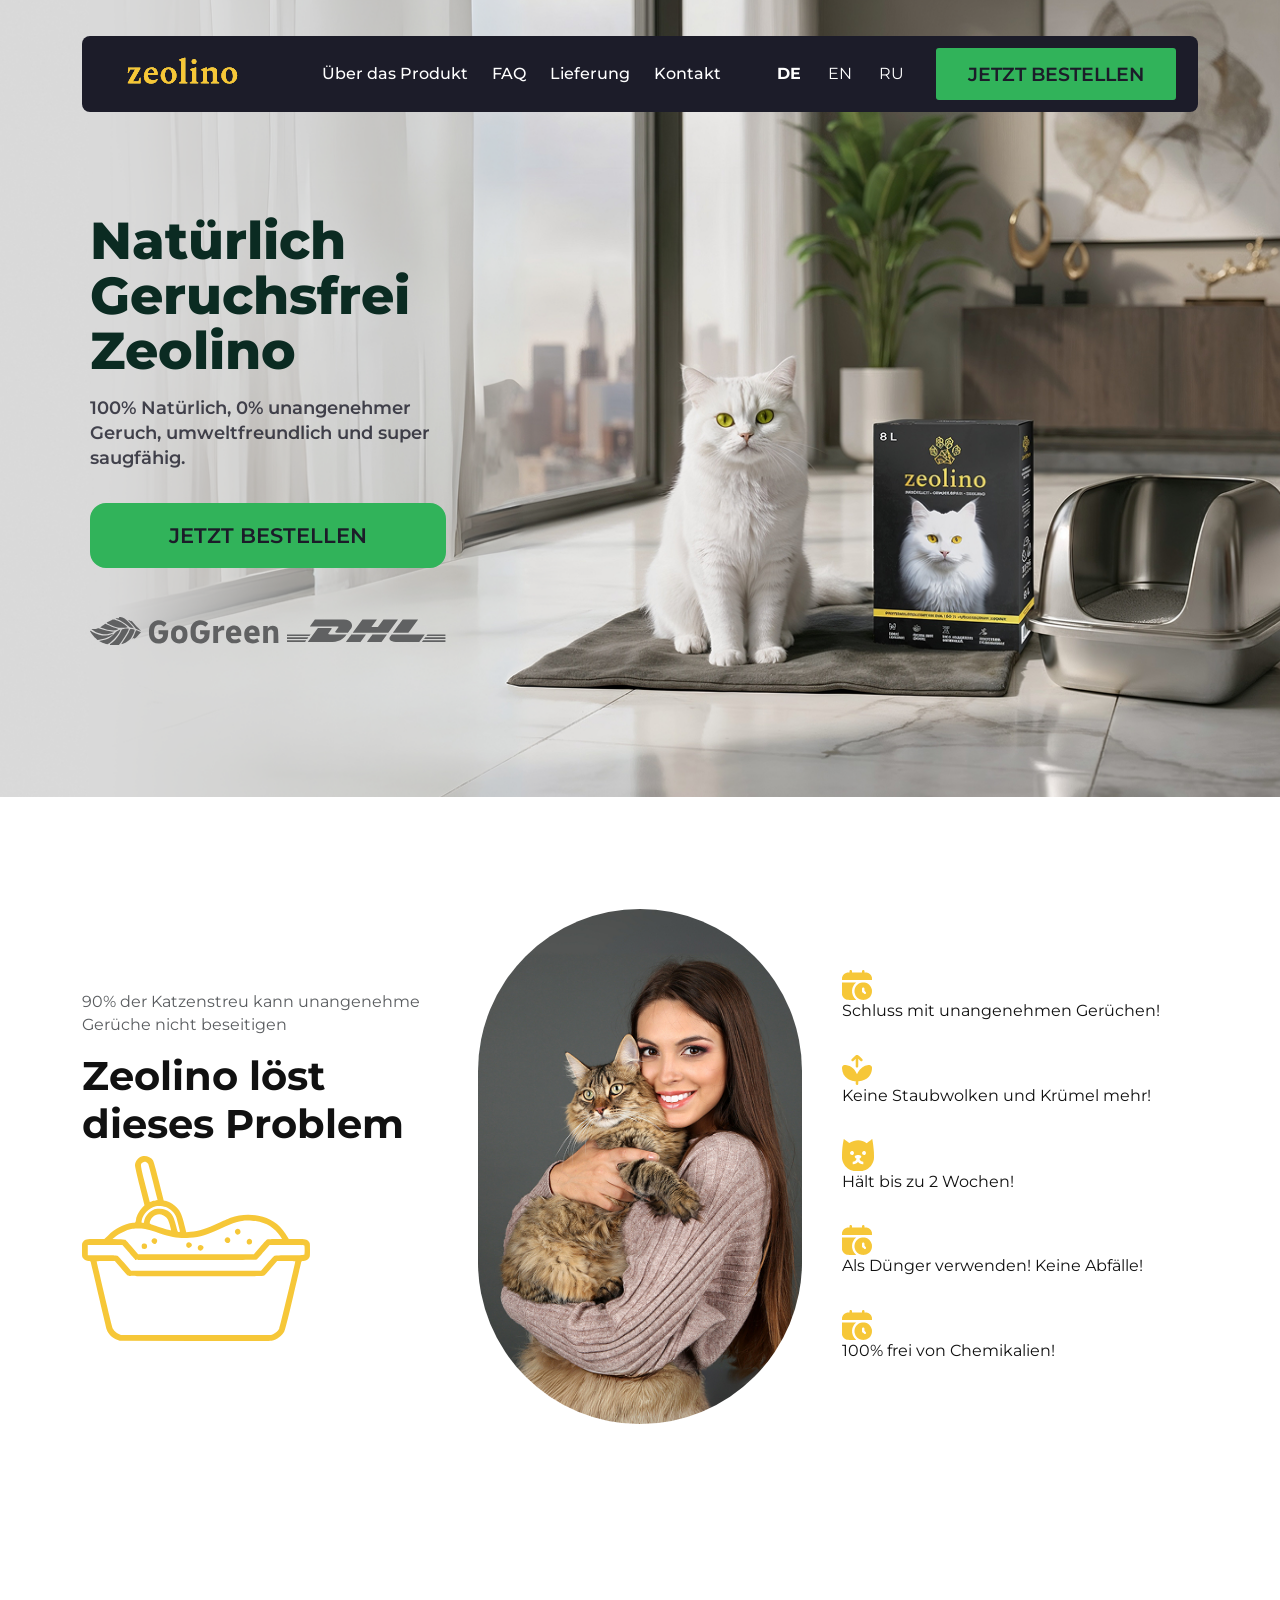
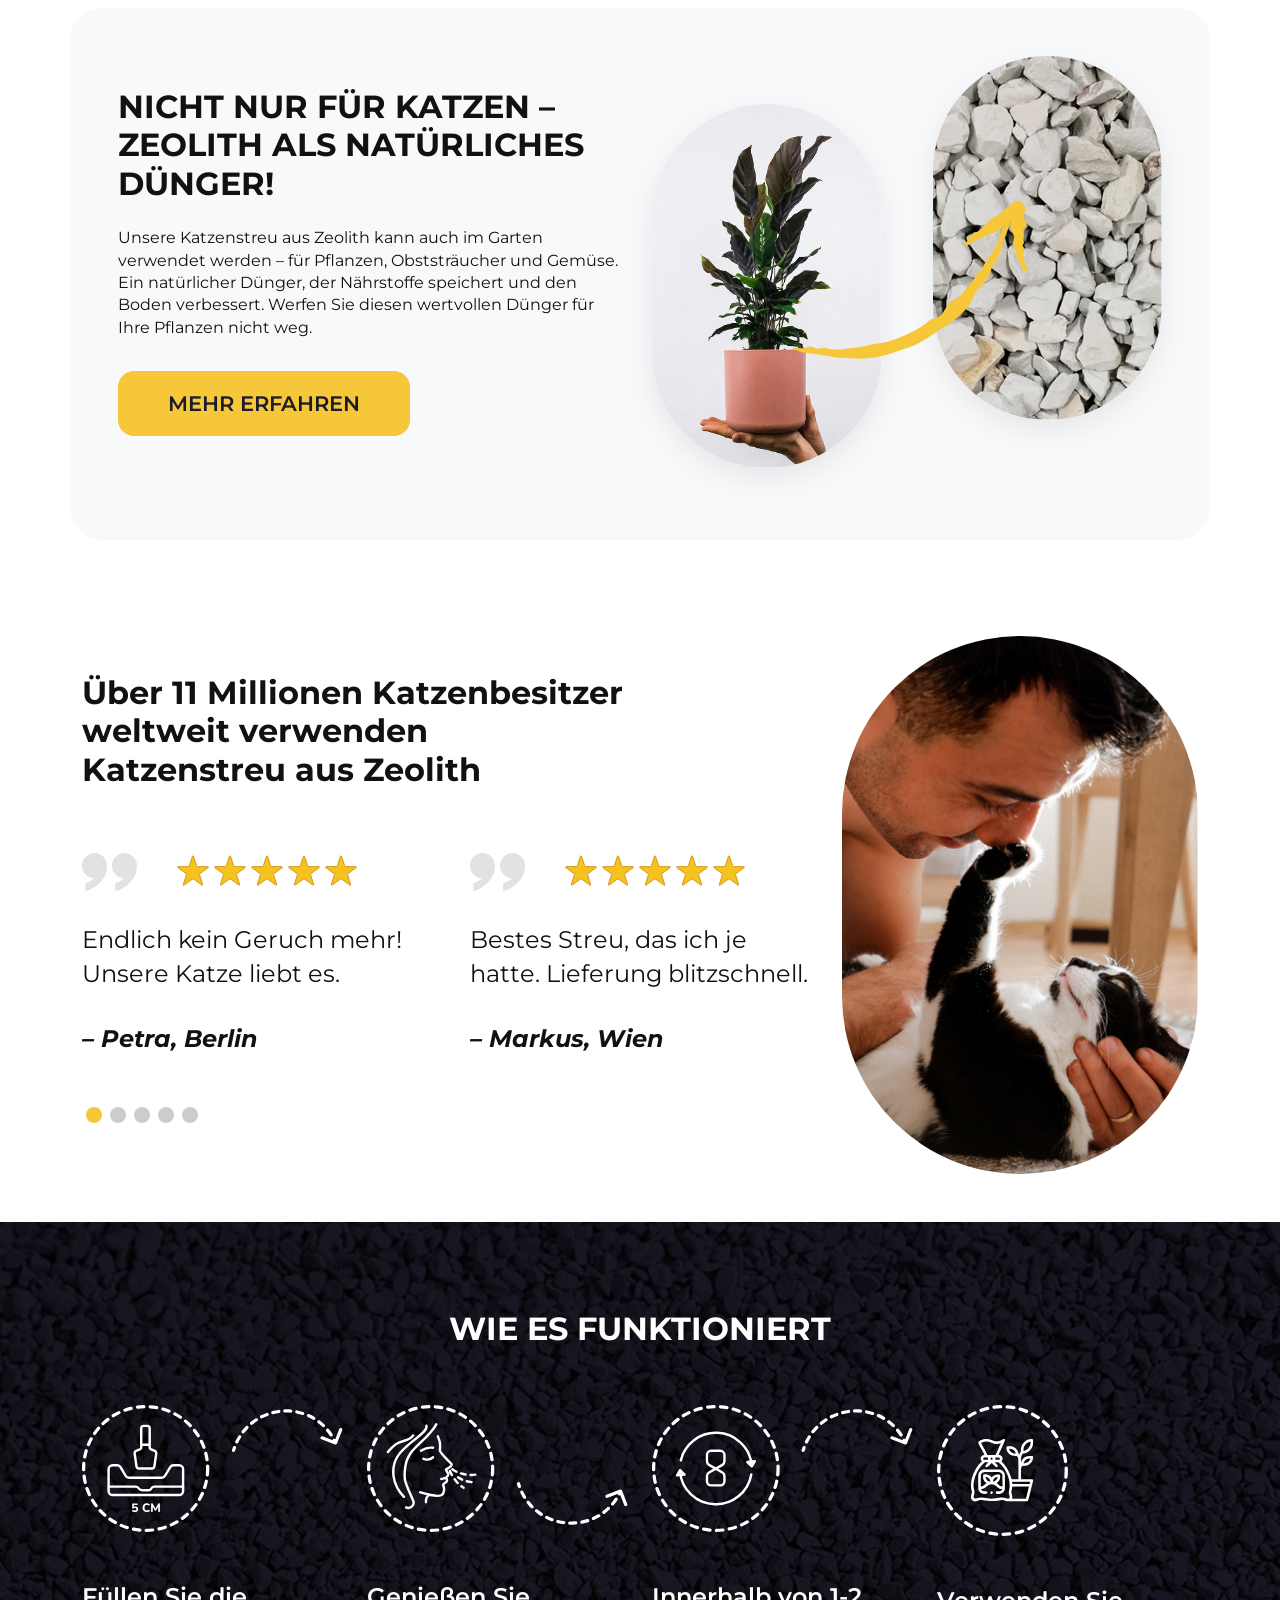
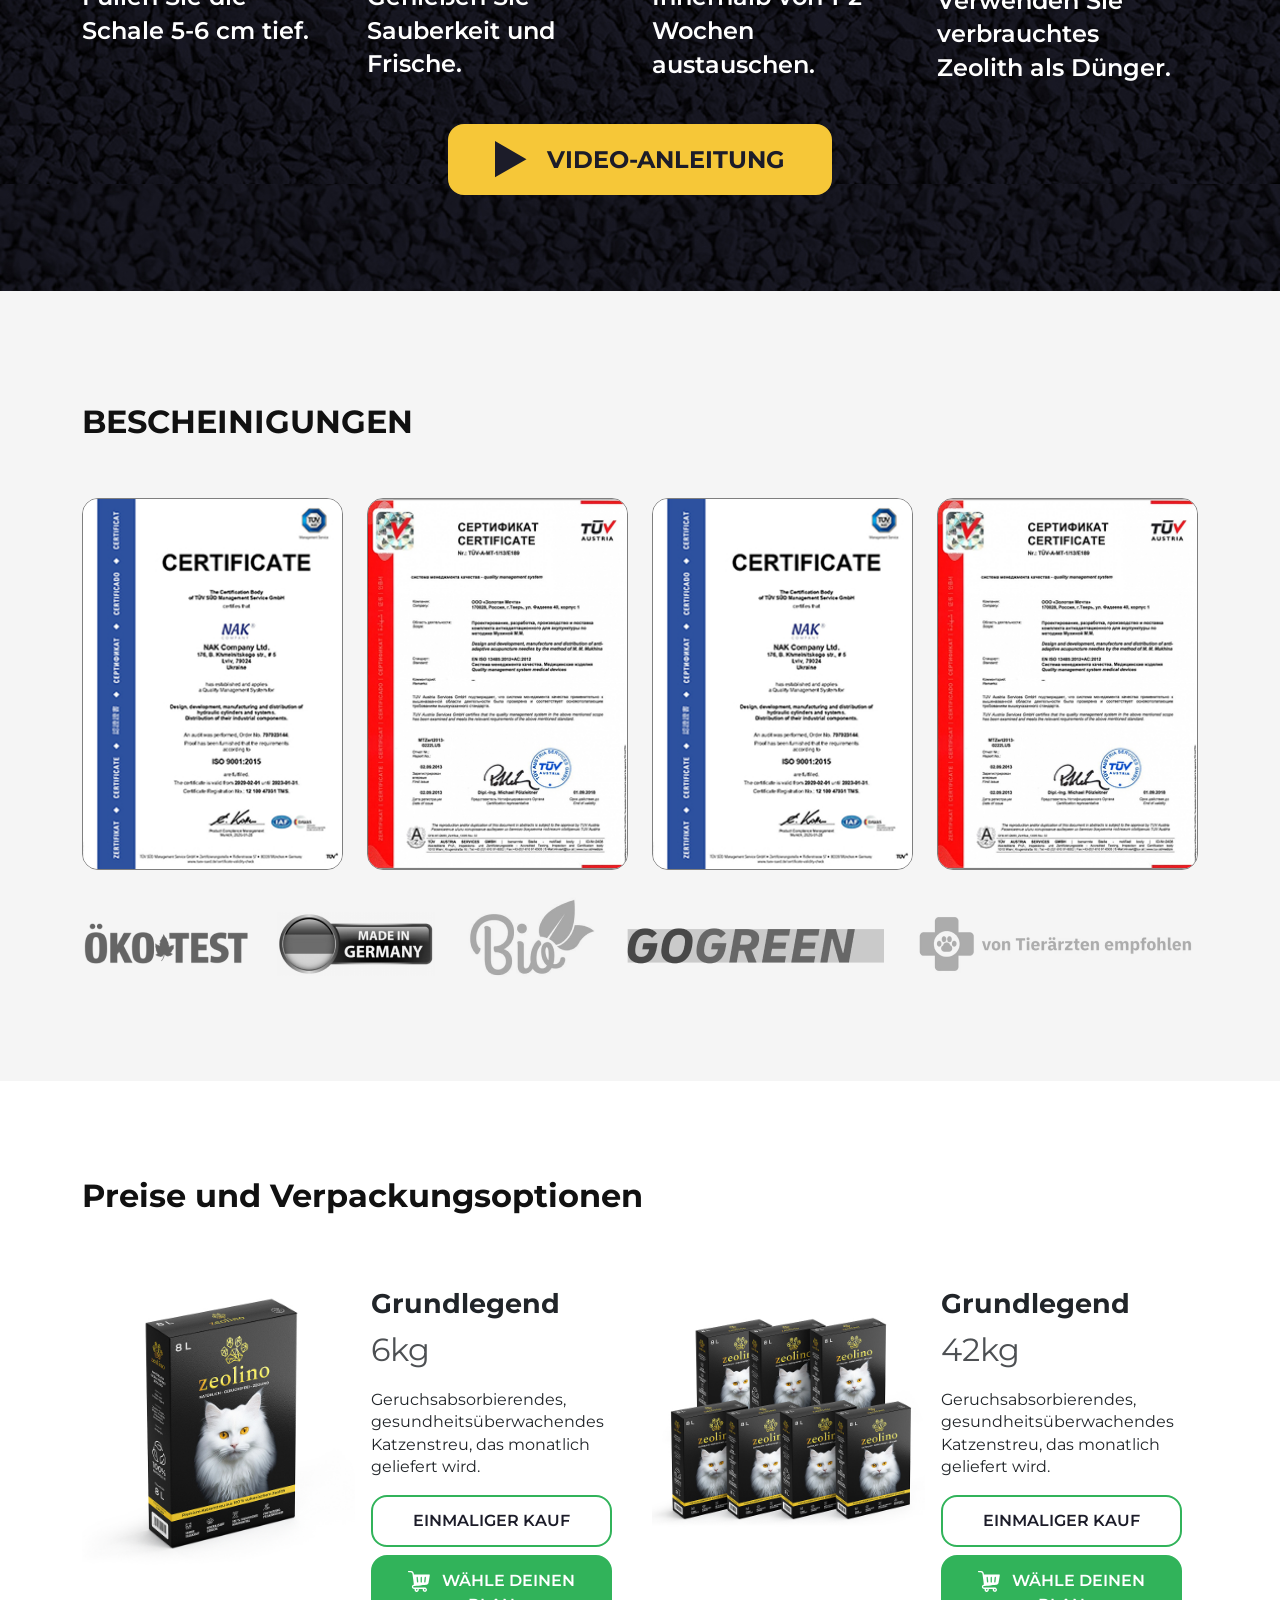
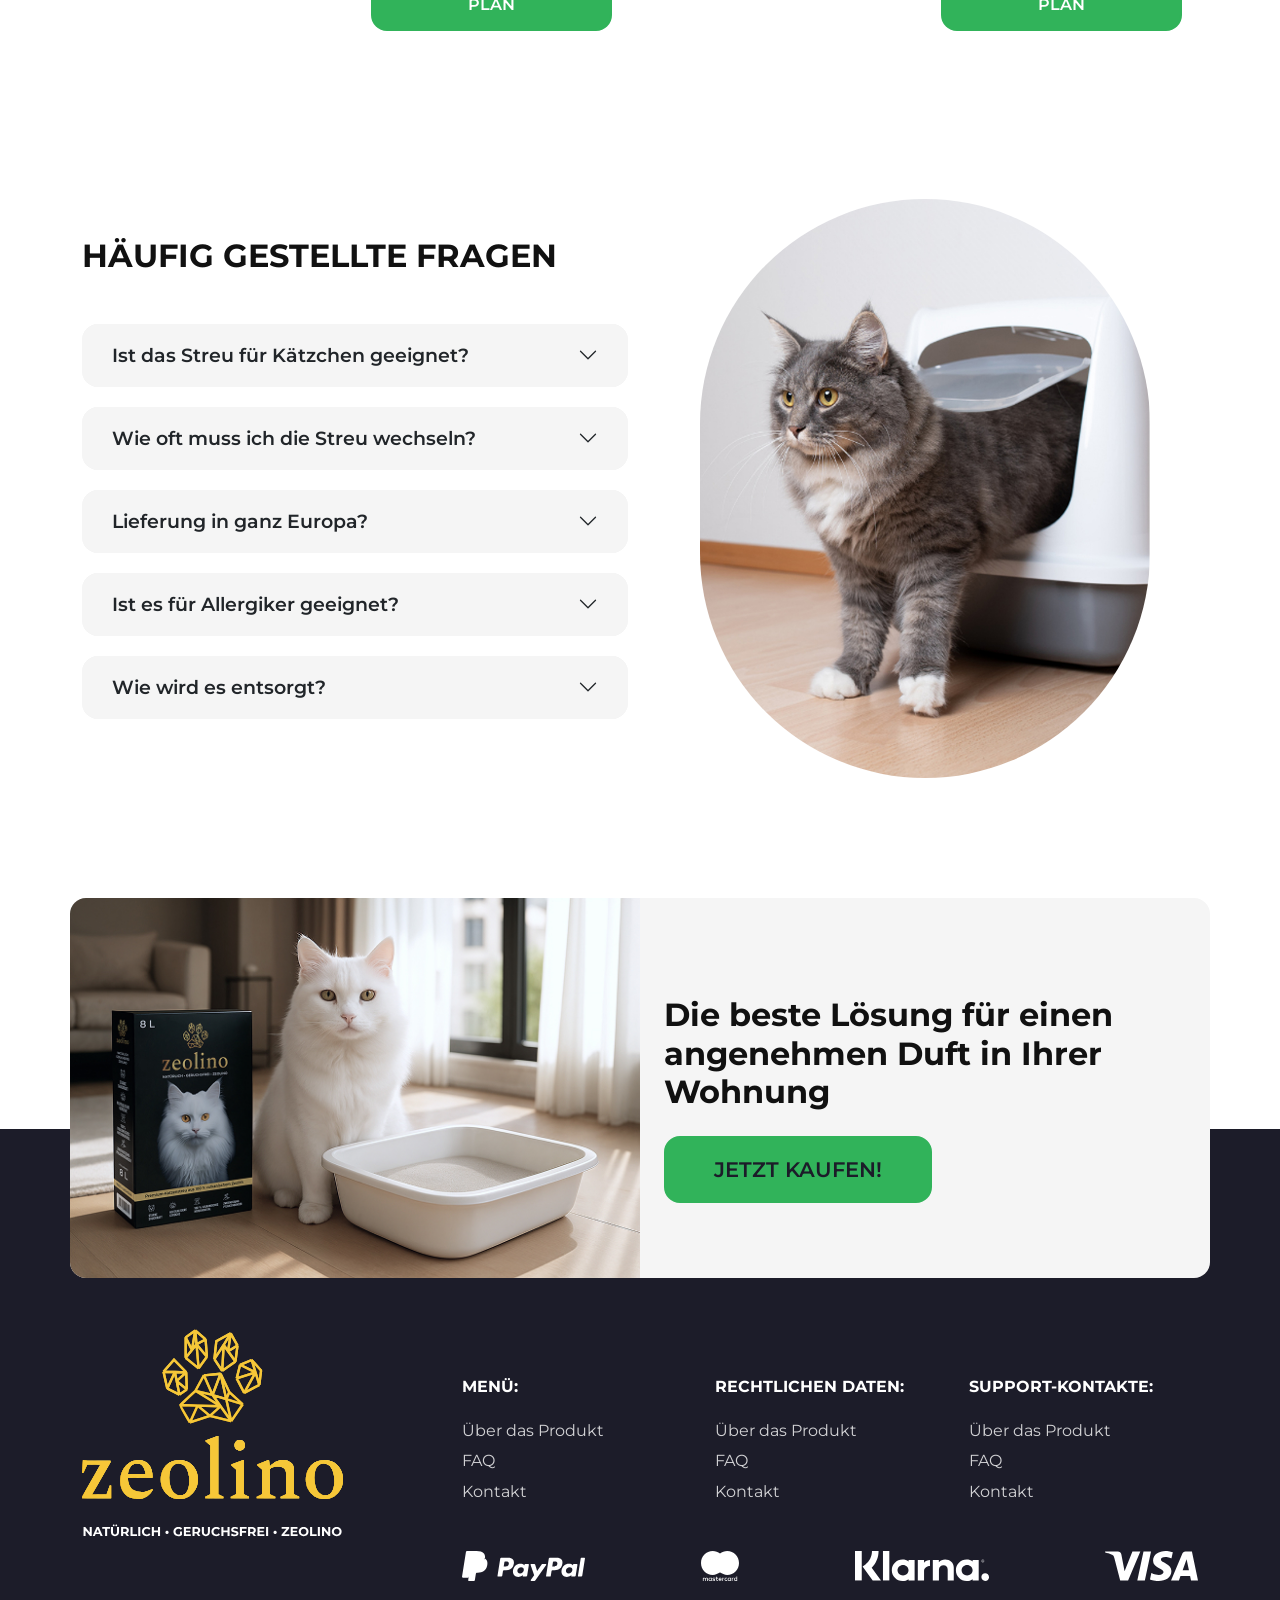
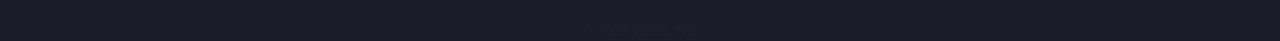
==== index.html @ 30a0a5cd "11" ====
<!doctype html>
<html lang="de">

</html>

<head>
    <meta charset="utf-8">
    <meta name="viewport" content="width=device-width,initial-scale=1">
    <title>ZEOLINO — 90% der Katzenstreu kann unangenehme Gerüche nicht beseitigen</title>

    <link rel="icon" type="image/png" href="assets/img/favicon-96x96.png" sizes="96x96" />
    <link rel="icon" type="image/svg+xml" href="assets/img/favicon.svg" />
    <link rel="shortcut icon" href="assets/img/favicon.ico" />
    <link rel="apple-touch-icon" sizes="180x180" href="assets/img/apple-touch-icon.png" />
    <link rel="manifest" href="/site.webmanifest" />

    <!-- Bootstrap (local copy from project) -->
    <link rel="stylesheet" href="assets/css/bootstrap.min.css">
    <!-- Google Font Montserrat -->
    <link href="https://fonts.googleapis.com/css2?family=Montserrat:wght@300;400;600;700;800&display=swap"
        rel="stylesheet">

    <!-- Custom styles for ZEOLINO -->
    <link rel="stylesheet" href="assets/css/swiper-bundle.min.css">
    <link rel="stylesheet" href="assets/css/zeolino.css">
</head>

<body>





    <!-- Hero -->
    <section class="hero">

        <!-- Header -->
        <header class="site-header py-3">
            <div class="container">
                <div class="d-flex align-items-center justify-content-between navbar_top_container">
                    <a class="brand d-flex align-items-center text-decoration-none" href="#">
                        <img src="assets/img/logo.svg" alt="ZEOLINO logo" class="logo me-3" width="161" height="38">

                    </a>

                    <nav class="main-nav d-none d-lg-flex align-items-center gap-4">
                        <a href="#Produkt" class="nav-link">Über das Produkt</a>
                        <a href="#FAQ" class="nav-link">FAQ</a>
                        <a href="#Lieferung" class="nav-link">Lieferung</a>
                        <a href="#Kontakt" class="nav-link">Kontakt</a>
                    </nav>



                    <div class="d-flex align-items-center gap-3">
                        <div class="btn-group" role="group" aria-label="Basic example">
                            <button type="button" class="btn btn-primary btn-lang fw-bold">DE</button>
                            <button type="button" class="btn btn-primary btn-lang">EN</button>
                            <button type="button" class="btn btn-primary btn-lang">RU</button>
                        </div>

                        <a href="#get" class="btn-cta btn-cta-top">jetzt bestellen</a>
                        <button class="btn btn-link d-lg-none hamburger" aria-label="Open menu">☰</button>
                    </div>
                </div>
            </div>
        </header>



        <div class="container">
            <div class="row align-items-center">
                <div class="col-lg-4 m-2">
                    <h1 class="hero-title pt-5">Natürlich Geruchsfrei Zeolino</h1>
                    <p class="hero-sub py-2">100% Natürlich, 0% unangenehmer Geruch, umweltfreundlich
                        und super saugfähig.</p>
                    <div class="hero-ctas mt-4 d-grid text-center">
                        <a href="#" class="btn-cta">Jetzt bestellen</a>
                    </div>
                    <div class="d-flex my-4 justify-content-between pt-4">
                        <img src="./assets/img/adw_logo_01.svg" class="img-fluid" alt="">
                        <img src="./assets/img/adw_logo_02.svg" class="img-fluid" alt="">
                    </div>


                </div>
            </div>
        </div>
    </section>

    <!-- Features -->
    <section id="features" class="features py-5 my-5">
        <div class="container">
            <div class="row mb-4">
                <div class="col-lg-4 d-flex flex-column justify-content-center align-items-start">
                    <p class="text-muted">90% der Katzenstreu kann unangenehme Gerüche nicht beseitigen</p>
                    <h2 class="fw-bold fs-1">Zeolino löst dieses Problem</h2>
                    <img src="./assets/img/about_img_box.svg" alt="">
                </div>

                <div class="col-md-4">
                    <img src="./assets/img/about_bg.jpg" class="about_img p-3" alt="">
                </div>
                <div class="col-md-4 d-flex flex-column justify-content-center">
                    <div class="d-flex flex-column align-items-start my-3">
                        <img src="./assets/img/about_icon_01.svg" alt="">
                        Schluss mit unangenehmen Gerüchen!
                    </div>
                    <div class="d-flex flex-column align-items-start my-3">
                        <img src="./assets/img/about_icon_02.svg" alt="">
                        Keine Staubwolken und Krümel mehr!
                    </div>
                    <div class="d-flex flex-column align-items-start my-3">
                        <img src="./assets/img/about_icon_03.svg" alt="">
                        Hält bis zu 2 Wochen!
                    </div>
                    <div class="d-flex flex-column align-items-start my-3">
                        <img src="./assets/img/about_icon_01.svg" alt="">
                        Als Dünger verwenden! Keine Abfälle!
                    </div>
                    <div class="d-flex flex-column align-items-start my-3">
                        <img src="./assets/img/about_icon_01.svg" alt="">
                        100% frei von Chemikalien!
                    </div>
                </div>

            </div>
        </div>
    </section>

    <!-- Features -->
    <section id="adwantages" class="py-5 my-5">
        <div class="container bg-light p-5 rounded-5">
            <div class="row mb-4">
                <div class="col-md-6 d-flex flex-column justify-content-center align-items-start text-start pr-5">
                    <h2 class="text-uppercase fw-bold">Nicht nur für Katzen – Zeolith als natürliches Dünger!</h2>
                    <p class="py-3">Unsere Katzenstreu aus Zeolith kann auch im Garten verwendet werden – für Pflanzen,
                        Obststräucher
                        und Gemüse. Ein natürlicher Dünger, der Nährstoffe speichert und den Boden verbessert. Werfen
                        Sie
                        diesen wertvollen Dünger für Ihre Pflanzen nicht weg.
                    </p>
                    <a href="#" class="btn-cta btn-gold">Mehr erfahren</a>
                </div>
                <div class="col-md-6 adw_img_block">
                    <img src="./assets/img/adw_01.jpg" class="adw_img mt-5"
                        alt="Small potted plant with delicate green leaves emerging from rich soil, sitting on a minimalist white surface, suggesting growth and natural beauty">
                    <img src="./assets/img/adw_02.jpg" class="adw_img mb-5"
                        alt="A vibrant green plant with large leaves, thriving in a modern, minimalist setting. The plant is placed in a stylish pot, showcasing its lush foliage against a clean, white background, conveying a sense of freshness and vitality.">
                    <img src="./assets/img/adw_arrow.svg" class="adw_img_arrow"
                        alt="Green directional arrow pointing right, positioned between two plant photos to indicate sequence or progression. Simple minimalist design on white background suggests natural flow and connectivity">

                </div>
            </div>
        </div>
    </section>


    <section id="testimonials" class="testimonials pb-5">
        <div class="container">
            <div class="row d-flex align-items-center">
                <div class="col-lg-8">
                    <h2 class="fw-bold mb-5">Über 11 Millionen Katzenbesitzer<br /> weltweit verwenden<br /> Katzenstreu
                        aus
                        Zeolith
                    </h2>

                    <!-- Swiper -->
                    <div class="swiper mySwiper pt-3">
                        <div class="swiper-wrapper">
                            <div class="swiper-slide">
                                <div class="d-flex justify-content-between mb-3">
                                    <img src="./assets/img/quotes.svg" class=""
                                        alt="Stylized gray double quotation marks indicating a testimonial; two rounded opening-quote shapes side by side, used to emphasize a customer quote in a clean minimal layout; no readable text in the graphic; neutral supportive tone conveying endorsement">
                                </div>
                                <p class="my-3">Endlich kein Geruch mehr! Unsere Katze liebt es.</p>
                                <p class="fw-bold pt-3"><i>– Petra, Berlin</i></p>
                            </div>
                            <div class="swiper-slide">
                                <div class="d-flex justify-content-between mb-3">
                                    <img src="./assets/img/quotes.svg" class=""
                                        alt="Stylized gray double quotation marks indicating a testimonial; two rounded opening-quote shapes side by side, used to emphasize a customer quote in a clean minimal layout; no readable text in the graphic; neutral supportive tone conveying endorsement">
                                </div>
                                <p class="my-3">Bestes Streu, das ich je hatte. Lieferung blitzschnell.</p>
                                <p class="fw-bold pt-3"><i>– Markus, Wien</i></p>
                            </div>

                            <div class="swiper-slide">
                                <div class="d-flex justify-content-between mb-3">
                                    <img src="./assets/img/quotes.svg" class=""
                                        alt="Stylized gray double quotation marks indicating a testimonial; two rounded opening-quote shapes side by side, used to emphasize a customer quote in a clean minimal layout; no readable text in the graphic; neutral supportive tone conveying endorsement">
                                </div>
                                <p class="my-3">Endlich kein Geruch mehr! Unsere Katze liebt es.</p>
                                <p class="fw-bold pt-3"><i>– Petra, Berlin</i></p>
                            </div>

                            <div class="swiper-slide">
                                <div class="d-flex justify-content-between mb-3">
                                    <img src="./assets/img/quotes.svg" class=""
                                        alt="Stylized gray double quotation marks indicating a testimonial; two rounded opening-quote shapes side by side, used to emphasize a customer quote in a clean minimal layout; no readable text in the graphic; neutral supportive tone conveying endorsement">
                                </div>
                                <p class="my-3">Endlich kein Geruch mehr! Unsere Katze liebt es.</p>
                                <p class="fw-bold pt-3"><i>– Petra, Berlin</i></p>
                            </div>

                            <div class="swiper-slide">
                                <div class="d-flex justify-content-between mb-3">
                                    <img src="./assets/img/quotes.svg" class=""
                                        alt="Stylized gray double quotation marks indicating a testimonial; two rounded opening-quote shapes side by side, used to emphasize a customer quote in a clean minimal layout; no readable text in the graphic; neutral supportive tone conveying endorsement">
                                </div>
                                <p class="my-3">Endlich kein Geruch mehr! Unsere Katze liebt es.</p>
                                <p class="fw-bold pt-3"><i>– Petra, Berlin</i></p>
                            </div>

                            <div class="swiper-slide">
                                <div class="d-flex justify-content-between mb-3">
                                    <img src="./assets/img/quotes.svg" class=""
                                        alt="Stylized gray double quotation marks indicating a testimonial; two rounded opening-quote shapes side by side, used to emphasize a customer quote in a clean minimal layout; no readable text in the graphic; neutral supportive tone conveying endorsement">
                                </div>
                                <p class="my-3">Endlich kein Geruch mehr! Unsere Katze liebt es.</p>
                                <p class="fw-bold pt-3"><i>– Petra, Berlin</i></p>
                            </div>
                        </div>
                        <div class="swiper-pagination"></div>
                    </div>



                </div>
                <div class="col-lg-4">
                    <img src="./assets/img/testimonials_img.jpg" class="testimonial-img"
                        alt="A man and a black-and-white cat touch noses as the man gently cradles the cat and the cat raises a paw to his face, indoor living space with a soft rug and wooden chair legs visible in warm natural light, no visible text, warm affectionate and tender mood">
                </div>
            </div>
        </div>
    </section>

    <section class="bg-dark why_block">
        <div class="container py-5">
            <div class="row">
                <div class="col-md-12 text-center mb-4 py-4 text-white">
                    <h2 class="text-uppercase fw-bold pt-3">Wie es funktioniert</h2>
                </div>

                <div class="col-md-3">
                    <div class="why_icon_frame">
                        <img src="./assets/img/icons/why_icon_03.svg" class="img-fluid" alt="">
                    </div>
                    <p class="why_text text-white mt-5">Füllen Sie die<br /> Schale 5-6 cm tief.</p>
                </div>


                <div class="col-md-3">
                    <div class="why_icon_frame">
                        <img src="./assets/img/icons/why_icon_05.svg" class="img-fluid" alt="">
                    </div>
                    <p class="why_text text-white mt-5">Genießen Sie Sauberkeit und Frische.</p>
                </div>


                <div class="col-md-3">
                    <div class="why_icon_frame">
                        <img src="./assets/img/icons/why_icon_04.svg" class="img-fluid" alt="">
                    </div>
                    <p class="why_text text-white mt-5">Innerhalb von 1-2 Wochen austauschen.</p>
                </div>


                <div class="col-md-3">
                    <div class="why_icon_frame">
                        <img src="./assets/img/icons/why_icon_01.svg" class="img-fluid" alt="">
                    </div>
                    <p class="why_text text-white mt-5">Verwenden Sie verbrauchtes Zeolith als Dünger.</p>
                </div>



                <div class="col-md-12 text-center mb-4 py-4 d-flex justify-content-center align-items-center gap-3">
                    <a href="#" class=" btn-gold btn-video"> <img src="./assets/img/icons/play_icon.svg"
                            class="img-fluid" alt="play video icon">Video-Anleitung</a>
                </div>
            </div>
        </div>


    </section>


    <section class="bg-certificates py-3">
        <div class="container py-5 ">
            <div class="row">
                <div class="col-md-12 ">
                    <h2 class="text-uppercase fw-bold pt-5 pb-5">Bescheinigungen</h2>
                </div>
                <div class="col-md-3">
                    <img src="./assets/img/Certitficate_01.jpg" class="certificate-img" alt="">
                </div>
                <div class="col-md-3">
                    <img src="./assets/img/Certitficate_02.jpg" class="certificate-img" alt="">
                </div>
                <div class="col-md-3">
                    <img src="./assets/img/Certitficate_01.jpg" class="certificate-img" alt="">
                </div>
                <div class="col-md-3">
                    <img src="./assets/img/Certitficate_02.jpg" class="certificate-img" alt="">
                </div>
            </div>


            <div class="d-flex justify-content-between py-4 align-items-center">
                <img src="./assets/img/certif_logos_02.png" alt="logo OKOtest">
                <img src="./assets/img/certif_logos_03.png" alt="logo Made in Germany">
                <img src="./assets/img/certif_logos_01.png" alt="Logo bio">
                <img src="./assets/img/certif_logos_04.png" alt="logo Gogreen">
                <img src="./assets/img/certif_logos_05.png"
                    alt="logo von Tierärzten empfohlen - Professional veterinarian recommended certification symbol">
            </div>
        </div>
    </section>











    <!-- Products -->
    <section id="products" class="products pt-5 bg-white">
        <div class="container py-5">
            <div class="row mb-4">
                <div class="col-lg-12 mb-5">
                    <h2 class="fw-bold">Preise und Verpackungsoptionen</h2>
                </div>

                <div class="col-md-6">
                    <div class="card mb-3 card_product">
                        <div class="row g-0">
                            <div class="col-md-6">
                                <img src="./assets/img/product_01.jpg" class="img-fluid rounded-start"
                                    alt="A bag of ZEOLINO cat litter displayed on a clean, bright kitchen countertop, emphasizing its eco-friendly packaging and natural ingredients. The product is designed to absorb odors effectively, promoting a fresh and healthy environment for pets and their owners.">
                            </div>
                            <div class="col-md-6 d-flex align-items-center">
                                <div class="card-body">
                                    <h5 class="card_product_title">Grundlegend</h5>
                                    <p class="card_product_size">6kg</p>
                                    <p class="card_product_text">Geruchsabsorbierendes, gesundheitsüberwachendes
                                        Katzenstreu,
                                        das monatlich geliefert wird.</p>

                                    <div class="d-grid gap-2">
                                        <button class="btn btn-bordered" type="button">Einmaliger Kauf</button>
                                        <button class="btn btn-sell" type="button"><img
                                                src="./assets/img/icons/cart_icon.svg" class="img-fluid"
                                                alt="icon cart"> Wähle deinen
                                            Plan</button>
                                    </div>


                                    </p>
                                </div>
                            </div>
                        </div>
                    </div>
                </div>

                <div class="col-md-6">
                    <div class="card mb-3 card_product">
                        <div class="row g-0">
                            <div class="col-md-6">
                                <img src="./assets/img/product_02.jpg" class="img-fluid rounded-start"
                                    alt="A bag of ZEOLINO cat litter prominently displayed on a clean, bright kitchen countertop. The eco-friendly packaging highlights the natural ingredients of the product, which is designed to effectively absorb odors, creating a fresh and healthy environment for pets and their owners. The setting conveys a sense of cleanliness and care for the home.">
                            </div>
                            <div class="col-md-6 d-flex align-items-center">
                                <div class="card-body">
                                    <h5 class="card_product_title">Grundlegend</h5>
                                    <p class="card_product_size">42kg</p>
                                    <p class="card_product_text">Geruchsabsorbierendes, gesundheitsüberwachendes
                                        Katzenstreu,
                                        das monatlich geliefert wird.</p>

                                    <div class="d-grid gap-2">
                                        <button class="btn btn-bordered" type="button">Einmaliger Kauf</button>
                                        <button class="btn btn-sell" type="button"><img
                                                src="./assets/img/icons/cart_icon.svg" class="img-fluid"
                                                alt="icon cart"> Wähle deinen
                                            Plan</button>
                                    </div>


                                    </p>
                                </div>
                            </div>
                        </div>
                    </div>
                </div>

            </div>
        </div>
    </section>

    <section class="pb-5">
        <div class="container">
            <div class="row">
                <div class="col-md-6 d-flex flex-column justify-content-center ">
                    <h2 class="text-uppercase fw-bold mb-5">Häufig gestellte Fragen</h2>
                    <div class="accordion" id="accordionFlushExample">
                        <div class="accordion-item">
                            <h2 class="accordion-header">
                                <button class="accordion-button collapsed" type="button" data-bs-toggle="collapse"
                                    data-bs-target="#flush-collapseOne" aria-expanded="false"
                                    aria-controls="flush-collapseOne">
                                    Ist das Streu für Kätzchen geeignet?
                                </button>
                            </h2>
                            <div id="flush-collapseOne" class="accordion-collapse collapse"
                                data-bs-parent="#accordionFlushExample">
                                <div class="accordion-body">Ja, unsere Katzenstreu ist auch für Kätzchen geeignet. Sie
                                    ist zu 100% natürlich,
                                    staubfrei und ungiftig, was sie besonders sicher für junge Katzen macht.</div>
                            </div>
                        </div>
                        <div class="accordion-item">
                            <h2 class="accordion-header">
                                <button class="accordion-button collapsed" type="button" data-bs-toggle="collapse"
                                    data-bs-target="#flush-collapseTwo" aria-expanded="false"
                                    aria-controls="flush-collapseTwo">
                                    Wie oft muss ich die Streu wechseln?
                                </button>
                            </h2>
                            <div id="flush-collapseTwo" class="accordion-collapse collapse"
                                data-bs-parent="#accordionFlushExample">
                                <div class="accordion-body">Die Streu sollte alle 1-2 Wochen komplett gewechselt werden,
                                    abhängig von der Anzahl
                                    Ihrer Katzen und der Nutzung. Tägliches Entfernen der festen Ausscheidungen
                                    verlängert die Haltbarkeit der Streu.</div>
                            </div>
                        </div>
                        <div class="accordion-item">
                            <h2 class="accordion-header">
                                <button class="accordion-button collapsed" type="button" data-bs-toggle="collapse"
                                    data-bs-target="#flush-collapseThree" aria-expanded="false"
                                    aria-controls="flush-collapseThree">
                                    Lieferung in ganz Europa?
                                </button>
                            </h2>
                            <div id="flush-collapseThree" class="accordion-collapse collapse"
                                data-bs-parent="#accordionFlushExample">
                                <div class="accordion-body">Ja, wir liefern in alle Länder Europas. Die Lieferzeiten und
                                    -kosten variieren je
                                    nach Zielland. Detaillierte Informationen finden Sie im Bestellprozess.</div>
                            </div>
                        </div>

                        <div class="accordion-item">
                            <h2 class="accordion-header">
                                <button class="accordion-button collapsed" type="button" data-bs-toggle="collapse"
                                    data-bs-target="#flush-collapse4" aria-expanded="false"
                                    aria-controls="flush-collapse4">
                                    Ist es für Allergiker geeignet?
                                </button>
                            </h2>
                            <div id="flush-collapse4" class="accordion-collapse collapse"
                                data-bs-parent="#accordionFlushExample">
                                <div class="accordion-body">Ja, unsere Streu ist besonders für Allergiker geeignet, da
                                    sie staubfrei ist und
                                    keine künstlichen Zusätze enthält. Das natürliche Zeolith-Material minimiert
                                    allergische Reaktionen.</div>
                            </div>
                        </div>

                        <div class="accordion-item">
                            <h2 class="accordion-header">
                                <button class="accordion-button collapsed" type="button" data-bs-toggle="collapse"
                                    data-bs-target="#flush-collapse5" aria-expanded="false"
                                    aria-controls="flush-collapse5">
                                    Wie wird es entsorgt?
                                </button>
                            </h2>
                            <div id="flush-collapse5" class="accordion-collapse collapse"
                                data-bs-parent="#accordionFlushExample">
                                <div class="accordion-body">Die gebrauchte Streu kann als natürlicher Dünger im Garten
                                    verwendet werden. Sie ist
                                    zu 100% biologisch abbaubar und eignet sich hervorragend für Pflanzen, Obststräucher
                                    und Gemüse. Alternativ kann sie über den normalen Hausmüll entsorgt werden..</div>
                            </div>
                        </div>

                    </div>


                </div>
                <div class="col-md-6">
                    <img src="./assets/img/cat_in_toilet.jpg" class="faq_img p-4 p-5"
                        alt="Gray long-haired tabby cat stepping out of a covered white litter box, front paws on a light wood floor, head turned to the left and looking alert; indoor room with a neutral wall and minimal furnishings; no visible text; calm, curious mood.">
                </div>
            </div>

        </div>
    </section>

    <!-- Contact / CTA strip -->
    <section class="cta-strip py-4 ">
        <div class="container z-5">
            <div class="row p-0 ">
                <div class="col-md-6 cta_block rounded-start-4 p-0">
                    <img src="./assets/img/cta_img.jpg" class="img-fluid rounded-start-4"
                        alt="White long-haired cat sitting upright next to a shallow beige litter tray and a standing product box labeled zeolino 8 L on a sunlit hardwood floor in a tidy living room with sheer curtains; cat appears calm and attentive">
                </div>
                <div
                    class="col-md-6 cta_block d-flex flex-column justify-content-center align-items-start p-4 rounded-end-4">

                    <h2 class="my-4 fw-bold">Die beste Lösung für einen angenehmen Duft in Ihrer Wohnung</h2>
                    <a href="#get" class="btn btn-cta">Jetzt kaufen!</a>
                </div>
            </div>
        </div>
    </section>




    <!-- Footer -->
    <footer class="site-footer z-0">
        <div class="container">
            <div class="row d-flex justify-content-between">
                <div class="col-md-3 mb-3">
                    <img src="./assets/img/logo_footer.svg" alt="Zeolino logo white version" class="mb-3 img-fluid">
                </div>


                <div class="col-md-8 offset-md-1 mb-3">
                    <div class="row">
                        <div class="col-md-4 mt-5">
                            <h6 class="fw-bold text-uppercase mb-4">Menü: </h6>
                            <div class="mt-2"><a href="" class="footer-link">Über das Produkt</a><br></div>
                            <div class="mt-2"><a href="" class="footer-link">FAQ</a><br></div>
                            <div class="mt-2"><a href="" class="footer-link">Kontakt</a><br></div>
                        </div>

                        <div class="col-md-4 mt-5">
                            <h6 class="fw-bold text-uppercase mb-4">rechtlichen Daten: </h6>
                            <div class="mt-2"><a href="" class="footer-link">Über das Produkt</a><br></div>
                            <div class="mt-2"><a href="" class="footer-link">FAQ</a><br></div>
                            <div class="mt-2"><a href="" class="footer-link">Kontakt</a><br></div>
                        </div>

                        <div class="col-md-4 mt-5">
                            <h6 class="fw-bold text-uppercase mb-4">Support-Kontakte: </h6>
                            <div class="mt-2"><a href="" class="footer-link">Über das Produkt</a><br></div>
                            <div class="mt-2"><a href="" class="footer-link">FAQ</a><br></div>
                            <div class="mt-2"><a href="" class="footer-link">Kontakt</a><br></div>
                        </div>

                        <div class="col-md-12 mt-5 d-flex justify-content-between">
                            <img src="./assets/img/payment_logo_04.svg" alt="">
                            <img src="./assets/img/payment_logo_03.svg" alt="">
                            <img src="./assets/img/payment_logo_02.svg" alt="">
                            <img src="./assets/img/payment_logo_01.svg" alt="">
                        </div>

                    </div>
                </div>



            </div>
            <div class="text-center small text-muted mt-4">© <span id="year"></span> ZEOLINO</div>
        </div>
    </footer>

    <script>
        // set year
        document.getElementById('year').textContent = new Date().getFullYear();
        // simple mobile menu toggle
        document.addEventListener('click', function (e) {
            if (e.target.closest('.hamburger')) {
                const nav = document.querySelector('.main-nav');
                if (nav) nav.classList.toggle('d-none');
            }
        });
    </script>


    <script src="assets/js/bootstrap.bundle.min.js"></script>
    <script src="assets/js/swiper-bundle.min.js"></script>


    <!-- Initialize Swiper -->
    <script>
        var swiper = new Swiper(".mySwiper", {
            slidesPerView: 2,
            spaceBetween: 40,
            pagination: {
                el: ".swiper-pagination",
                clickable: true,
            },
        });
    </script>
</body>

</html>
---- assets/css/zeolino.css ----
/* ZEOLINO custom styles — Montserrat is loaded in the page head */
:root {
  --brand: #1e6f5c;
  --accent: #31B35A;
  --muted: #6b7280;
  --bg: #ffffff;
  --text: #1C1C29;
  --gold: #F6C738;
  --hero-img: url('../img/hero-placeholder.jpg');
}

* {
  box-sizing: border-box
}

body {
  font-family: 'Montserrat', system-ui, -apple-system, Segoe UI, Roboto, 'Helvetica Neue', Arial;
  line-height: 1.4;
  color: #111;
  background: var(--bg)
}

.site-header {
  background: transparent
}

.navbar_top_container {
  background: #1C1C29;
  padding: 10px 20px;
  border-radius: 8px;
  color: #fff;
  margin-bottom: 30px;
}

.nav-link {
  color: #fff !important;
  font-weight: 500;
}

.brand-name {
  font-weight: 700;
  font-size: 1.125rem;
  color: var(--brand);
  letter-spacing: 0.04em
}

.main-nav .nav-link {
  color: #222;
  text-decoration: none;
  font-weight: 500
}

.main-nav .nav-link:hover {
  color: var(--brand)
}

.btn-cta {
  padding: 1rem 3rem;
  text-transform: uppercase;
  text-decoration: none;
  font-size: 1.3rem;
  border-radius: 16px;
  background-color: var(--accent);
  color: var(--text);
}

.btn-cta {
  transition: background-color 240ms cubic-bezier(.2, .9, .2, 1), color 240ms cubic-bezier(.2, .9, .2, 1), transform 180ms ease, box-shadow 240ms cubic-bezier(.2, .9, .2, 1);
  will-change: transform, background-color;
  font-weight: 600;
  border: 2px solid var(--accent);
}

.btn-cta-top {
  padding: 0.8rem 2rem;
  font-size: 1.2rem;
  border-radius: 5px;
  border: 2px solid var(--text);
}

.btn-lang {
  background: none;
  border-color: var(--text);
  border-radius: 0px;
  border: 2px solid var(--text);
}

.btn-lang:hover {
  background-color: var(--gold);
  color: var(--text);
  border: 2px solid var(--gold);
}


.btn-cta:hover {
  background-color: var(--text);
  color: #fff;
  border: 2px solid var(--accent);
}

/* Respect user preference for reduced motion */
@media (prefers-reduced-motion: reduce) {
  .btn-cta {
    transition: none;
    transform: none;
    box-shadow: none;
  }
}

.btn-gold {
  background-color: var(--gold);
  border: 2px solid var(--gold);
  color: var(--text);
}

.hero {
  padding: 80px 0;
  background-image: var(--hero-img);
  background-size: cover;
  background-position: center;
}


.hero-title {
  font-size: 2.5rem;
  line-height: 1.05;
  margin-bottom: .6rem;
  font-weight: 800;
  color: #0b2b22
}

.hero-sub {
  color: var(--text);
  font-size: 1.125rem;
  margin-bottom: 1rem;
  opacity: 0.8;
  font-weight: 600;
}

.hero-ctas .btn {
  min-width: 160px
}

.hero-features .feature {
  font-weight: 600;
  color: var(--muted);
  background: rgba(0, 0, 0, 0.03);
  padding: .45rem .75rem;
  border-radius: 8px
}

.hero-media {
  display: flex;
  justify-content: center
}

.hero-image {
  max-width: 520px;
  border-radius: 16px;
  box-shadow: 0 10px 30px rgba(17, 17, 17, 0.08)
}

.adw_img_block {
  display: flex;
  justify-content: space-between;
  align-items: center;
  position: relative;
}

.adw_img {
  width: 45%;
  border-radius: 356px;
  box-shadow: 0 10px 30px rgba(17, 17, 17, 0.08)
}

.adw_img_arrow {
  position: absolute;
  bottom: 30px;
  left: 50%;
  /* 2. Смещаем элемент обратно на половину его собственной ширины/высоты */
  transform: translate(-50%, -50%);
}


/* Responsive tweaks to approach pixel-perfect at common breakpoints */
@media(min-width:992px) {
  .hero {
    padding-top: 20px;
    padding-bottom: 120px
  }

  .hero-title {
    font-size: 3.25rem
  }
}

@media(max-width:991.98px) {
  .main-nav {
    display: none !important
  }

  .hero {
    padding: 60px 0
  }

  .hero-title {
    font-size: 1.75rem
  }

  .hero-image {
    max-width: 420px
  }
}


.about_img {
  width: 100%;
  border-radius: 250px;
}


/* small utilities */
.rounded-24 {
  border-radius: 24px
}

/* Features */
.features {
  background: transparent
}

.feature-card {
  background: #fff;
  border: 1px solid rgba(15, 23, 42, 0.04)
}

.feature-icon {
  font-size: 32px
}

/* Products */
.product-card img {
  height: 160px;
  object-fit: cover
}

.product-card h3 {
  margin-bottom: .25rem
}

/* Footer */
.site-footer {
  background: #1C1C29;
  color: #fff;
  padding-top: 200px;
}



@media(max-width:767.98px) {
  .feature-card {
    text-align: center
  }

  .product-card img {
    height: 140px
  }
}

/* Testimonials Section */
.testimonials {
  position: relative;
  overflow: hidden;
}

.testimonial-quote p {
  font-size: 1.5rem;
  line-height: 1.4;
  margin-bottom: 2rem;
  font-weight: 500;
}

.testimonial-img {
  width: 100%;
  border-radius: 306px;
}

.swiper {
  width: 100%;
  min-height: 300px;
}

.swiper-slide {
  font-size: 24px;
  display: flex;
  justify-content: center;
  align-items: flex-start;
  flex-direction: column;
  flex-wrap: nowrap;
}

.swiper-slide img {
  display: block;
  width: 100%;
  height: 100%;
  object-fit: cover;
}

.why_block {
  background: var(--text);
  background-image: url(../img/why_img.jpg);
  background-size: contain;
}

.why_text {
  font-size: 1.5rem;
  font-weight: 600;
  padding-right: 20px;
}

.btn-video {
  transition: background-color 240ms cubic-bezier(.2, .9, .2, 1), color 240ms cubic-bezier(.2, .9, .2, 1), transform 180ms ease, box-shadow 240ms cubic-bezier(.2, .9, .2, 1);
  will-change: transform, background-color;
  text-transform: uppercase;
  font-weight: 700;
  padding: 15px 45px;
  font-size: 1.5rem;
  border-radius: 16px;
  text-decoration: none;
  display: flex;
  align-items: center;
  justify-content: center;
  gap: 20px;
  max-width: max-content;
}

.btn-video:hover {
  background-color: var(--accent);
  color: #fff;
  border: 2px solid var(--accent);
}

.certificate-img {
  width: 100%;
  border-radius: 16px;
  border: 1px solid #7F7F7F;
}

.bg-certificates {
  background: #F5F5F5;
}

.card_product {
  border: none;
}

.card_product_title {
  font-weight: 700;
  font-size: 1.7rem;
}

.card-product-text {
  font-size: 1rem;
  color: var(--muted);
}

.card_product_size {
  font-size: 2rem;
  font-weight: 400;
  opacity: 0.8;
}

.btn-bordered {
  background: none;
  border: 2px solid var(--accent);
  color: var(--text);
  padding: 12px 10px;
  border-radius: 16px;
  font-weight: 600;
  text-decoration: none;
  text-transform: uppercase;
}

.btn-sell {
  background-color: var(--accent);
  border: 2px solid var(--accent);
  color: #fff;
  padding: 12px 10px;
  border-radius: 16px;
  font-weight: 600;
  text-decoration: none;
  text-transform: uppercase;
}

.btn-bordered:hover {
  background-color: var(--accent);
  color: #fff;
}

.btn-sell:hover {
  background-color: var(--gold);
  border: 2px solid var(--gold);
}

.faq_img {
  width: 100%;
  border-radius: 300px;
}

.cta-strip {
  margin-bottom: -173px;
}

.accordion-flush>.accordion-item {
  background: #F5F5F5;
}

.cta_block {
  background: #F5F5F5;
  z-index: 100;
}

.footer-link {
  color: #fff;
  text-decoration: none;
  opacity: 0.8;
}

.accordion-button {
  position: relative;
  display: flex;
  align-items: center;
  width: 100%;
  padding: 20px 30px;
  font-size: 1.2rem;
  font-weight: 600;
  color: var(--bs-accordion-btn-color);
  text-align: left;
  background-color: var(--bs-accordion-btn-bg);
  border: 0;
  border-radius: 16px;
  overflow-anchor: none;
  transition: var(--bs-accordion-transition);
}


.accordion-item:first-of-type>.accordion-header .accordion-button {
  border-top-left-radius: 16px;
  border-top-right-radius: 16px;
}

.accordion-item:first-of-type {
  border-top-left-radius: 16px;
  border-top-right-radius: 16px;
  border-bottom-left-radius: 16px;
  border-bottom-right-radius: 16px;
}

.accordion-button:focus {
  background-color: var(--text);
  color: #fff;
  border-radius: 16px;
}

.accordion-item:not(:first-of-type) {
  border-top: 0;
  margin: 20px 0px;
  border-radius: 16px;
}


.accordion {
  --bs-accordion-color: var(--text);
  --bs-accordion-bg: #F5F5F5;
  --bs-accordion-border-color: #fff;
  --bs-accordion-border-width: 0px;
  --bs-accordion-border-radius: 16px;
  --bs-accordion-inner-border-radius: 16px;
  --bs-accordion-btn-padding-x: 1.35rem;
  --bs-accordion-btn-padding-y: 1rem;
  --bs-accordion-btn-color: var(--bs-body-color);
  --bs-accordion-btn-bg: var(--bs-accordion-bg);

  --bs-accordion-btn-icon: url(data:image/svg+xml,%3csvg xmlns='http://www.w3.org/2000/svg' viewBox='0 0 16 16' fill='none' stroke='%23212529' stroke-linecap='round' stroke-linejoin='round'%3e%3cpath d='m2 5 6 6 6-6'/%3e%3c/svg%3e);

  --bs-accordion-btn-icon-width: 1.25rem;
  --bs-accordion-btn-icon-transform: rotate(-180deg);
  --bs-accordion-btn-icon-transition: transform 0.2s ease-in-out;


  --bs-accordion-btn-active-icon: url("data:image/svg+xml,%3Csvg xmlns='http://www.w3.org/2000/svg' viewBox='0 0 16 16' fill='none' stroke='%23fff' stroke-width='1' stroke-linecap='round'%3E%3Cline x1='8' y1='3' x2='8' y2='13'/%3E%3Cline x1='3' y1='8' x2='13' y2='8'/%3E%3C/svg%3E");

  --bs-accordion-body-padding-x: 2.25rem;
  --bs-accordion-body-padding-y: 1rem;
  --bs-accordion-active-color: #333;
  --bs-accordion-active-bg: var(--gold);
}
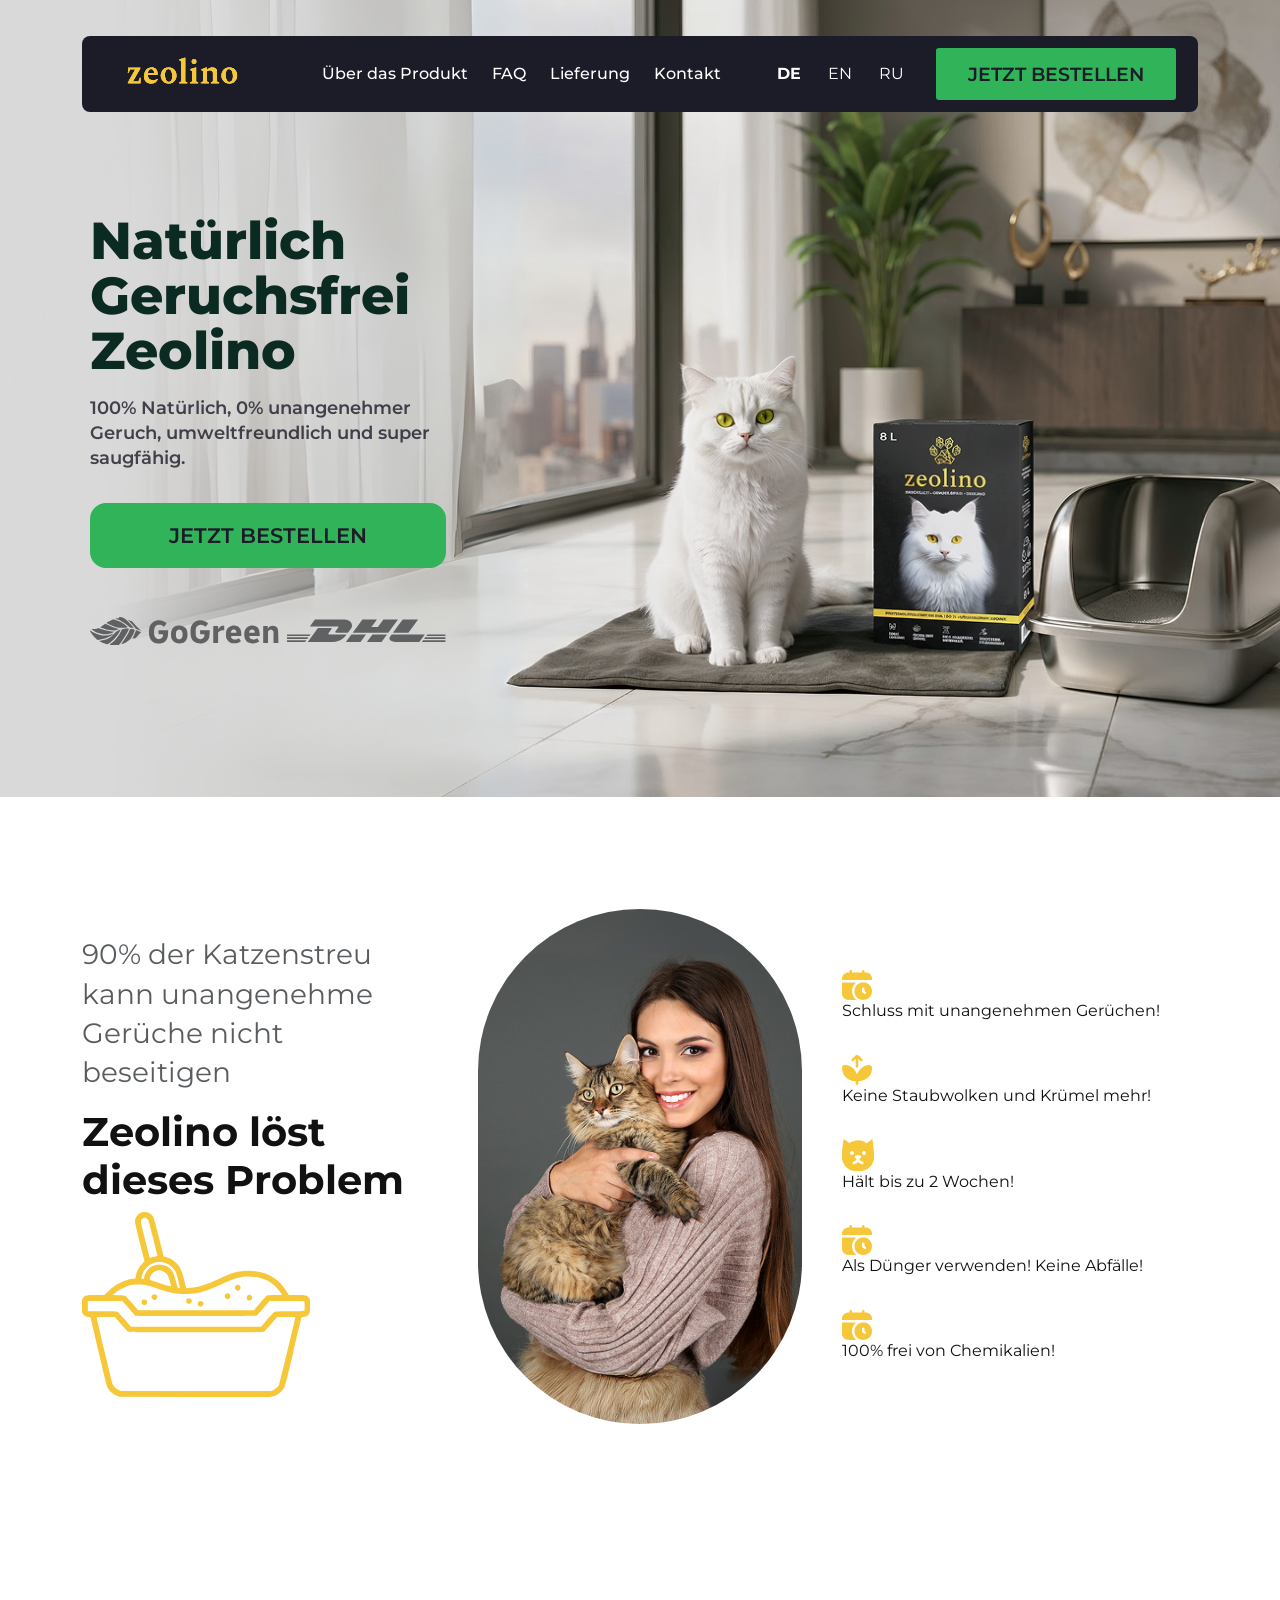
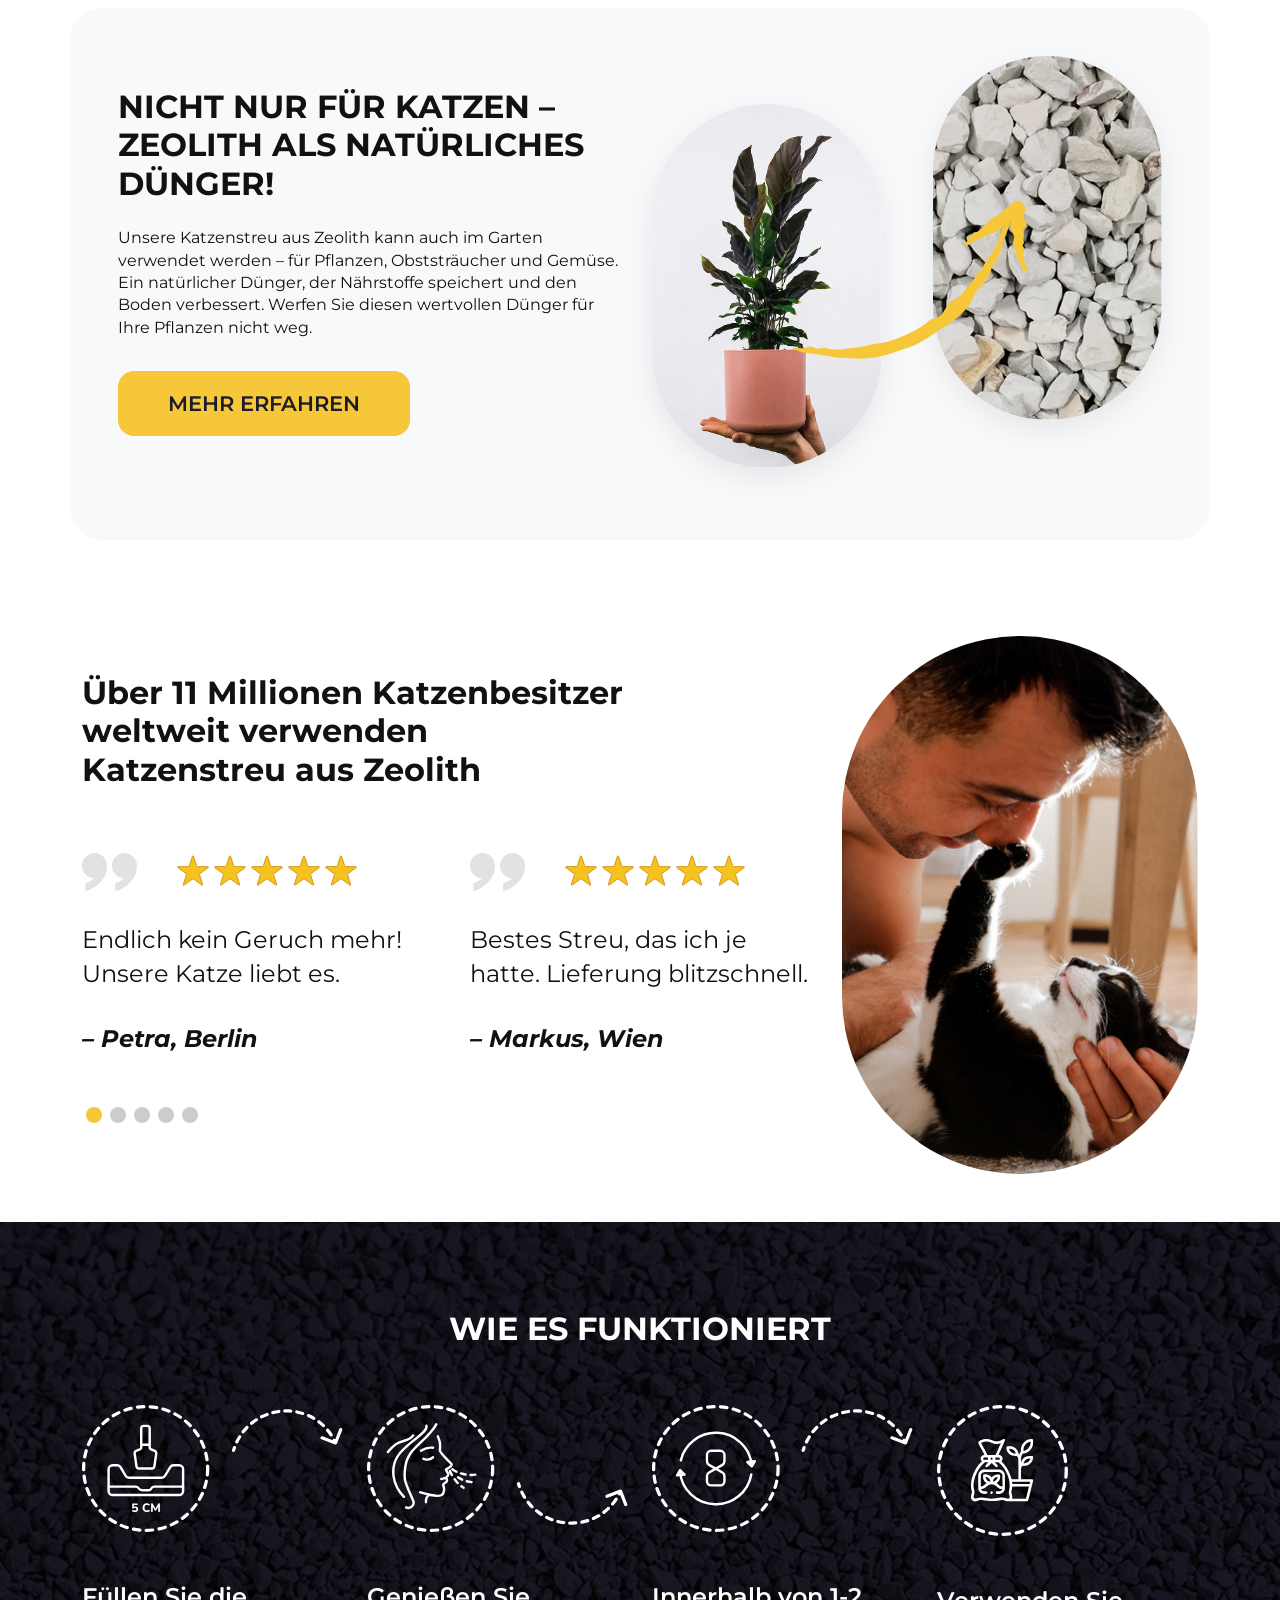
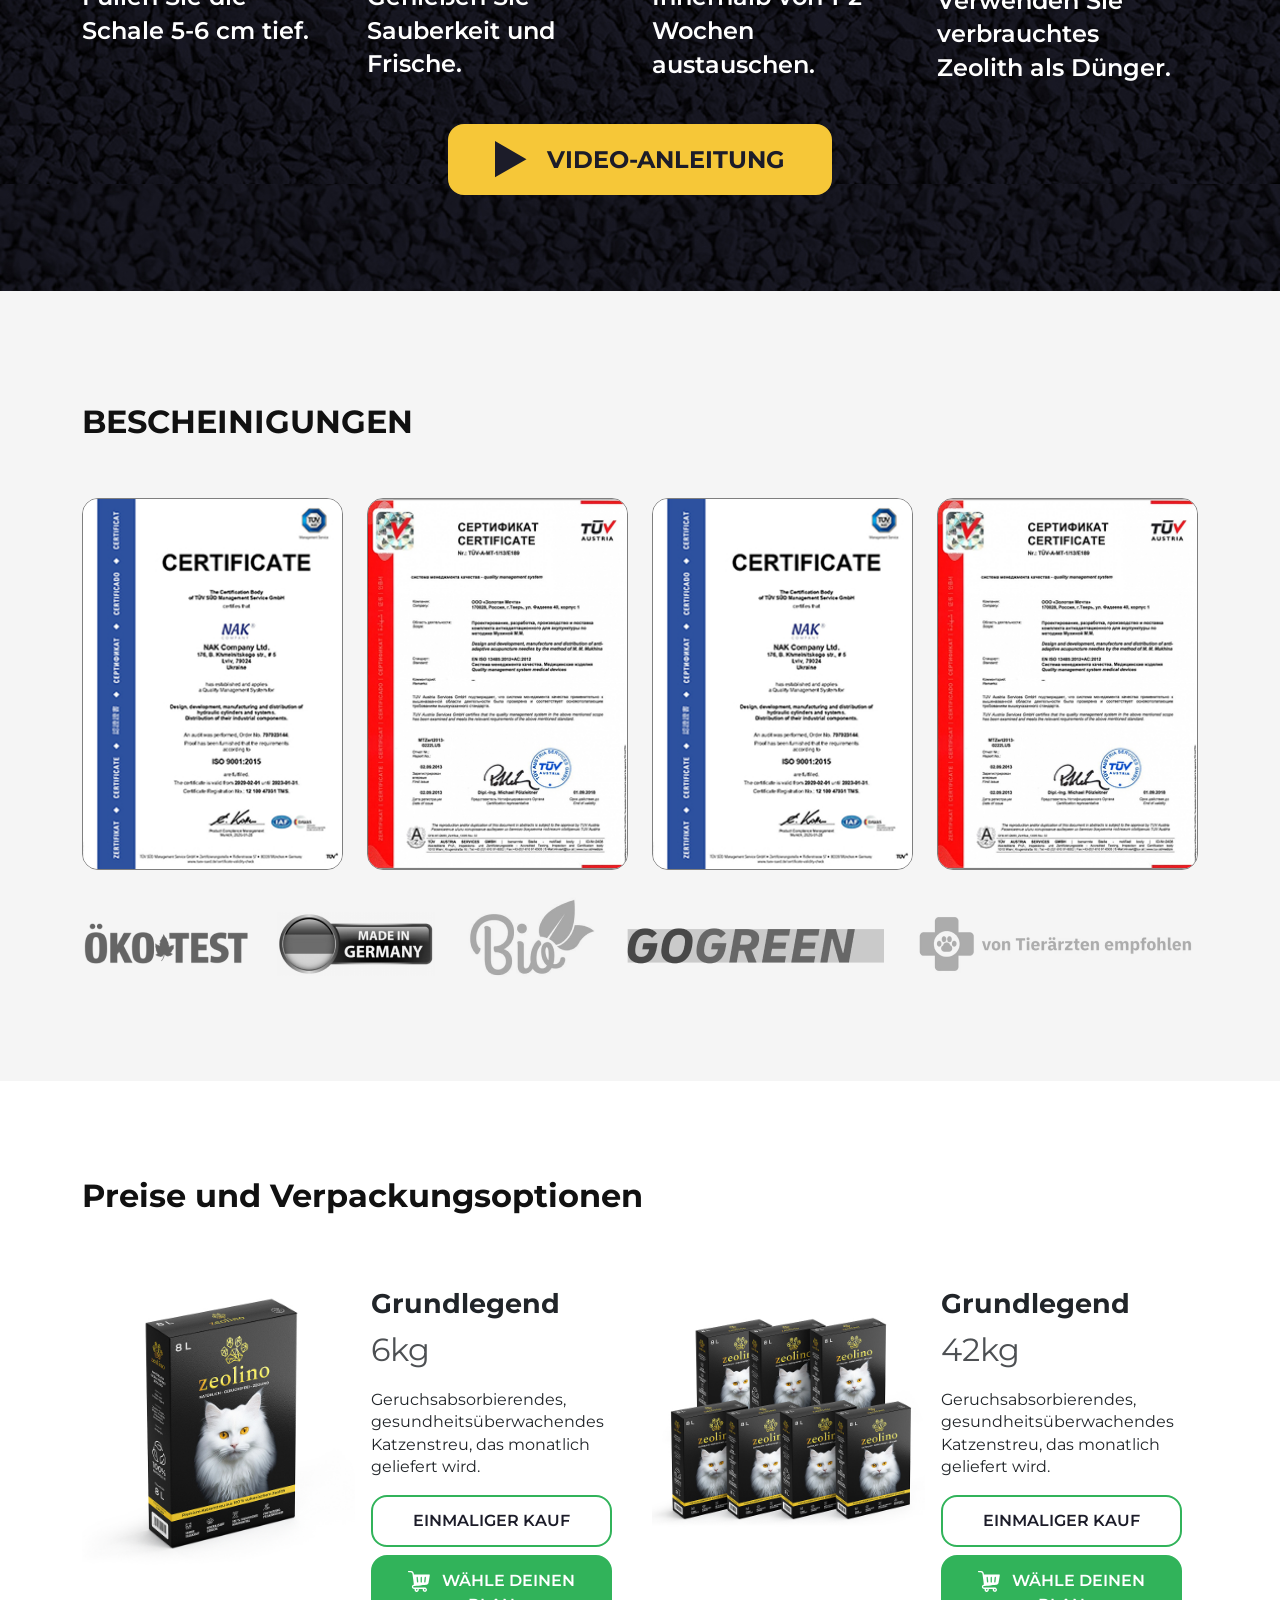
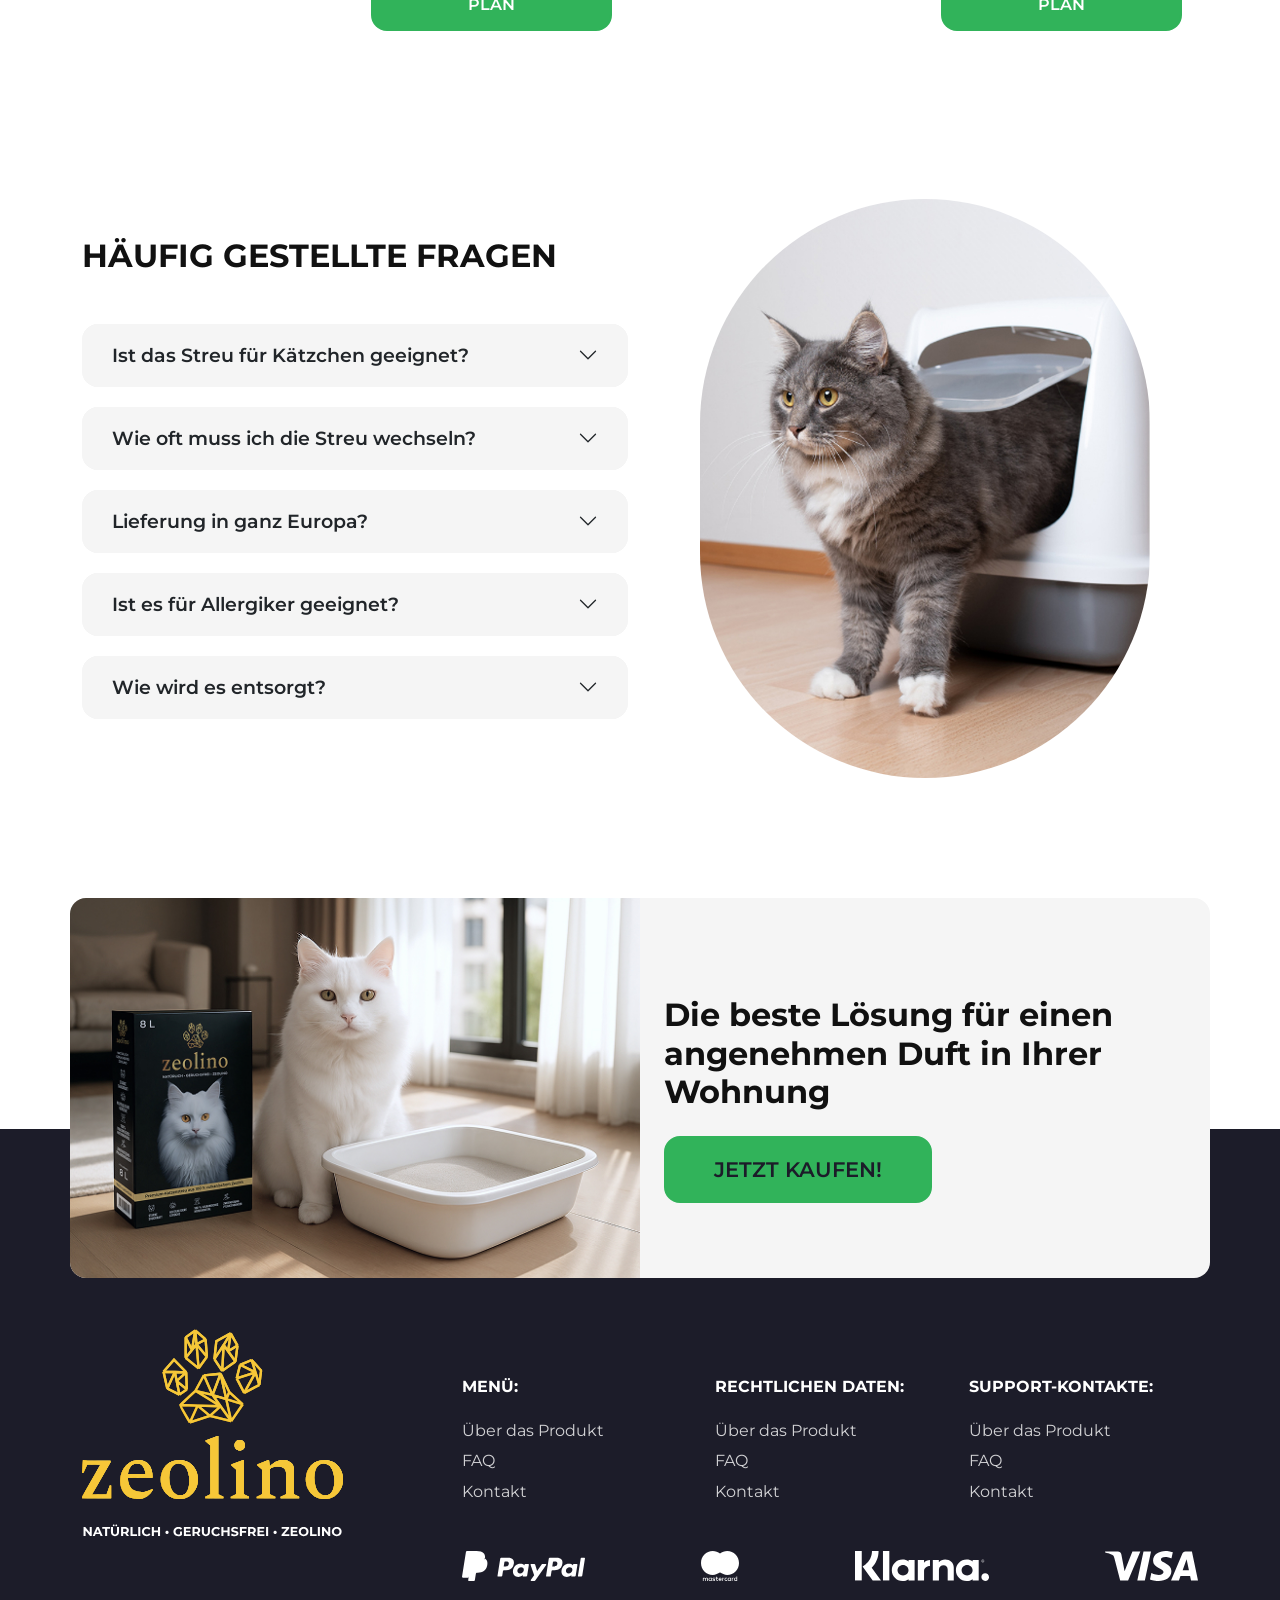
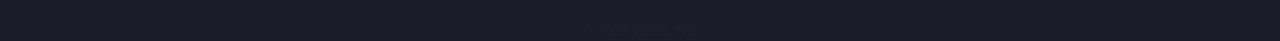
==== commit 6cf54b73: "6 11дд" ====
--- a/index.html
+++ b/index.html
@@ -93,9 +93,10 @@
         <div class="container">
             <div class="row mb-4">
                 <div class="col-lg-4 d-flex flex-column justify-content-center align-items-start">
-                    <p class="text-muted">90% der Katzenstreu kann unangenehme Gerüche nicht beseitigen</p>
+                    <p class="text-muted fs-3">90% der Katzenstreu kann unangenehme Gerüche nicht beseitigen</p>
                     <h2 class="fw-bold fs-1">Zeolino löst dieses Problem</h2>
-                    <img src="./assets/img/about_img_box.svg" alt="">
+                    <img src="./assets/img/about_img_box.svg"
+                        alt="Product box for Zeolino cat litter, displaying pristine white packaging with minimal design elements against a clean background. Box shows environmentally friendly cat litter made from natural zeolite minerals. Design conveys eco-conscious and premium quality messaging">
                 </div>
 
                 <div class="col-md-4">
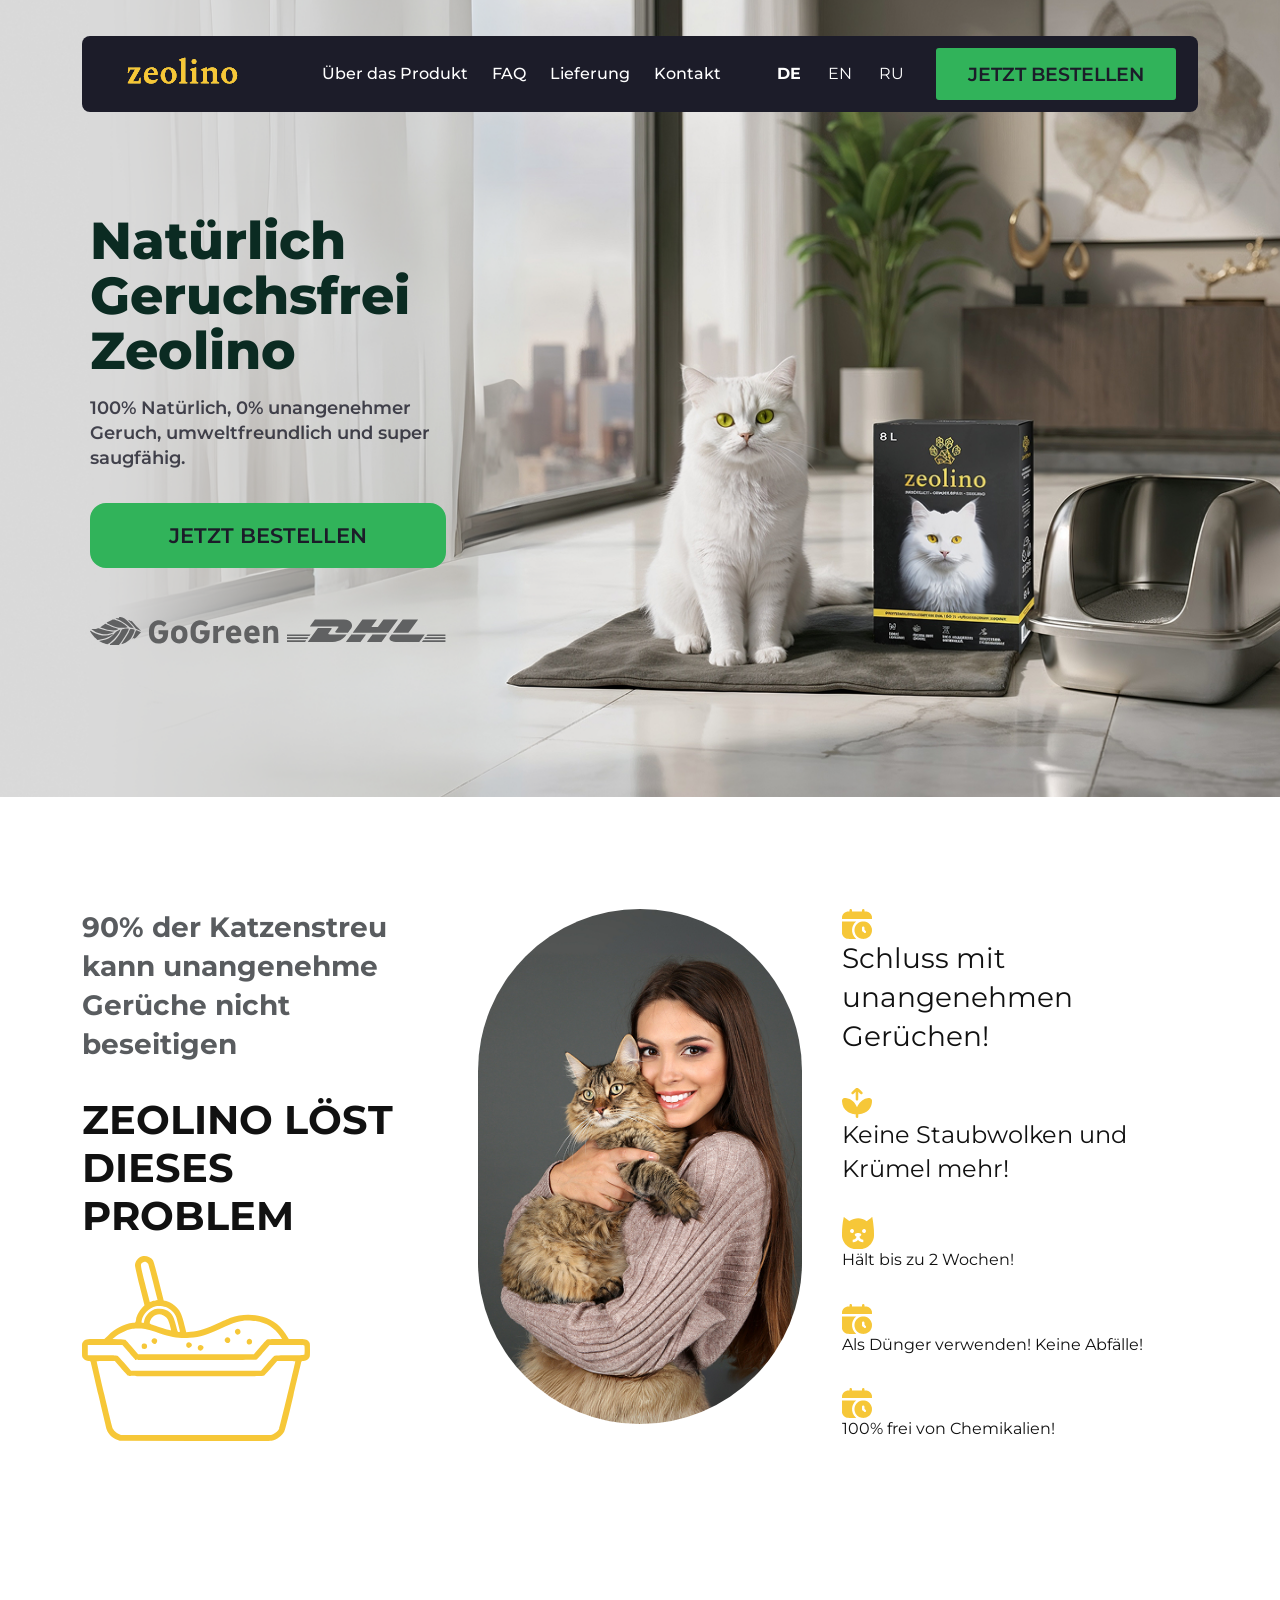
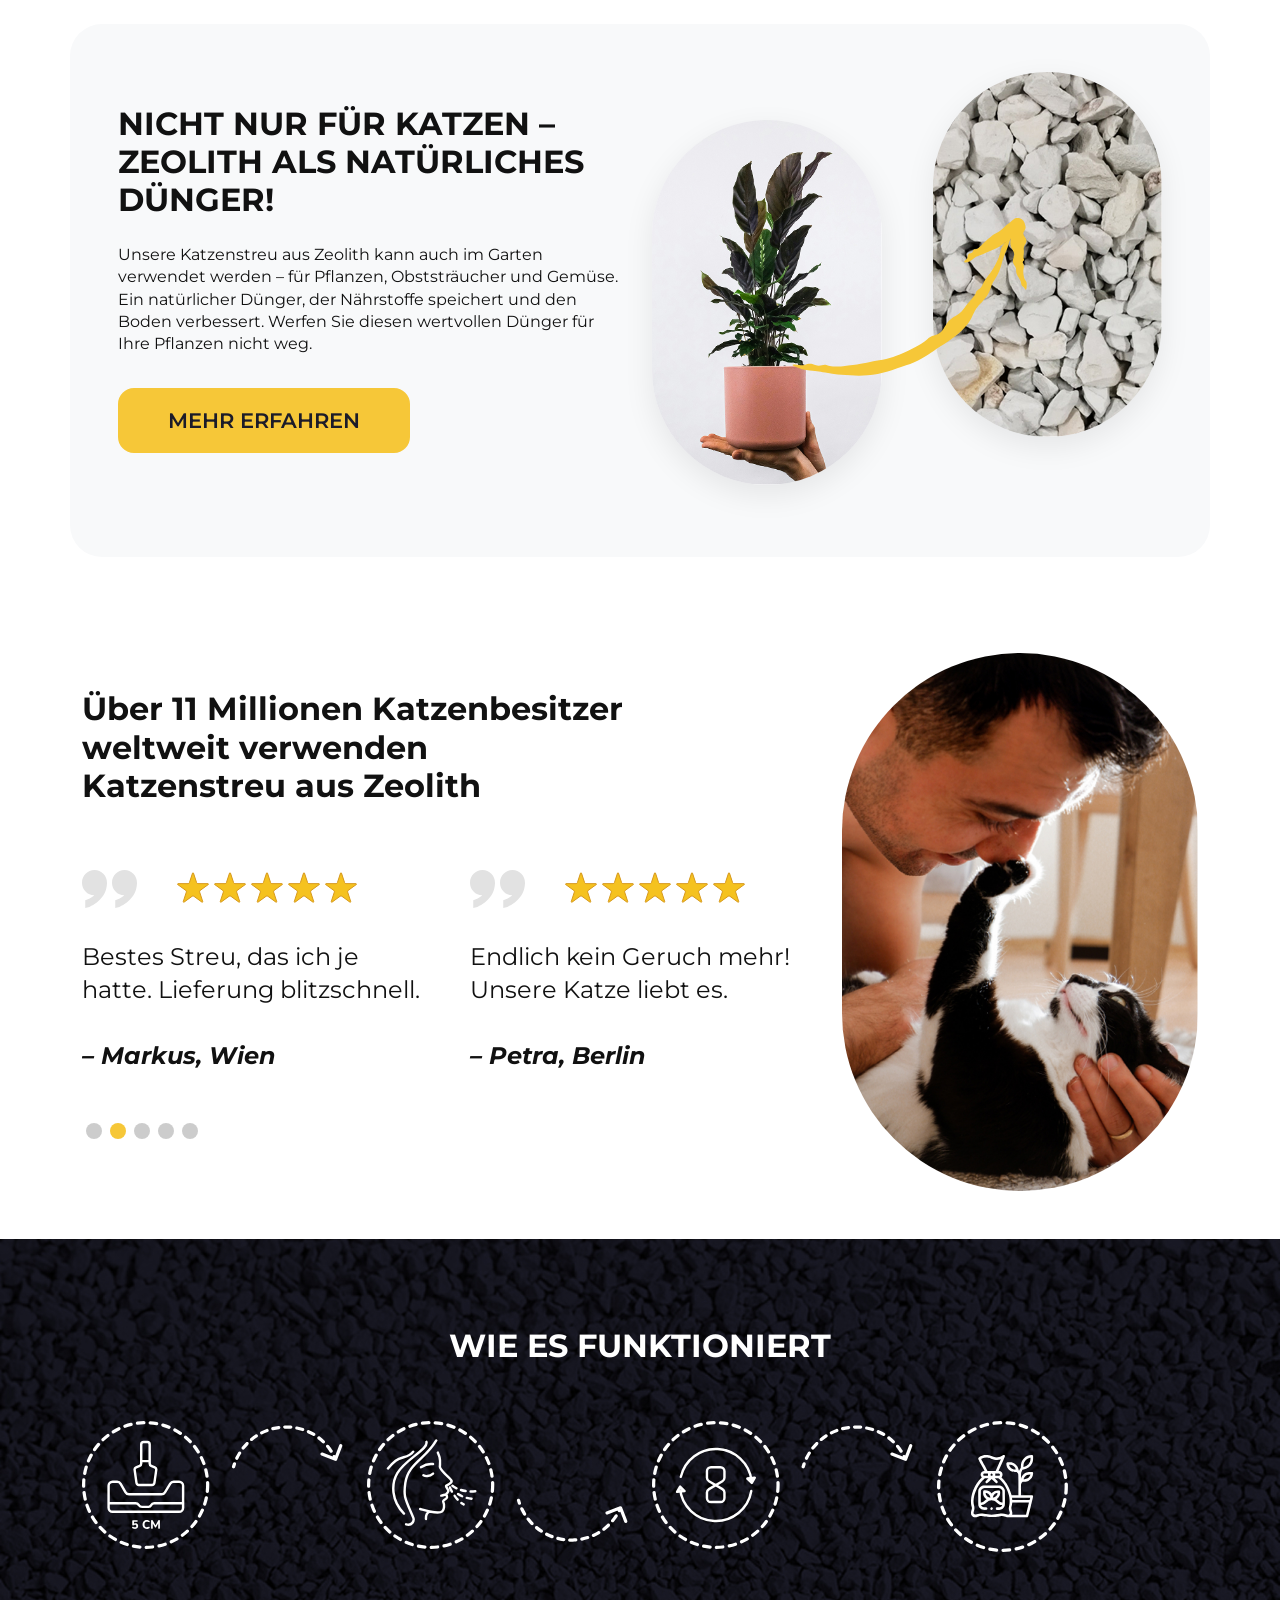
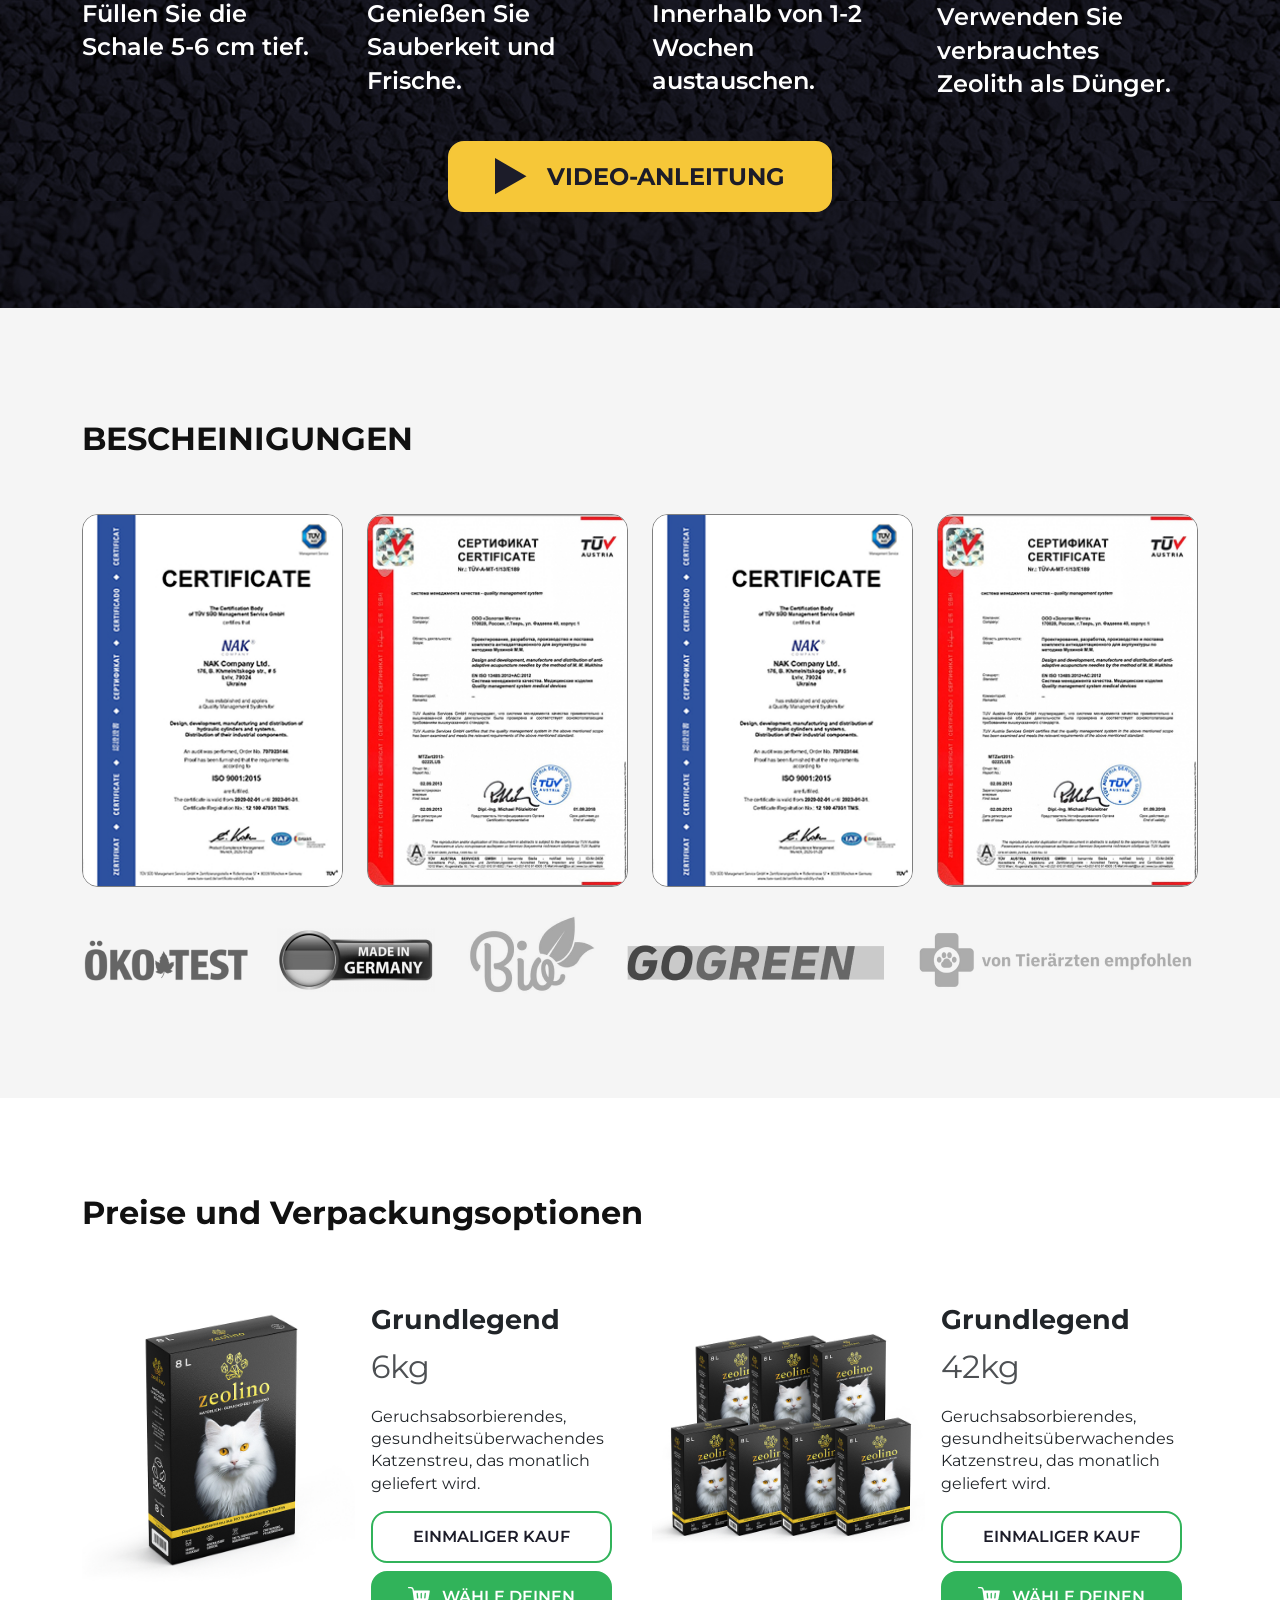
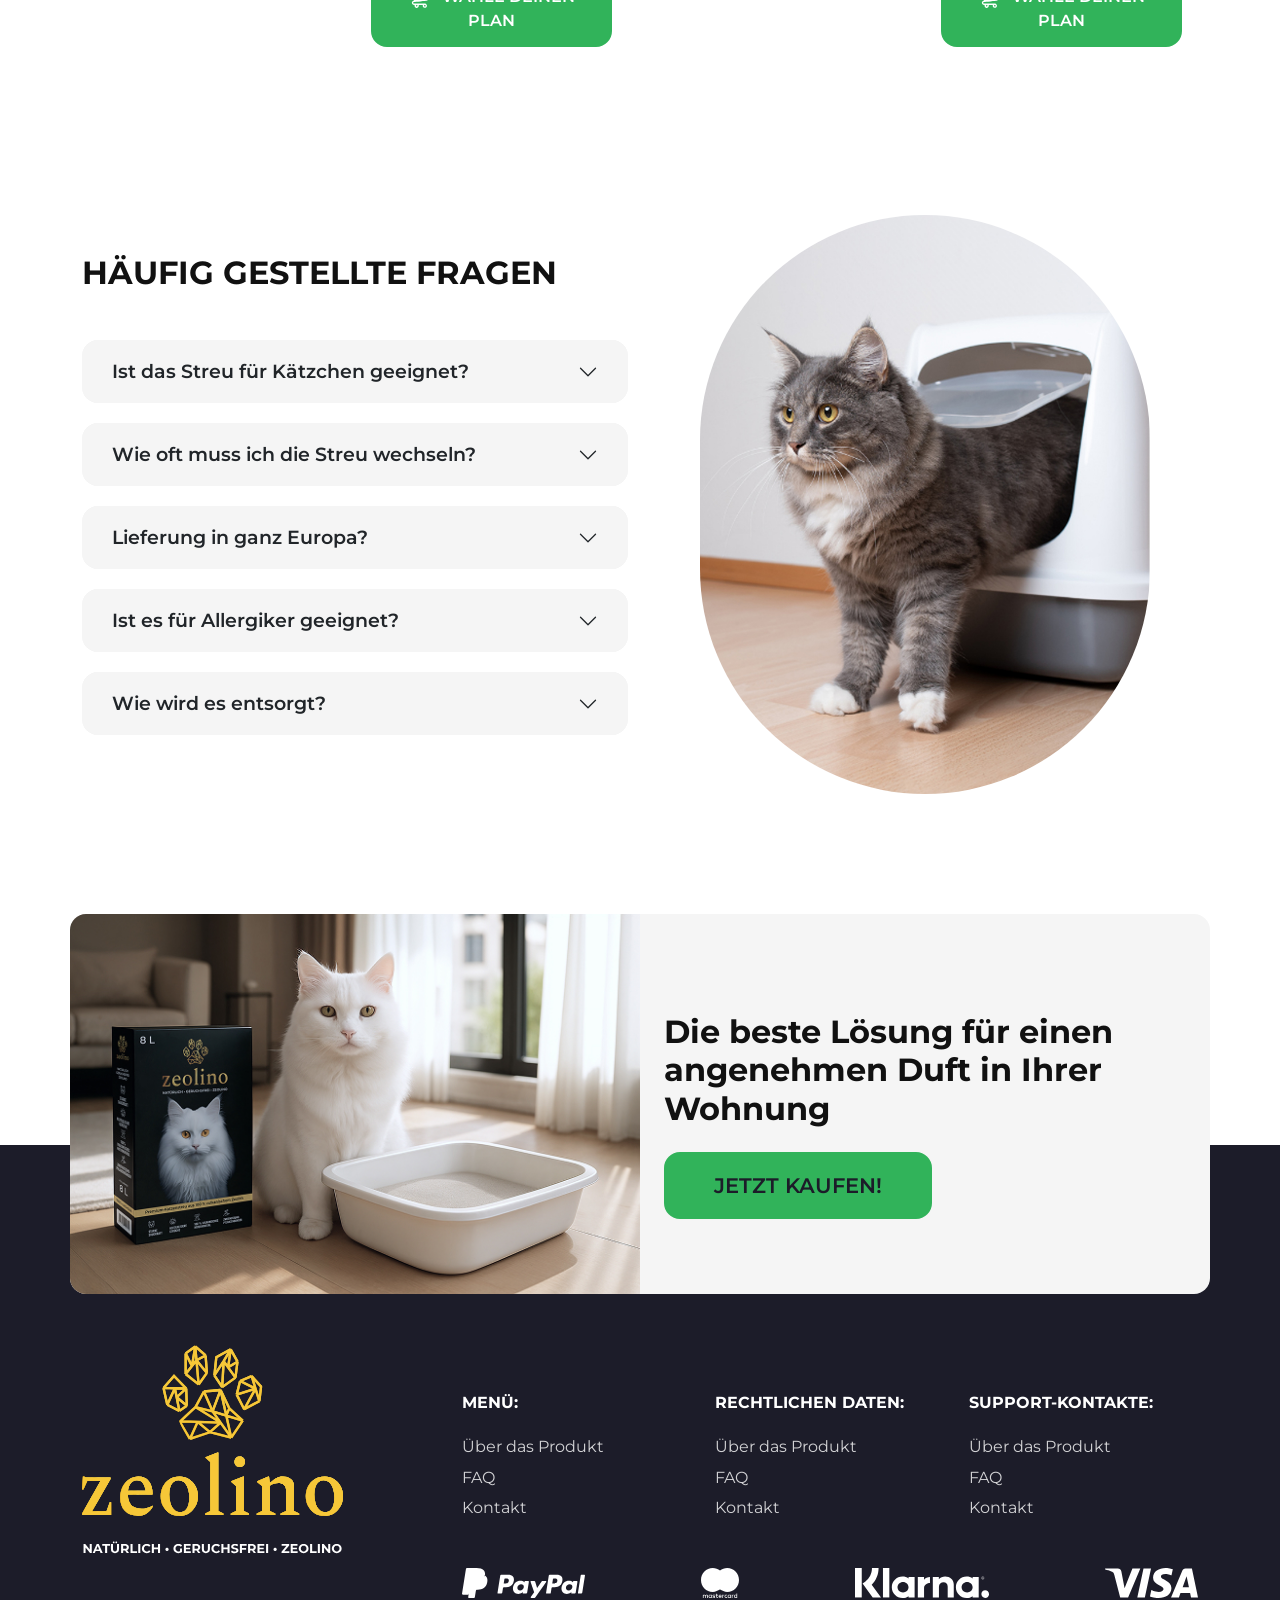
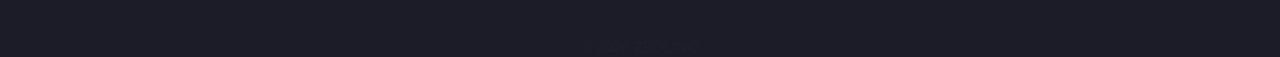
==== commit 8bf9f788: "ggg" ====
--- a/index.html
+++ b/index.html
@@ -93,21 +93,22 @@
         <div class="container">
             <div class="row mb-4">
                 <div class="col-lg-4 d-flex flex-column justify-content-center align-items-start">
-                    <p class="text-muted fs-3">90% der Katzenstreu kann unangenehme Gerüche nicht beseitigen</p>
-                    <h2 class="fw-bold fs-1">Zeolino löst dieses Problem</h2>
+                    <p class="text-muted fs-3 fw-bold">90% der Katzenstreu kann unangenehme Gerüche nicht beseitigen</p>
+                    <h2 class="fw-bold fs-1 text-uppercase my-3 ">Zeolino löst dieses Problem</h2>
                     <img src="./assets/img/about_img_box.svg"
                         alt="Product box for Zeolino cat litter, displaying pristine white packaging with minimal design elements against a clean background. Box shows environmentally friendly cat litter made from natural zeolite minerals. Design conveys eco-conscious and premium quality messaging">
                 </div>
 
                 <div class="col-md-4">
-                    <img src="./assets/img/about_bg.jpg" class="about_img p-3" alt="">
+                    <img src="./assets/img/about_bg.jpg" class="about_img p-3"
+                        alt="Fluffy gray cat curiously inspecting a beige litter box filled with white zeolite litter, set against a minimalist home interior with soft natural lighting. The cat appears comfortable and interested, demonstrating natural interaction with the product">
                 </div>
                 <div class="col-md-4 d-flex flex-column justify-content-center">
-                    <div class="d-flex flex-column align-items-start my-3">
+                    <div class="d-flex flex-column align-items-start my-3 fs-3">
                         <img src="./assets/img/about_icon_01.svg" alt="">
                         Schluss mit unangenehmen Gerüchen!
                     </div>
-                    <div class="d-flex flex-column align-items-start my-3">
+                    <div class="d-flex flex-column align-items-start my-3 fs-4">
                         <img src="./assets/img/about_icon_02.svg" alt="">
                         Keine Staubwolken und Krümel mehr!
                     </div>
@@ -595,6 +596,10 @@
         var swiper = new Swiper(".mySwiper", {
             slidesPerView: 2,
             spaceBetween: 40,
+            autoplay: {
+                delay: 2500,
+                disableOnInteraction: false,
+            },
             pagination: {
                 el: ".swiper-pagination",
                 clickable: true,
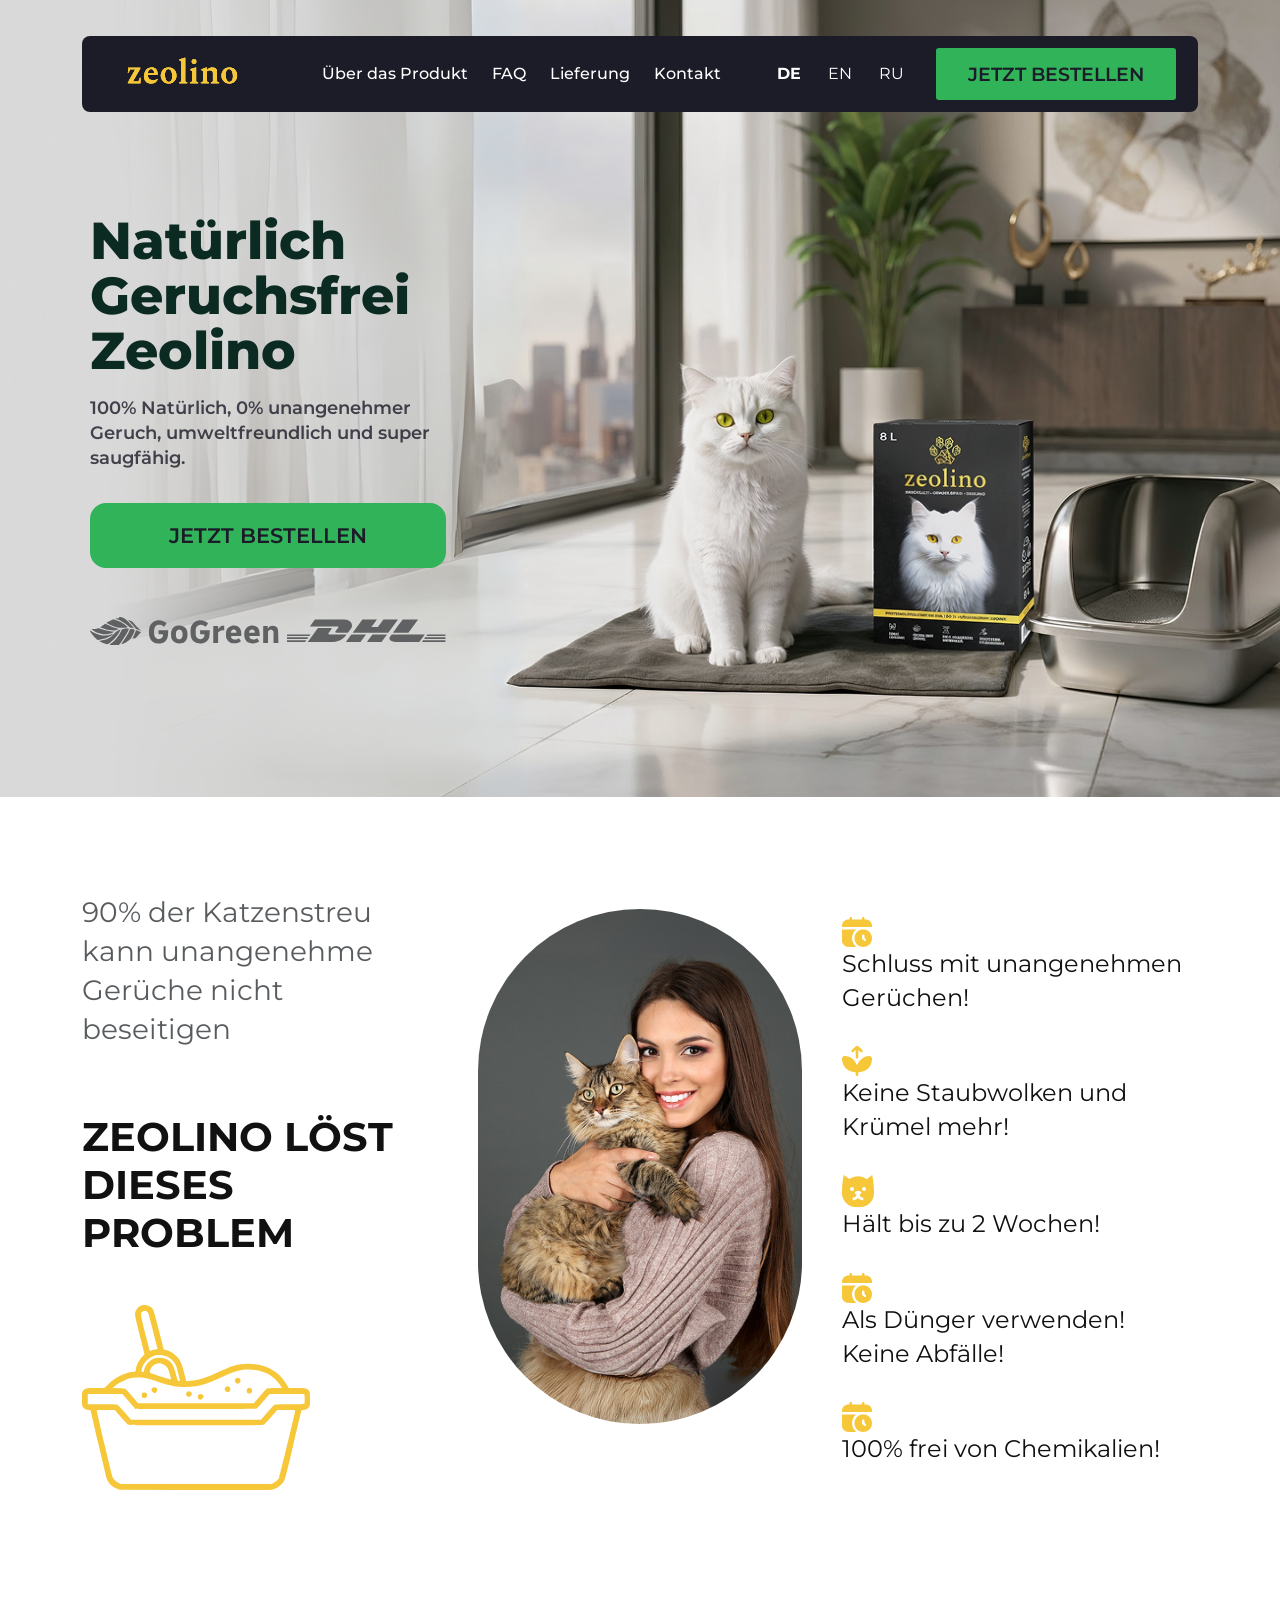
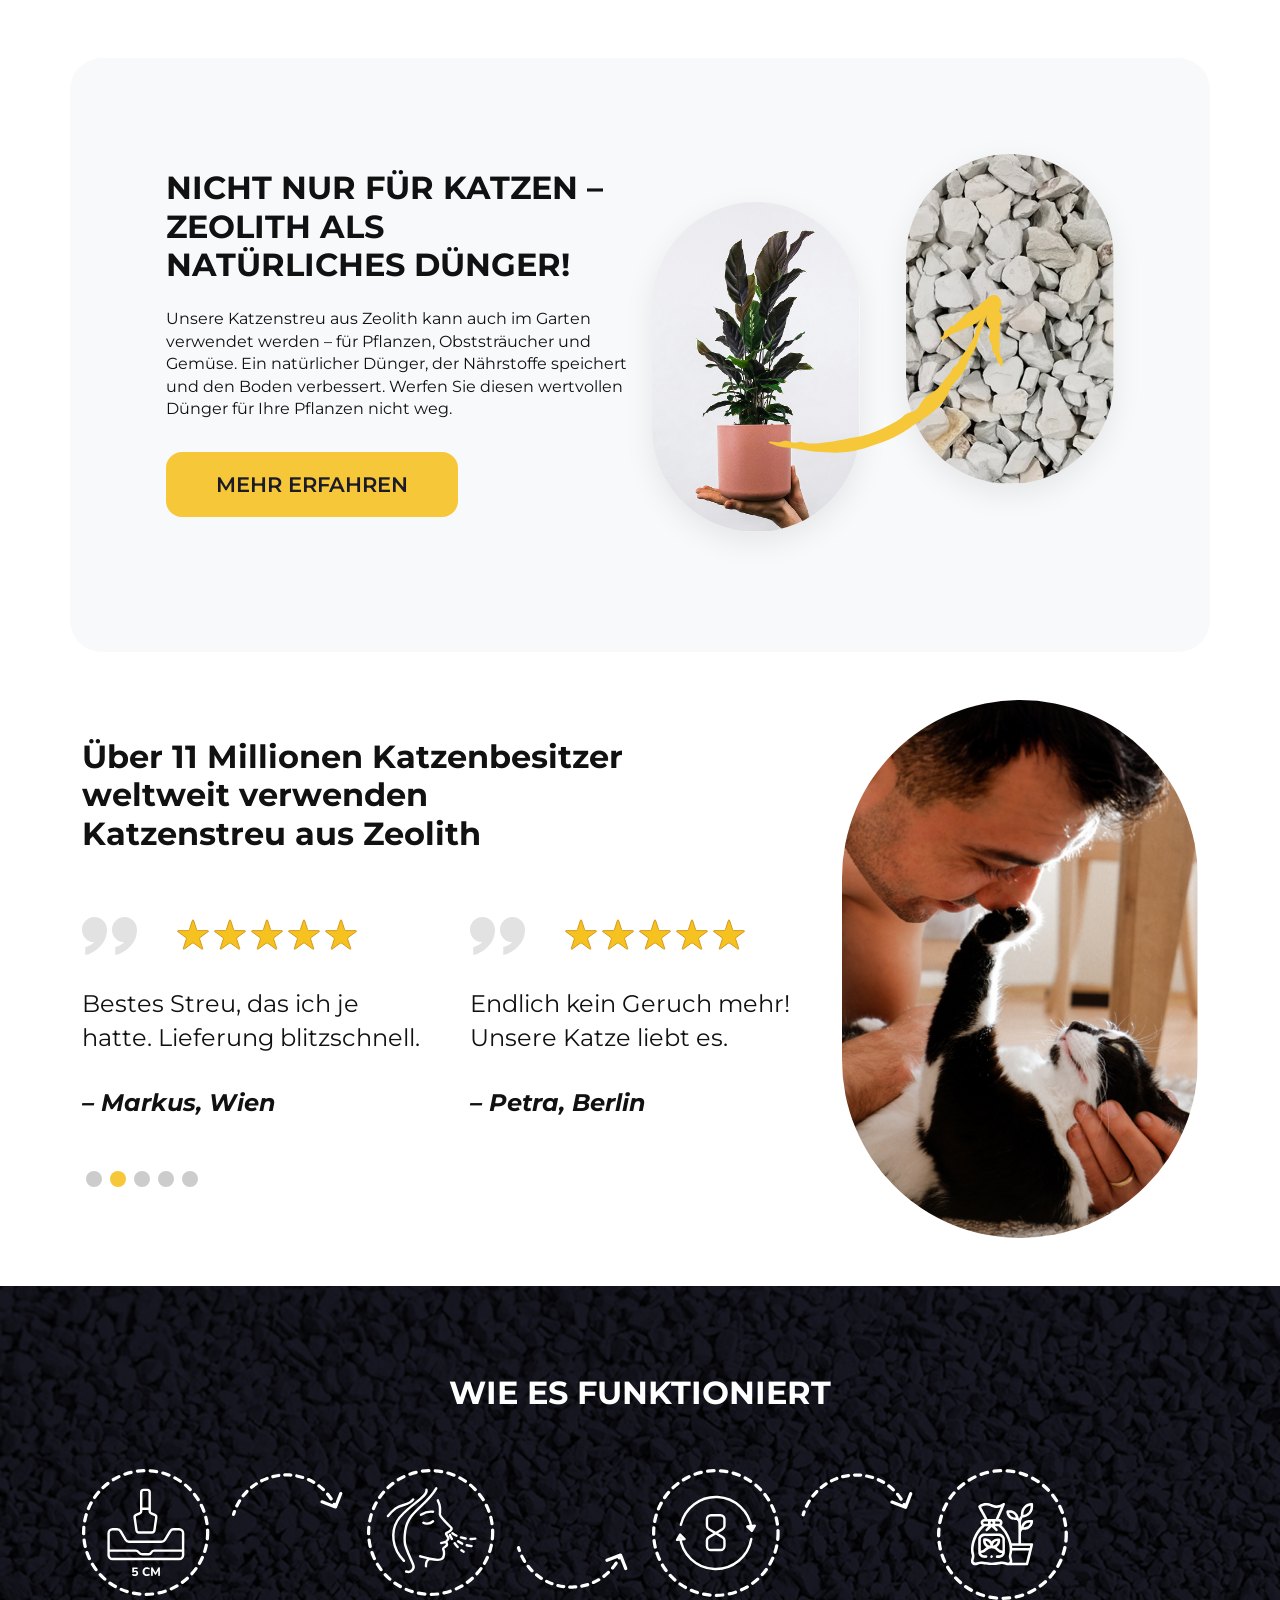
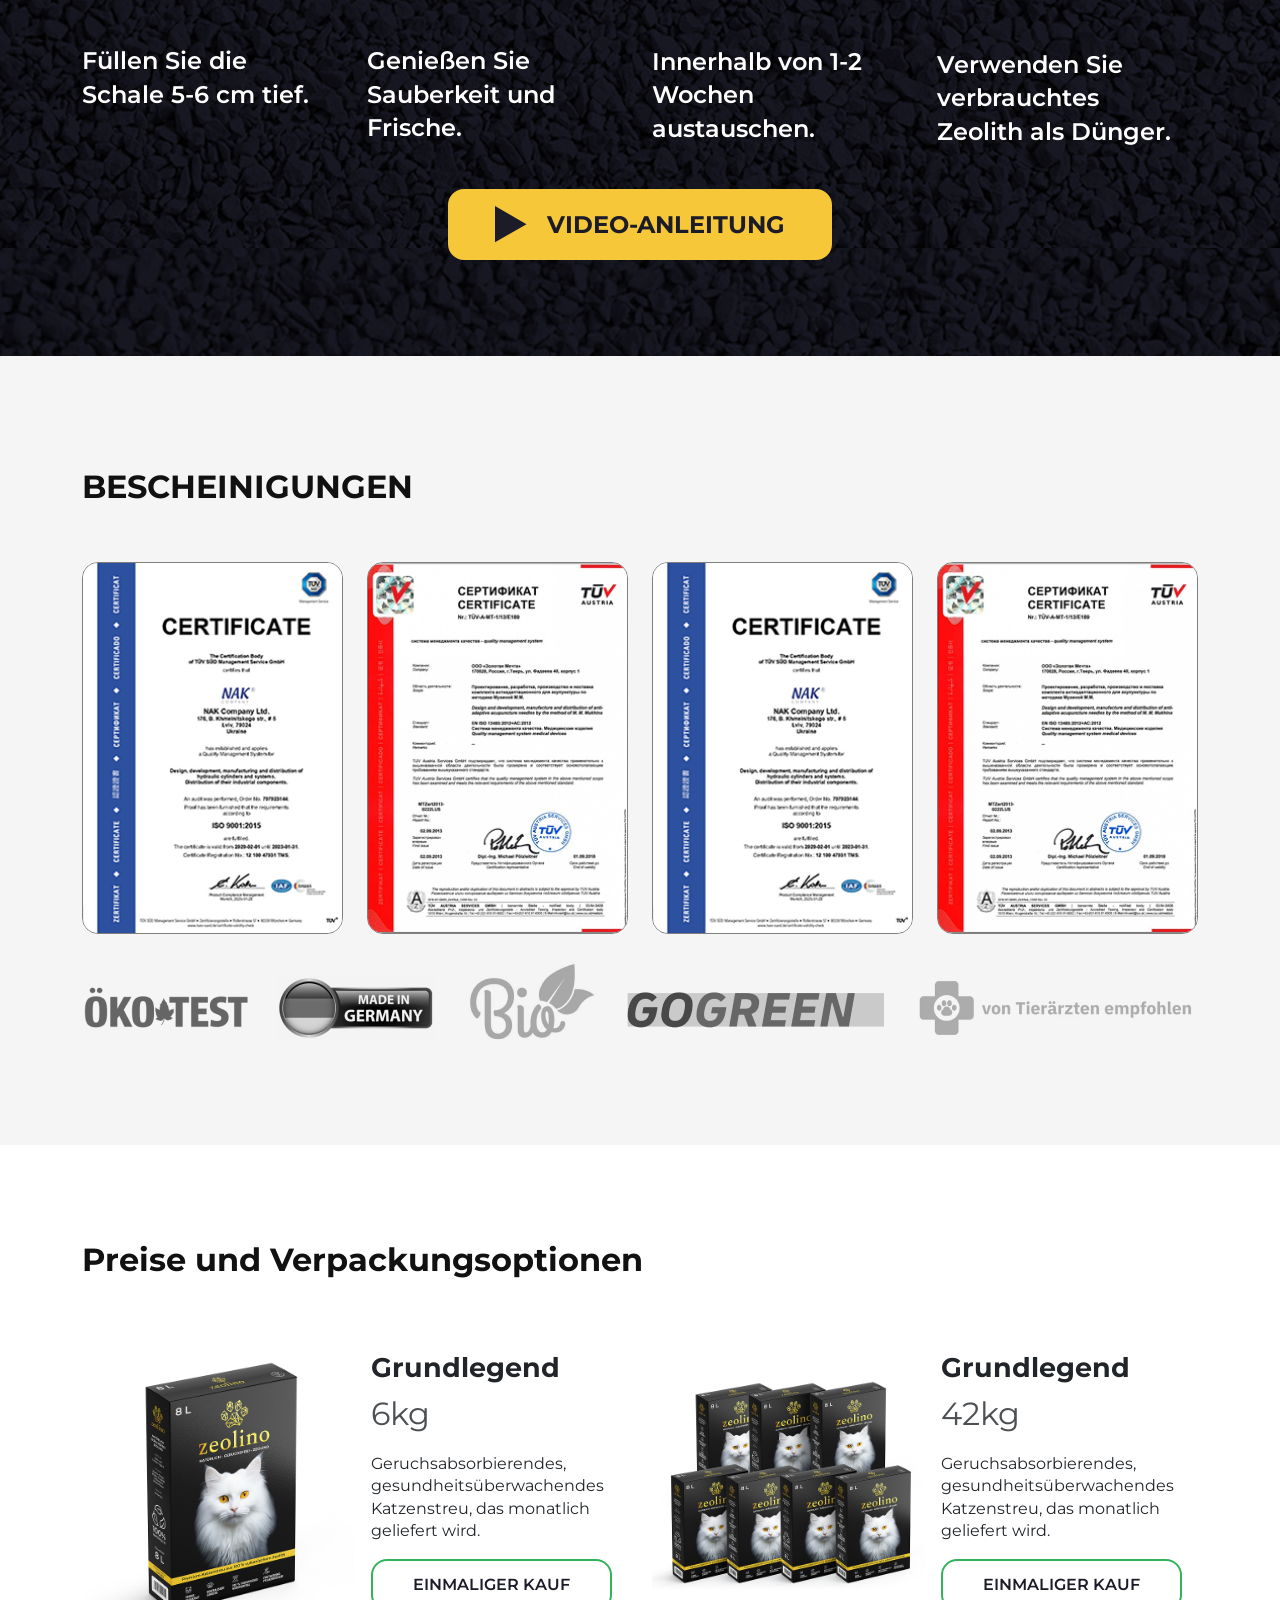
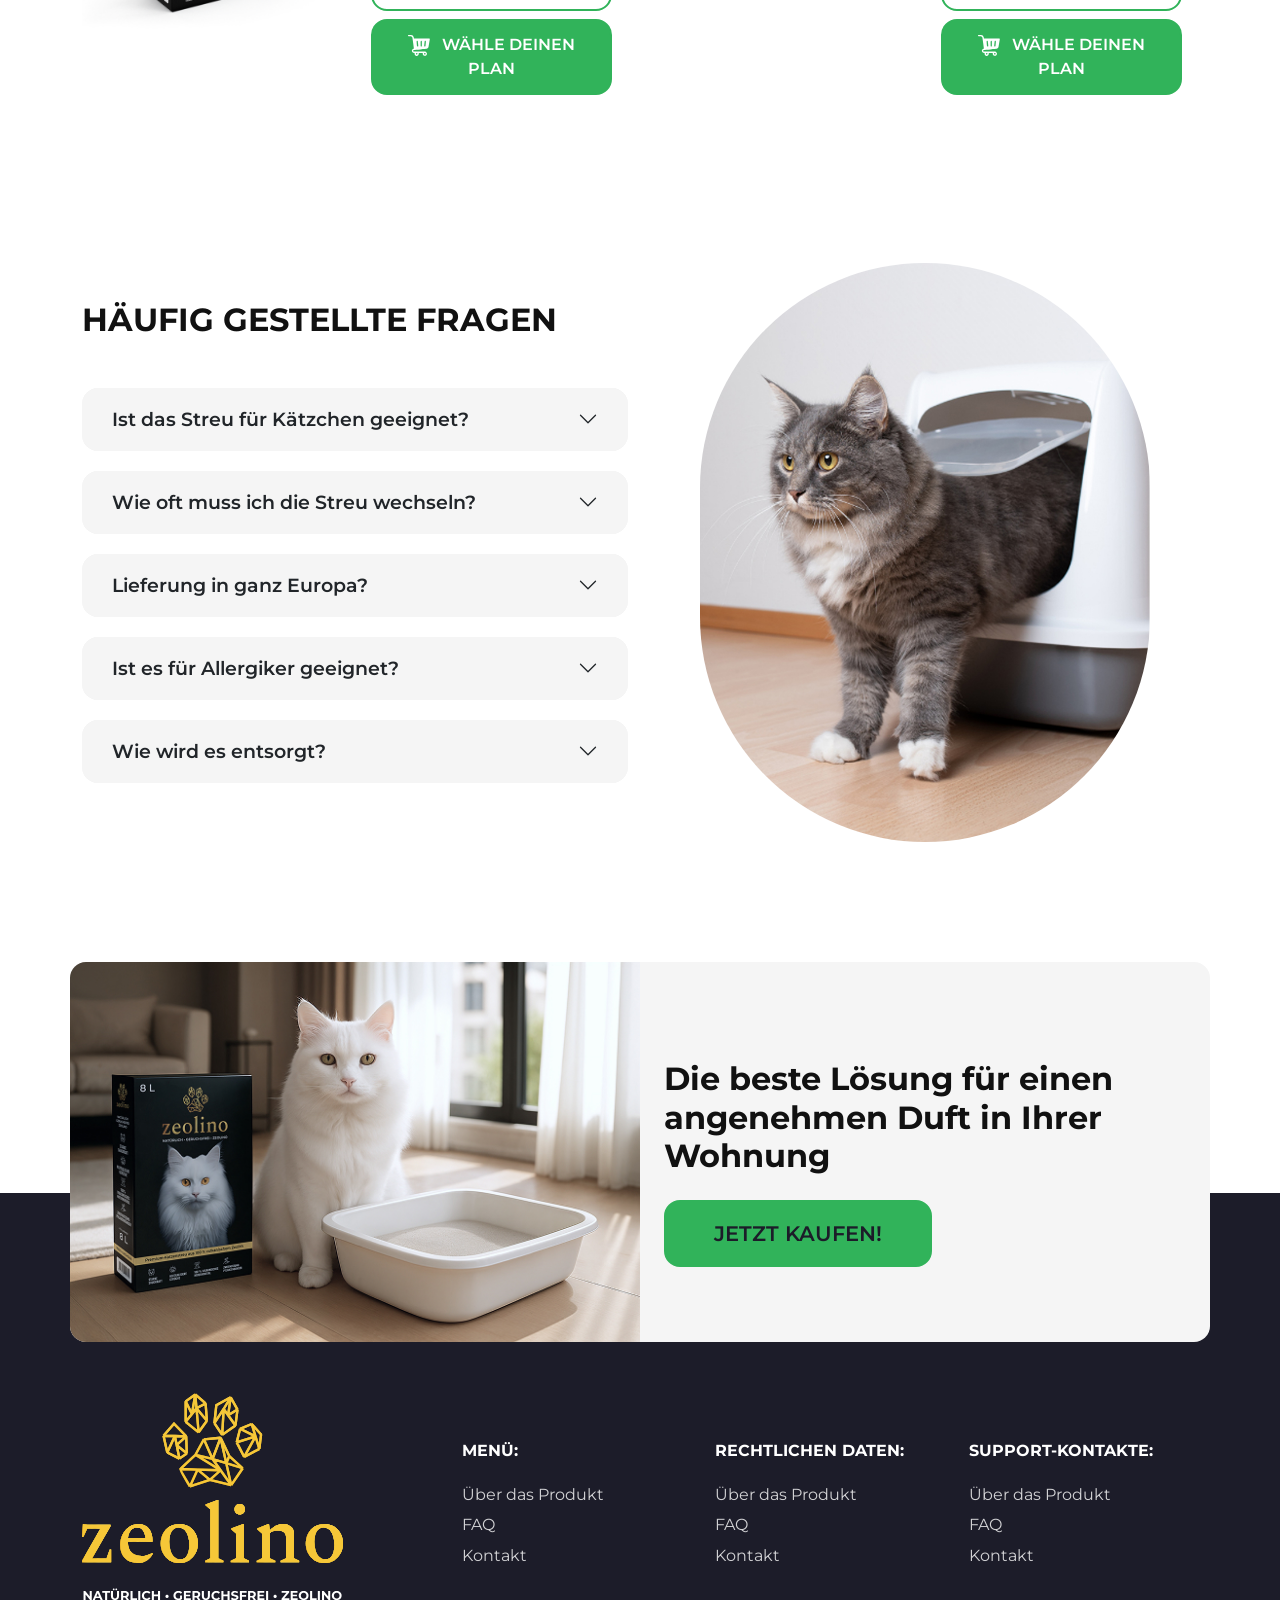
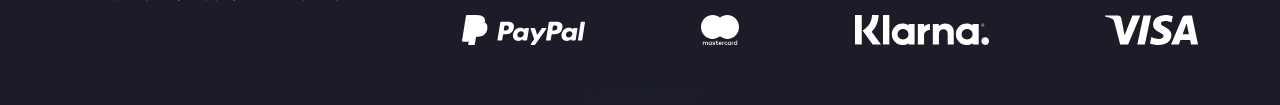
==== commit efff50f0: "fgh" ====
--- a/index.html
+++ b/index.html
@@ -93,8 +93,8 @@
         <div class="container">
             <div class="row mb-4">
                 <div class="col-lg-4 d-flex flex-column justify-content-center align-items-start">
-                    <p class="text-muted fs-3 fw-bold">90% der Katzenstreu kann unangenehme Gerüche nicht beseitigen</p>
-                    <h2 class="fw-bold fs-1 text-uppercase my-3 ">Zeolino löst dieses Problem</h2>
+                    <p class="text-muted fs-3">90% der Katzenstreu kann unangenehme Gerüche nicht beseitigen</p>
+                    <h2 class="fw-bold fs-1 text-uppercase my-5 ">Zeolino löst dieses Problem</h2>
                     <img src="./assets/img/about_img_box.svg"
                         alt="Product box for Zeolino cat litter, displaying pristine white packaging with minimal design elements against a clean background. Box shows environmentally friendly cat litter made from natural zeolite minerals. Design conveys eco-conscious and premium quality messaging">
                 </div>
@@ -104,7 +104,7 @@
                         alt="Fluffy gray cat curiously inspecting a beige litter box filled with white zeolite litter, set against a minimalist home interior with soft natural lighting. The cat appears comfortable and interested, demonstrating natural interaction with the product">
                 </div>
                 <div class="col-md-4 d-flex flex-column justify-content-center">
-                    <div class="d-flex flex-column align-items-start my-3 fs-3">
+                    <div class="d-flex flex-column align-items-start my-3 fs-4">
                         <img src="./assets/img/about_icon_01.svg" alt="">
                         Schluss mit unangenehmen Gerüchen!
                     </div>
@@ -112,15 +112,15 @@
                         <img src="./assets/img/about_icon_02.svg" alt="">
                         Keine Staubwolken und Krümel mehr!
                     </div>
-                    <div class="d-flex flex-column align-items-start my-3">
+                    <div class="d-flex flex-column align-items-start my-3 fs-4">
                         <img src="./assets/img/about_icon_03.svg" alt="">
                         Hält bis zu 2 Wochen!
                     </div>
-                    <div class="d-flex flex-column align-items-start my-3">
+                    <div class="d-flex flex-column align-items-start my-3 fs-4">
                         <img src="./assets/img/about_icon_01.svg" alt="">
                         Als Dünger verwenden! Keine Abfälle!
                     </div>
-                    <div class="d-flex flex-column align-items-start my-3">
+                    <div class="d-flex flex-column align-items-start my-3   fs-4">
                         <img src="./assets/img/about_icon_01.svg" alt="">
                         100% frei von Chemikalien!
                     </div>
@@ -131,9 +131,9 @@
     </section>
 
     <!-- Features -->
-    <section id="adwantages" class="py-5 my-5">
+    <section id="adwantages" class="py-5">
         <div class="container bg-light p-5 rounded-5">
-            <div class="row mb-4">
+            <div class="row mb-4 p-5">
                 <div class="col-md-6 d-flex flex-column justify-content-center align-items-start text-start pr-5">
                     <h2 class="text-uppercase fw-bold">Nicht nur für Katzen – Zeolith als natürliches Dünger!</h2>
                     <p class="py-3">Unsere Katzenstreu aus Zeolith kann auch im Garten verwendet werden – für Pflanzen,
--- a/assets/css/zeolino.css
+++ b/assets/css/zeolino.css
@@ -175,7 +175,7 @@
 
 .adw_img_arrow {
   position: absolute;
-  bottom: 30px;
+  bottom: 0px;
   left: 50%;
   /* 2. Смещаем элемент обратно на половину его собственной ширины/высоты */
   transform: translate(-50%, -50%);
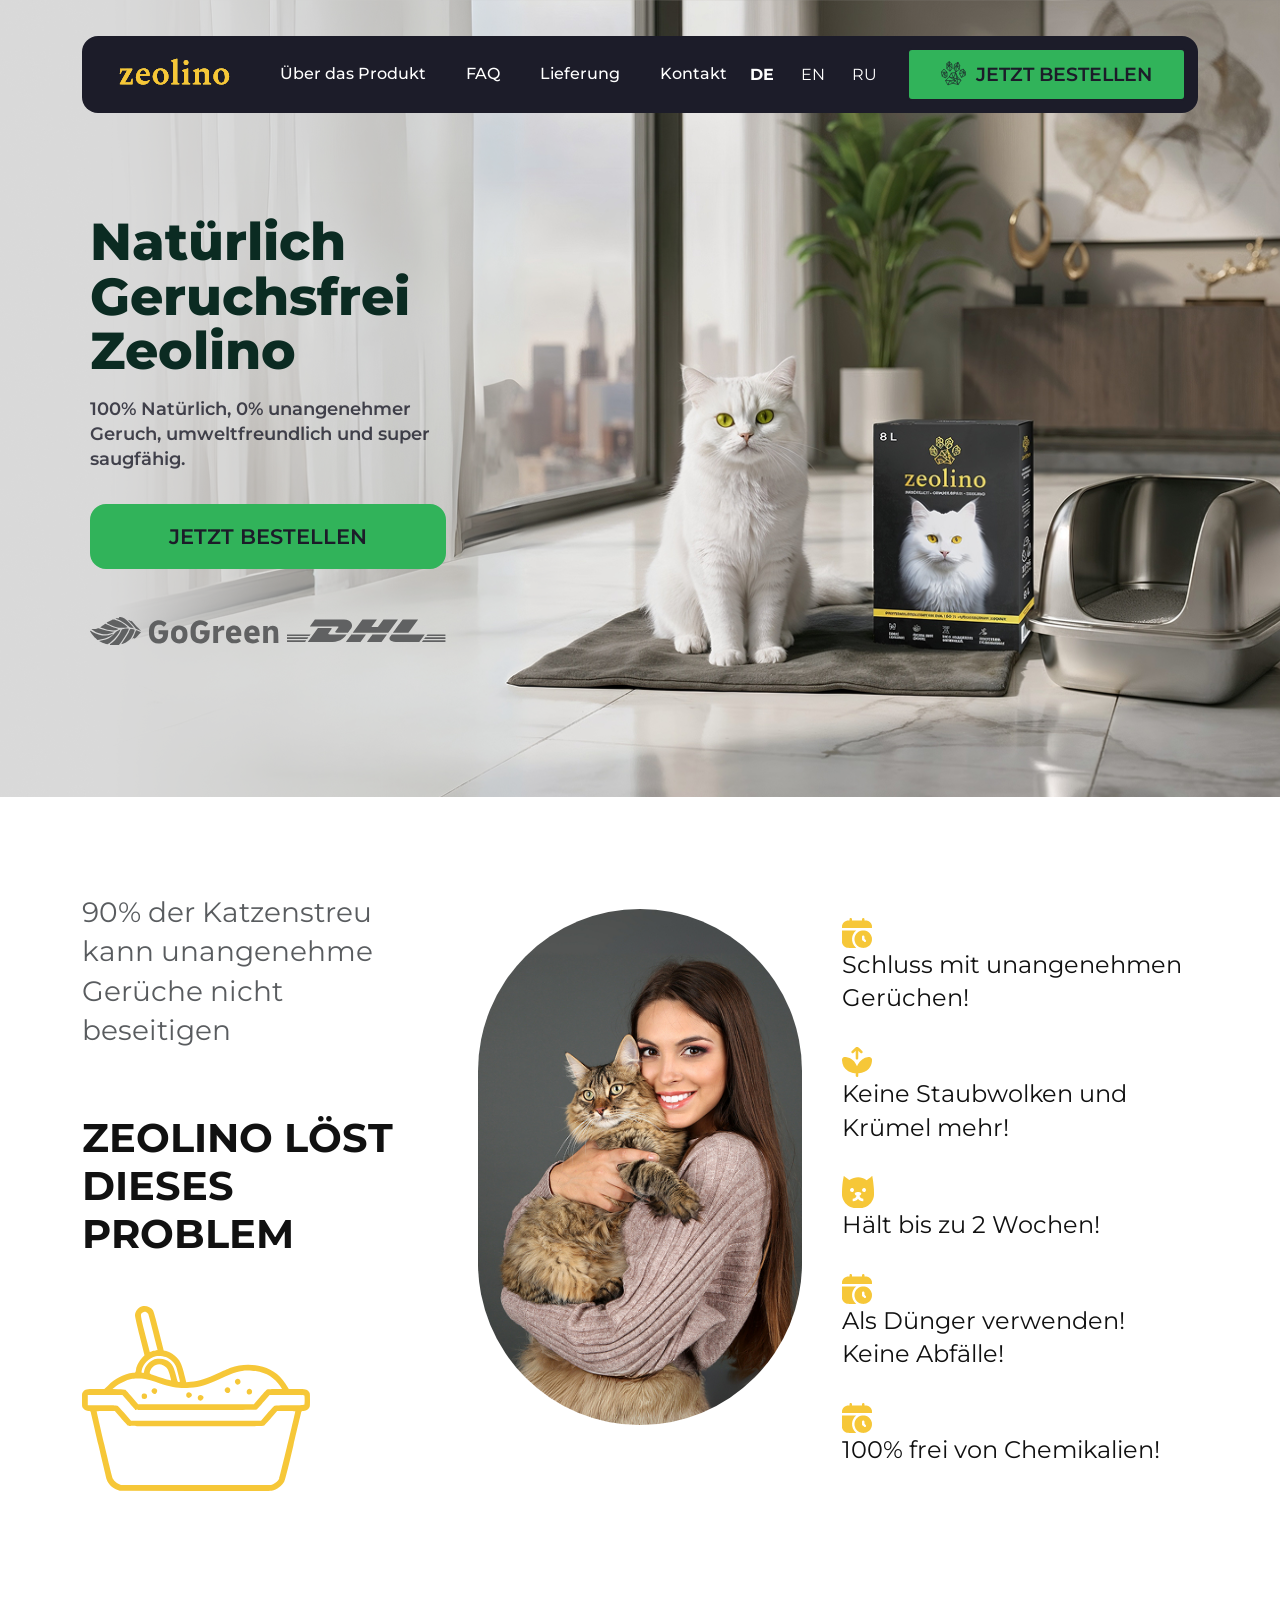
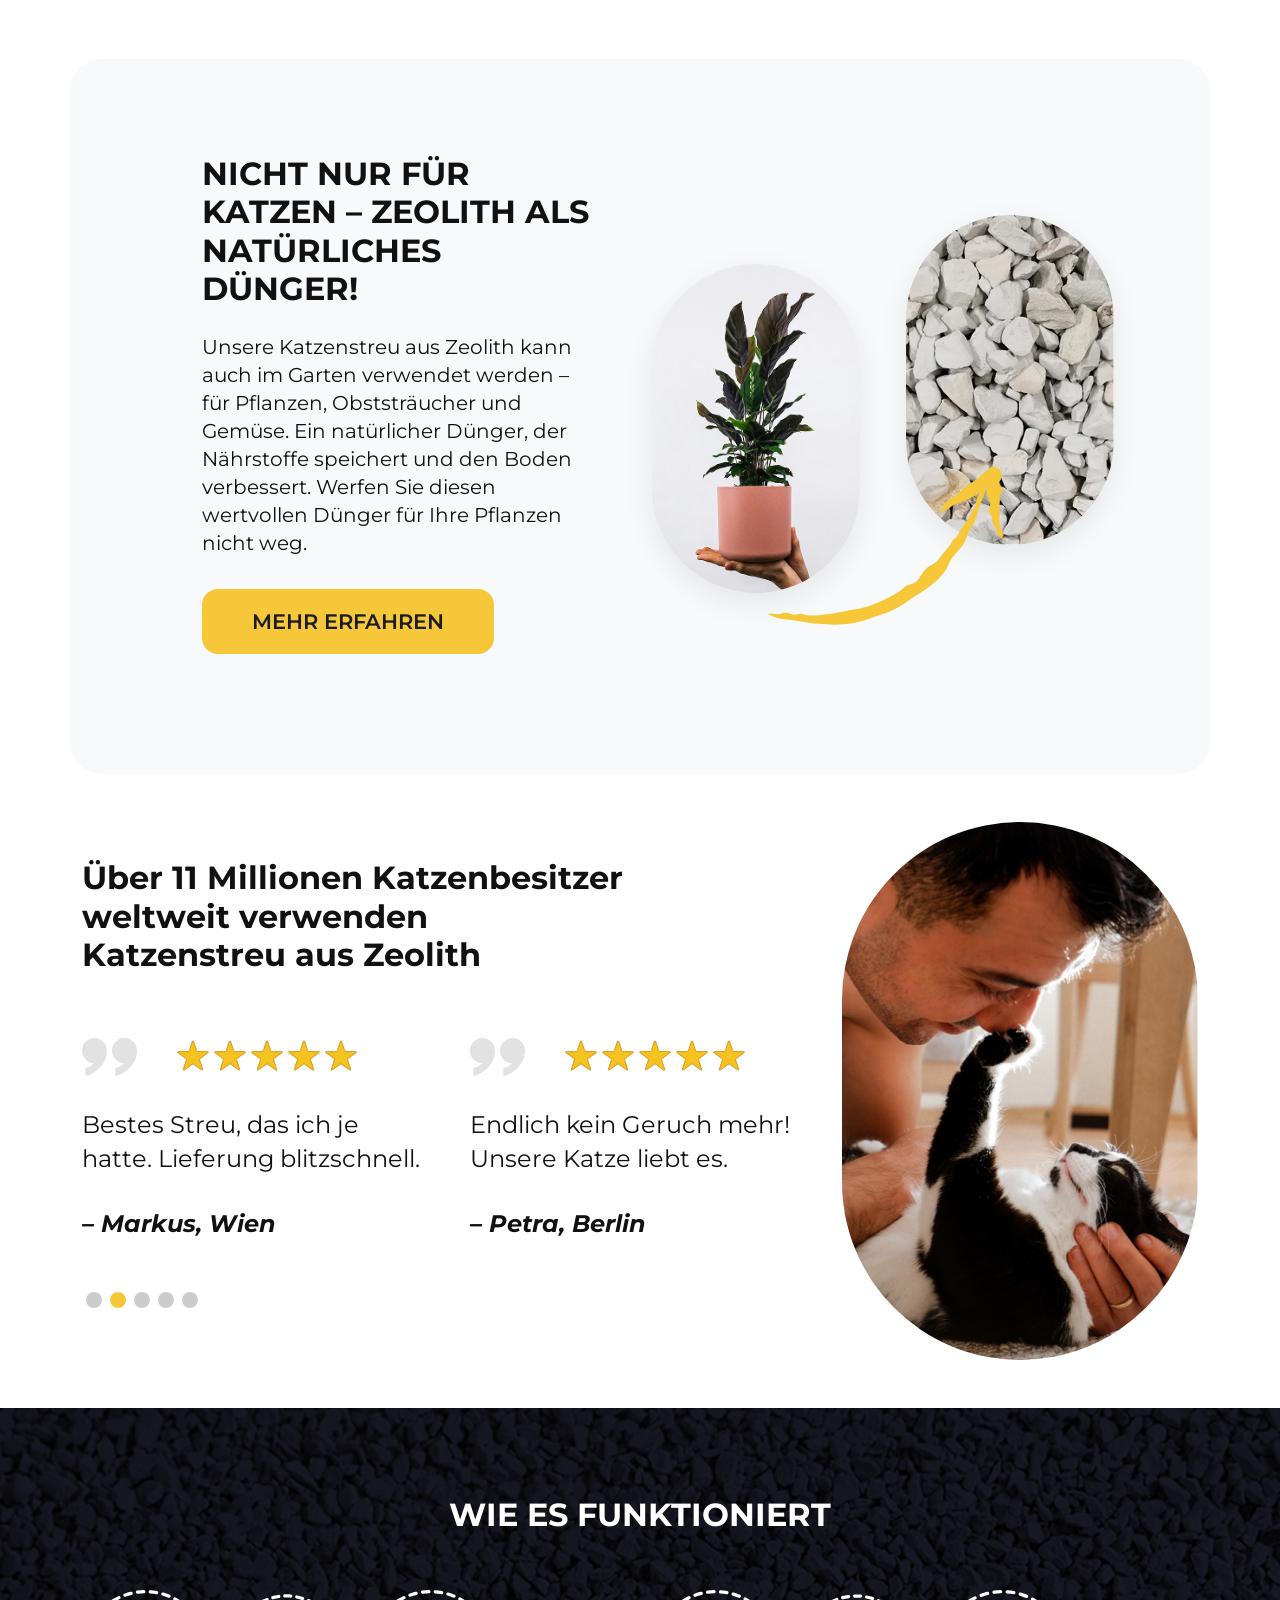
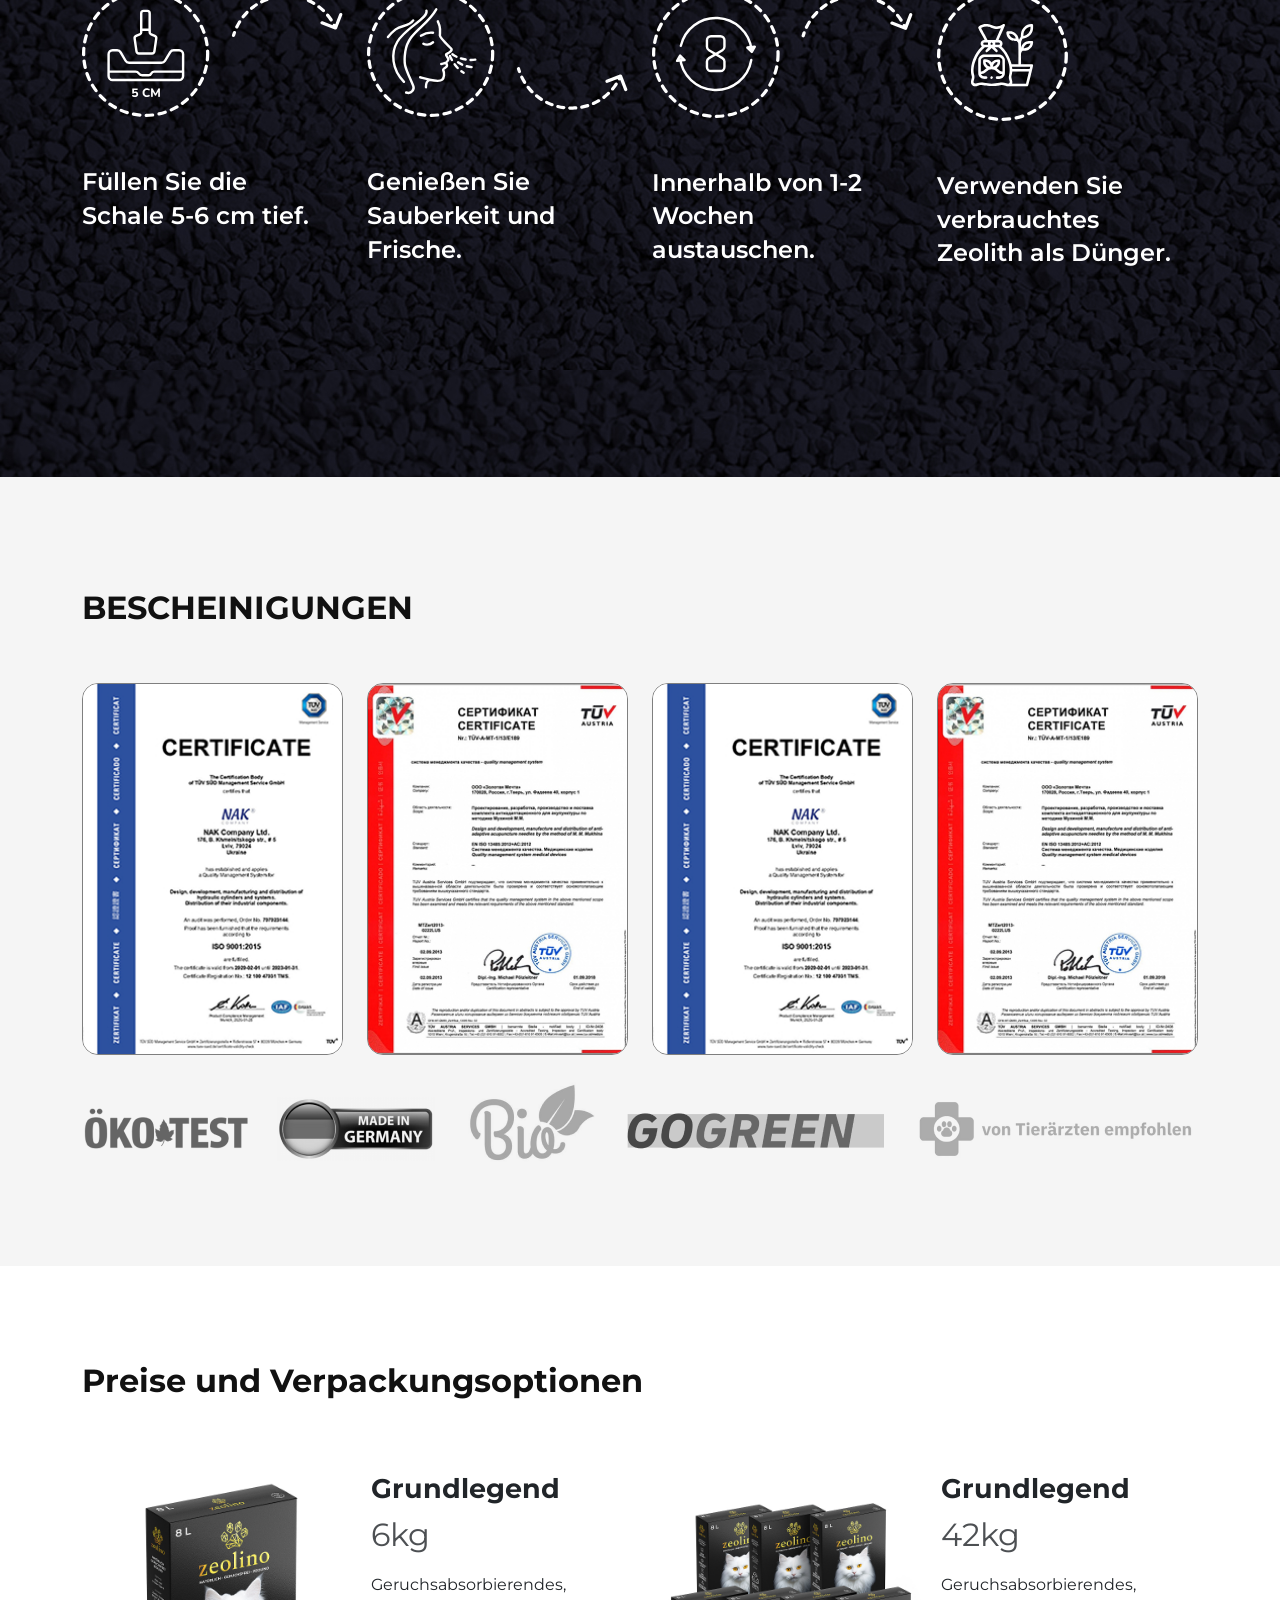
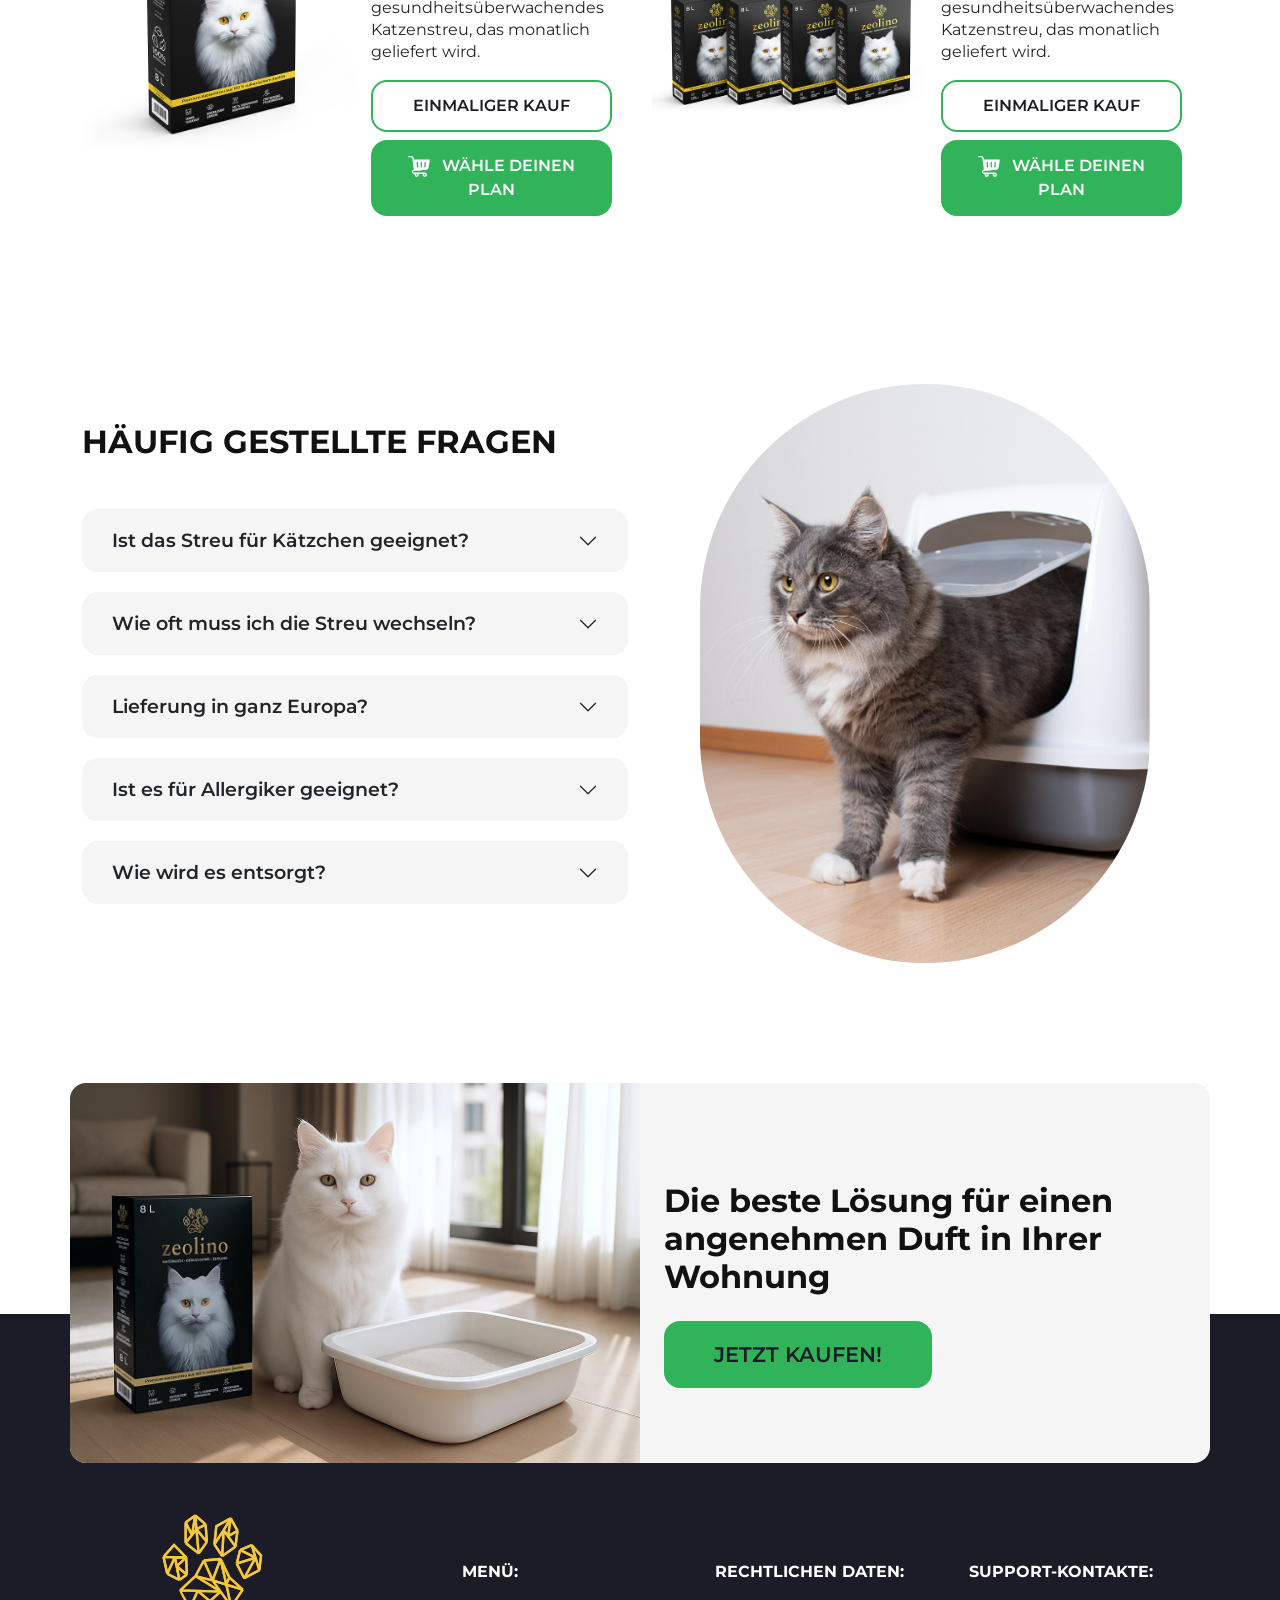
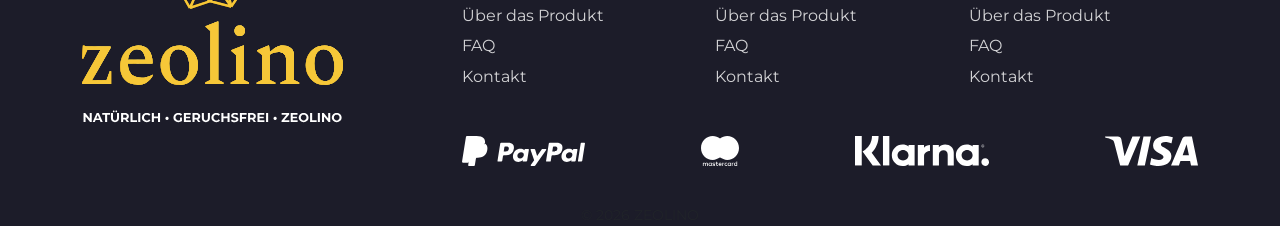
==== commit 15a7aaad: "video" ====
--- a/index.html
+++ b/index.html
@@ -1,7 +1,5 @@
 <!doctype html>
 <html lang="de">
-
-</html>
 
 <head>
     <meta charset="utf-8">
@@ -44,10 +42,10 @@
                     </a>
 
                     <nav class="main-nav d-none d-lg-flex align-items-center gap-4">
-                        <a href="#Produkt" class="nav-link">Über das Produkt</a>
-                        <a href="#FAQ" class="nav-link">FAQ</a>
-                        <a href="#Lieferung" class="nav-link">Lieferung</a>
-                        <a href="#Kontakt" class="nav-link">Kontakt</a>
+                        <a href="#Produkt" class="nav-link mx-2">Über das Produkt</a>
+                        <a href="#FAQ" class="nav-link mx-2">FAQ</a>
+                        <a href="#Lieferung" class="nav-link mx-2">Lieferung</a>
+                        <a href="#Kontakt" class="nav-link mx-2">Kontakt</a>
                     </nav>
 
 
@@ -59,7 +57,19 @@
                             <button type="button" class="btn btn-primary btn-lang">RU</button>
                         </div>
 
-                        <a href="#get" class="btn-cta btn-cta-top">jetzt bestellen</a>
+
+
+
+                        <a href="#get" class="btn-cta btn-cta-top" class="icon-button">
+                            <svg class="button-icon" xmlns="http://www.w3.org/2000/svg" width="41" height="40"
+                                fill="none" viewBox="0 0 41 40">
+                                <path stroke="currentColor"
+                                    d="m39.66 23.114.694-5.77c-1.563-1.768-3.814-4.527-3.814-4.527m3.12 10.297-6.178 3.315m6.178-3.315-1.56-5.149m-4.618 8.464-3.057-5.993m3.057 5.993 4.618-8.464m-7.675 2.471 1.387-5.61m-1.387 5.61 7.675-2.47m-6.288-3.14 4.728-2.01m-4.728 2.01 6.288 3.14m-1.56-5.15 1.56 5.15m-13.6-.623 5.421-3.89m-5.421 3.89-3.184-4.846m3.184 4.846.599-10.712m4.822 6.822.82-6.567m-.82 6.567-2.997-4.24m3.817-2.327L27.966 1.82m2.774 5.068-3.817 2.328m1.043-7.396-5.863 3.22-.788 7.46m6.651-10.68-2.868 4.813m2.868-4.813-1.043 7.396m-5.608 3.283 3.783-5.866m0 0 1.825 2.583m-8.665 2.295-.536-7.173m.536 7.173-3.373 4.75m3.373-4.75-4.256-5.196m3.72-1.977L13.498.639m4.224 3.698-3.72 1.977M13.498.639 9.59 3.476M13.5.64l.503 5.675M13.498.639l-1.34 8.034m-2.57-5.197v8.48m0-8.48 2.568 5.197M9.59 11.956l5.296 4.304M9.59 11.956l2.568-3.283m2.728 7.587-.883-9.947m0 0-1.845 2.36M9.81 17.918l.252 7.077m-.252-7.078-4.98-5.196-4.287 4.973m9.267.224-4.633-.112m4.633.111L5.917 21.52m4.145 3.475L7.036 27.13m3.026-2.136L5.917 21.52m1.12 5.61-4.95-2.55m4.95 2.55-1.12-5.61m-3.83 3.06L.543 17.694m1.544 6.886 3.09-6.774m-4.634-.112 4.634.112m0 0 .74 3.714m11.111-2.36 6.809-.637m-6.809.638-3.435 6.407m3.435-6.407 3.53 8.129m3.279-8.767 3.562 7.556m-3.562-7.556 2.331 10.508m-2.331-10.508-3.278 8.767m6.84-1.211 5.484 5.037M27.4 26.079l-1.23 2.952m6.714 2.085-4.696 7.013m4.696-7.013-6.715-2.085m2.019 9.098-8.7-2.232m8.7 2.232-2.019-9.098m2.019 9.098-4.35-6.18m-4.35 3.948-8.164 2.742m8.164-2.742 4.35-3.949m-4.35 3.95-5.012-4.243m-3.152 6.984c-1.355-2.295-4.028-6.95-3.877-7.205m3.877 7.205 3.152-6.984m-7.029-.22c.151-.256 4.16-4.017 6.147-5.866m-6.147 5.865 7.03.22m-.883-6.085 6.966 1.721m-6.966-1.721 10.244 6.38M20.56 27.29l5.61 1.741m-5.61-1.741 3.278 4.658m0 0-9.362-.293" />
+                            </svg>
+                            JETZT BESTELLEN
+                        </a>
+
+
                         <button class="btn btn-link d-lg-none hamburger" aria-label="Open menu">☰</button>
                     </div>
                 </div>
@@ -75,7 +85,7 @@
                     <p class="hero-sub py-2">100% Natürlich, 0% unangenehmer Geruch, umweltfreundlich
                         und super saugfähig.</p>
                     <div class="hero-ctas mt-4 d-grid text-center">
-                        <a href="#" class="btn-cta">Jetzt bestellen</a>
+                        <a href="#" class="btn-cta animated-element fade-up delay-1">Jetzt bestellen</a>
                     </div>
                     <div class="d-flex my-4 justify-content-between pt-4">
                         <img src="./assets/img/adw_logo_01.svg" class="img-fluid" alt="">
@@ -100,7 +110,7 @@
                 </div>
 
                 <div class="col-md-4">
-                    <img src="./assets/img/about_bg.jpg" class="about_img p-3"
+                    <img src="./assets/img/about_bg.jpg" class="about_img p-3  animated-element fade-up delay-1"
                         alt="Fluffy gray cat curiously inspecting a beige litter box filled with white zeolite litter, set against a minimalist home interior with soft natural lighting. The cat appears comfortable and interested, demonstrating natural interaction with the product">
                 </div>
                 <div class="col-md-4 d-flex flex-column justify-content-center">
@@ -134,22 +144,22 @@
     <section id="adwantages" class="py-5">
         <div class="container bg-light p-5 rounded-5">
             <div class="row mb-4 p-5">
-                <div class="col-md-6 d-flex flex-column justify-content-center align-items-start text-start pr-5">
+                <div class="col-md-6 d-flex flex-column justify-content-center align-items-start text-start px-5">
                     <h2 class="text-uppercase fw-bold">Nicht nur für Katzen – Zeolith als natürliches Dünger!</h2>
-                    <p class="py-3">Unsere Katzenstreu aus Zeolith kann auch im Garten verwendet werden – für Pflanzen,
-                        Obststräucher
-                        und Gemüse. Ein natürlicher Dünger, der Nährstoffe speichert und den Boden verbessert. Werfen
-                        Sie
-                        diesen wertvollen Dünger für Ihre Pflanzen nicht weg.
+                    <p class="py-3 fs-5">Unsere Katzenstreu aus Zeolith kann auch im Garten verwendet werden – für
+                        Pflanzen,
+                        Obststräucher und Gemüse. Ein natürlicher Dünger, der Nährstoffe speichert und den Boden
+                        verbessert. Werfen
+                        Sie diesen wertvollen Dünger für Ihre Pflanzen nicht weg.
                     </p>
-                    <a href="#" class="btn-cta btn-gold">Mehr erfahren</a>
+                    <a href="#" class="btn-cta btn-gold animated-element fade-up delay-1">Mehr erfahren</a>
                 </div>
                 <div class="col-md-6 adw_img_block">
                     <img src="./assets/img/adw_01.jpg" class="adw_img mt-5"
                         alt="Small potted plant with delicate green leaves emerging from rich soil, sitting on a minimalist white surface, suggesting growth and natural beauty">
                     <img src="./assets/img/adw_02.jpg" class="adw_img mb-5"
                         alt="A vibrant green plant with large leaves, thriving in a modern, minimalist setting. The plant is placed in a stylish pot, showcasing its lush foliage against a clean, white background, conveying a sense of freshness and vitality.">
-                    <img src="./assets/img/adw_arrow.svg" class="adw_img_arrow"
+                    <img src="./assets/img/adw_arrow.svg" class="adw_img_arrow "
                         alt="Green directional arrow pointing right, positioned between two plant photos to indicate sequence or progression. Simple minimalist design on white background suggests natural flow and connectivity">
 
                 </div>
@@ -230,7 +240,8 @@
 
                 </div>
                 <div class="col-lg-4">
-                    <img src="./assets/img/testimonials_img.jpg" class="testimonial-img"
+                    <img src="./assets/img/testimonials_img.jpg"
+                        class="testimonial-img animated-element zoom-in delay-5"
                         alt="A man and a black-and-white cat touch noses as the man gently cradles the cat and the cat raises a paw to his face, indoor living space with a soft rug and wooden chair legs visible in warm natural light, no visible text, warm affectionate and tender mood">
                 </div>
             </div>
@@ -276,10 +287,13 @@
                 </div>
 
 
-
                 <div class="col-md-12 text-center mb-4 py-4 d-flex justify-content-center align-items-center gap-3">
-                    <a href="#" class=" btn-gold btn-video"> <img src="./assets/img/icons/play_icon.svg"
-                            class="img-fluid" alt="play video icon">Video-Anleitung</a>
+                    <a type="button" class=" btn-gold btn-video animated-element zoom-in delay-5" type="button"
+                        class="btn btn-primary" data-bs-toggle="modal" data-bs-target="#videoModal"> <img
+                            src="./assets/img/icons/play_icon.svg" class="img-fluid"
+                            alt="play video icon">Video-Anleitung</a>
+
+
                 </div>
             </div>
         </div>
@@ -574,6 +588,25 @@
         </div>
     </footer>
 
+
+    <!-- Модальное окно -->
+    <div class="modal fade" id="videoModal" tabindex="-1" aria-labelledby="videoModalLabel" aria-hidden="true">
+        <div class="modal-dialog modal-dialog-centered modal-lg">
+            <div class="modal-content border-0 bg-dark">
+                <div class="modal-body p-0">
+                    <!-- Видеофрейм -->
+                    <div class="ratio ratio-16x9">
+                        <iframe id="videoFrame" src="" title="YouTube video" allow="autoplay; encrypted-media"
+                            allowfullscreen></iframe>
+                    </div>
+                </div>
+                <button type="button" class="btn-close btn-close-white position-absolute top-0 end-0 m-3"
+                    data-bs-dismiss="modal" aria-label="Close"></button>
+            </div>
+        </div>
+    </div>
+
+
     <script>
         // set year
         document.getElementById('year').textContent = new Date().getFullYear();
@@ -606,6 +639,53 @@
             },
         });
     </script>
+    <script>
+        // 1. Получаем все элементы, которые нужно анимировать
+        const animatedElements = document.querySelectorAll('.animated-element');
+
+        // 2. Настройки Intersection Observer
+        const observerOptions = {
+            root: null, // Наблюдаем относительно viewport (окна браузера)
+            rootMargin: '0px 0px -100px 0px', // Элемент будет считаться видимым на 100px раньше, чем он достигнет нижней границы
+            threshold: 0.1 // Срабатывает, когда 10% элемента становится видимым
+        };
+
+        // 3. Создаем Observer
+        const observer = new IntersectionObserver((entries, observer) => {
+            entries.forEach(entry => {
+                // Если элемент стал видимым
+                if (entry.isIntersecting) {
+                    // Добавляем класс, запускающий CSS-анимацию
+                    entry.target.classList.add('is-visible');
+                    // Опционально: прекращаем наблюдение за элементом после первого появления
+                    observer.unobserve(entry.target);
+                }
+            });
+        }, observerOptions);
+
+        // 4. Начинаем наблюдение за всеми элементами
+        animatedElements.forEach(element => {
+            observer.observe(element);
+        });
+    </script>
+
+    <script>
+        // Автоматически вставляем ссылку и останавливаем видео при закрытии
+        const videoModal = document.getElementById('videoModal');
+        const videoFrame = document.getElementById('videoFrame');
+        const videoSrc = "https://www.youtube.com/embed/dQw4w9WgXcQ";
+
+
+        videoModal.addEventListener('show.bs.modal', () => {
+            videoFrame.src = videoSrc;
+        });
+
+        videoModal.addEventListener('hidden.bs.modal', () => {
+            videoFrame.src = "";
+        });
+    </script>
+
+
 </body>
 
 </html>
--- a/assets/css/zeolino.css
+++ b/assets/css/zeolino.css
@@ -26,8 +26,8 @@
 
 .navbar_top_container {
   background: #1C1C29;
-  padding: 10px 20px;
-  border-radius: 8px;
+  padding: 12px 12px;
+  border-radius: 16px;
   color: #fff;
   margin-bottom: 30px;
 }
@@ -35,13 +35,6 @@
 .nav-link {
   color: #fff !important;
   font-weight: 500;
-}
-
-.brand-name {
-  font-weight: 700;
-  font-size: 1.125rem;
-  color: var(--brand);
-  letter-spacing: 0.04em
 }
 
 .main-nav .nav-link {
@@ -51,7 +44,7 @@
 }
 
 .main-nav .nav-link:hover {
-  color: var(--brand)
+  opacity: 0.7;
 }
 
 .btn-cta {
@@ -72,11 +65,19 @@
 }
 
 .btn-cta-top {
-  padding: 0.8rem 2rem;
+  padding: 0.7rem 2rem;
   font-size: 1.2rem;
   border-radius: 5px;
   border: 2px solid var(--text);
-}
+  display: flex;
+}
+
+.button-icon {
+  width: 25px;
+  height: 25px;
+  margin-right: 10px;
+}
+
 
 .btn-lang {
   background: none;
@@ -96,6 +97,7 @@
   background-color: var(--text);
   color: #fff;
   border: 2px solid var(--accent);
+  border-radius: 9px;
 }
 
 /* Respect user preference for reduced motion */
@@ -175,7 +177,7 @@
 
 .adw_img_arrow {
   position: absolute;
-  bottom: 0px;
+  bottom: -50px;
   left: 50%;
   /* 2. Смещаем элемент обратно на половину его собственной ширины/высоты */
   transform: translate(-50%, -50%);
@@ -466,6 +468,11 @@
   border-top: 0;
   margin: 20px 0px;
   border-radius: 16px;
+}
+
+.accordion-button:hover {
+  background: var(--text);
+  color: #fff;
 }
 
 
@@ -494,4 +501,82 @@
   --bs-accordion-body-padding-y: 1rem;
   --bs-accordion-active-color: #333;
   --bs-accordion-active-bg: var(--gold);
+}
+
+
+/* 1. Начальные (скрытые) стили */
+.animated-element {
+  opacity: 0;
+  transition:
+    opacity 0.6s ease-out,
+    transform 0.6s ease-out;
+  /* Устанавливаем плавный переход */
+}
+
+/* 2. Определяем анимацию "Fade Up" (подъем) */
+.fade-up {
+  /* Сдвигаем элемент вниз на 20px */
+  transform: translateY(20px);
+}
+
+/* 3. Определяем анимацию "Fade In" (простое появление) */
+.fade-in {
+  /* Без сдвига */
+  transform: translateY(0);
+}
+
+/* Добавьте больше классов задержки в ваш CSS */
+.delay-1 {
+  transition-delay: 0.1s;
+}
+
+.delay-2 {
+  transition-delay: 0.2s;
+}
+
+.delay-3 {
+  transition-delay: 0.3s;
+}
+
+.delay-4 {
+  transition-delay: 0.4s;
+}
+
+.delay-5 {
+  transition-delay: 0.5s;
+}
+
+/* Начальное состояние для выезда слева */
+.slide-left {
+  opacity: 0;
+  /* Сдвиг влево на 50px */
+  transform: translateX(-50px);
+}
+
+/* Активное состояние (общий класс .is-visible) */
+.animated-element.is-visible.slide-left {
+  opacity: 1;
+  /* Возвращаем в исходное положение */
+  transform: translateX(0);
+}
+
+/* Начальное состояние для увеличения */
+.zoom-in {
+  opacity: 0;
+  /* Уменьшаем масштаб до 80% */
+  transform: scale(0.8);
+}
+
+/* Активное состояние (общий класс .is-visible) */
+.animated-element.is-visible.zoom-in {
+  opacity: 1;
+  /* Возвращаем к нормальному масштабу */
+  transform: scale(1);
+}
+
+/* 5. Конечный (активный) стиль, который добавляется при прокрутке */
+.animated-element.is-visible {
+  opacity: 1;
+  transform: translateY(0);
+  /* Возвращаем элемент в исходное положение */
 }
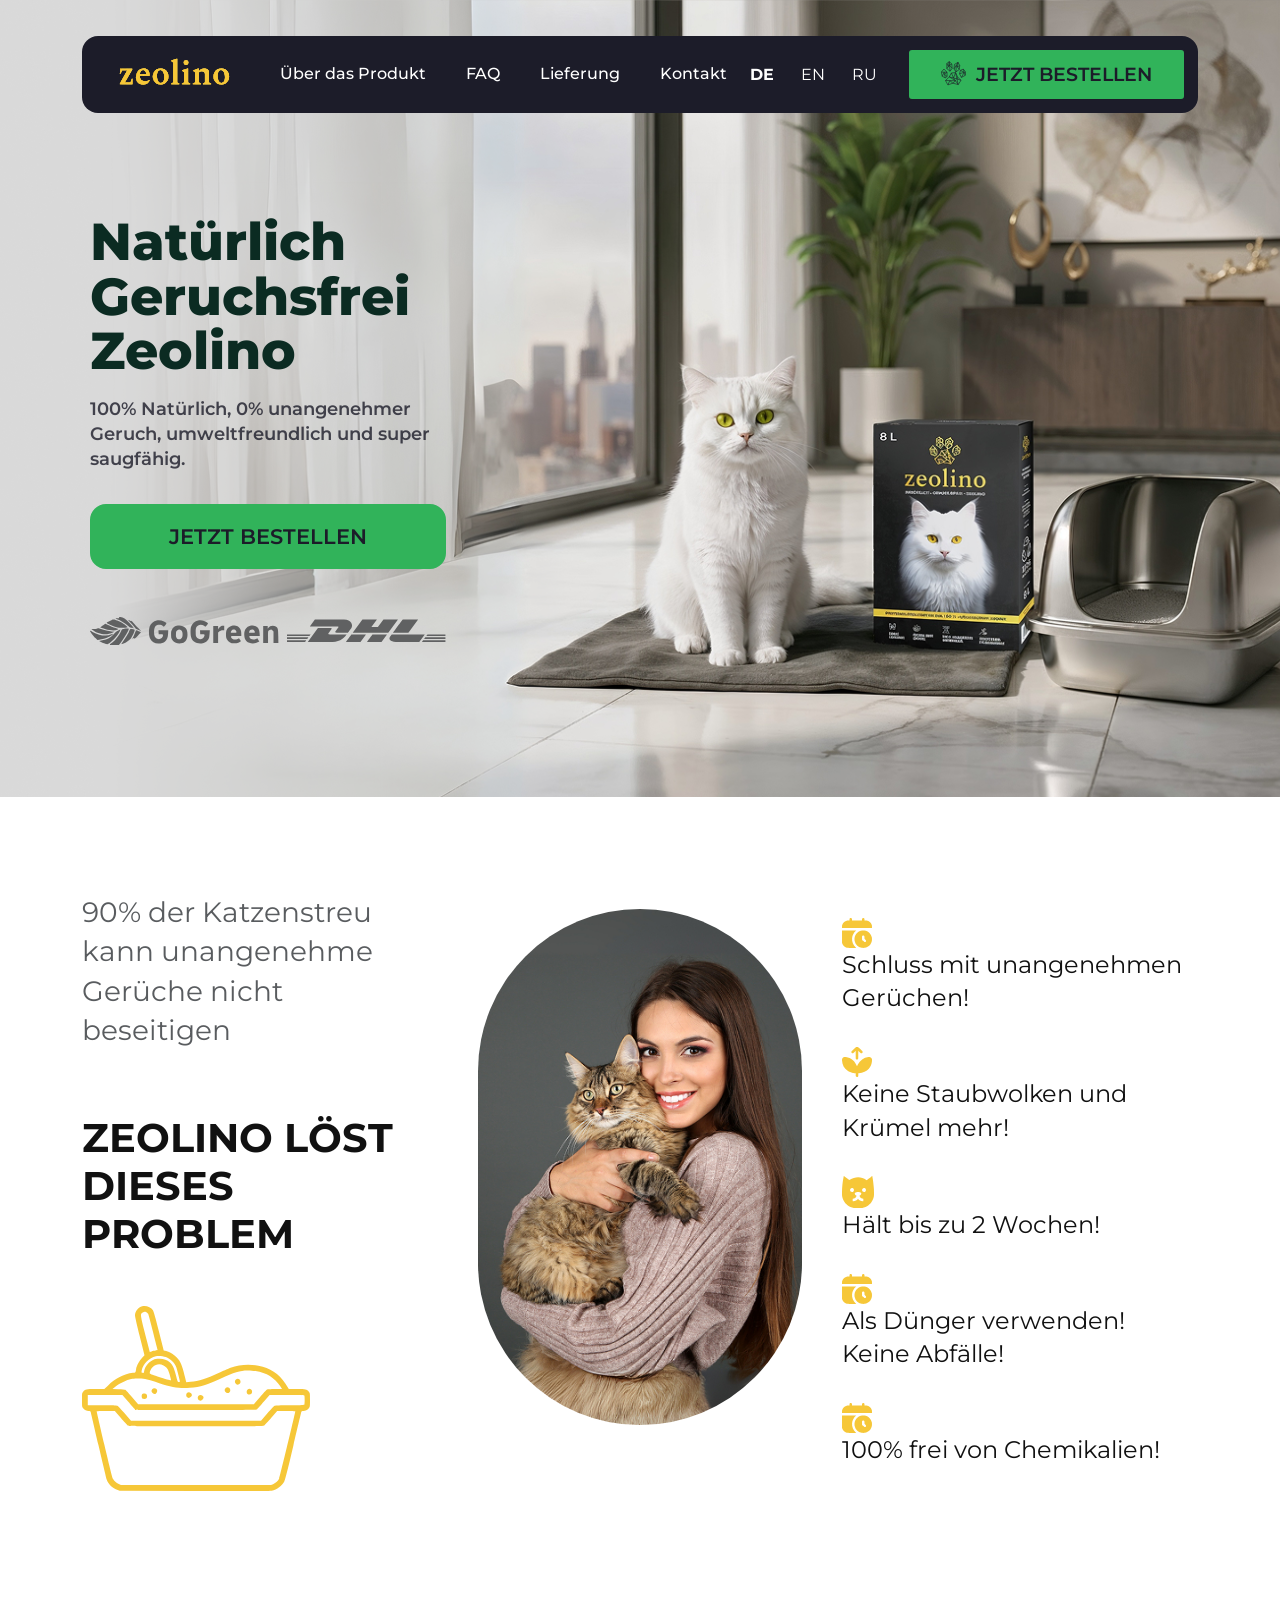
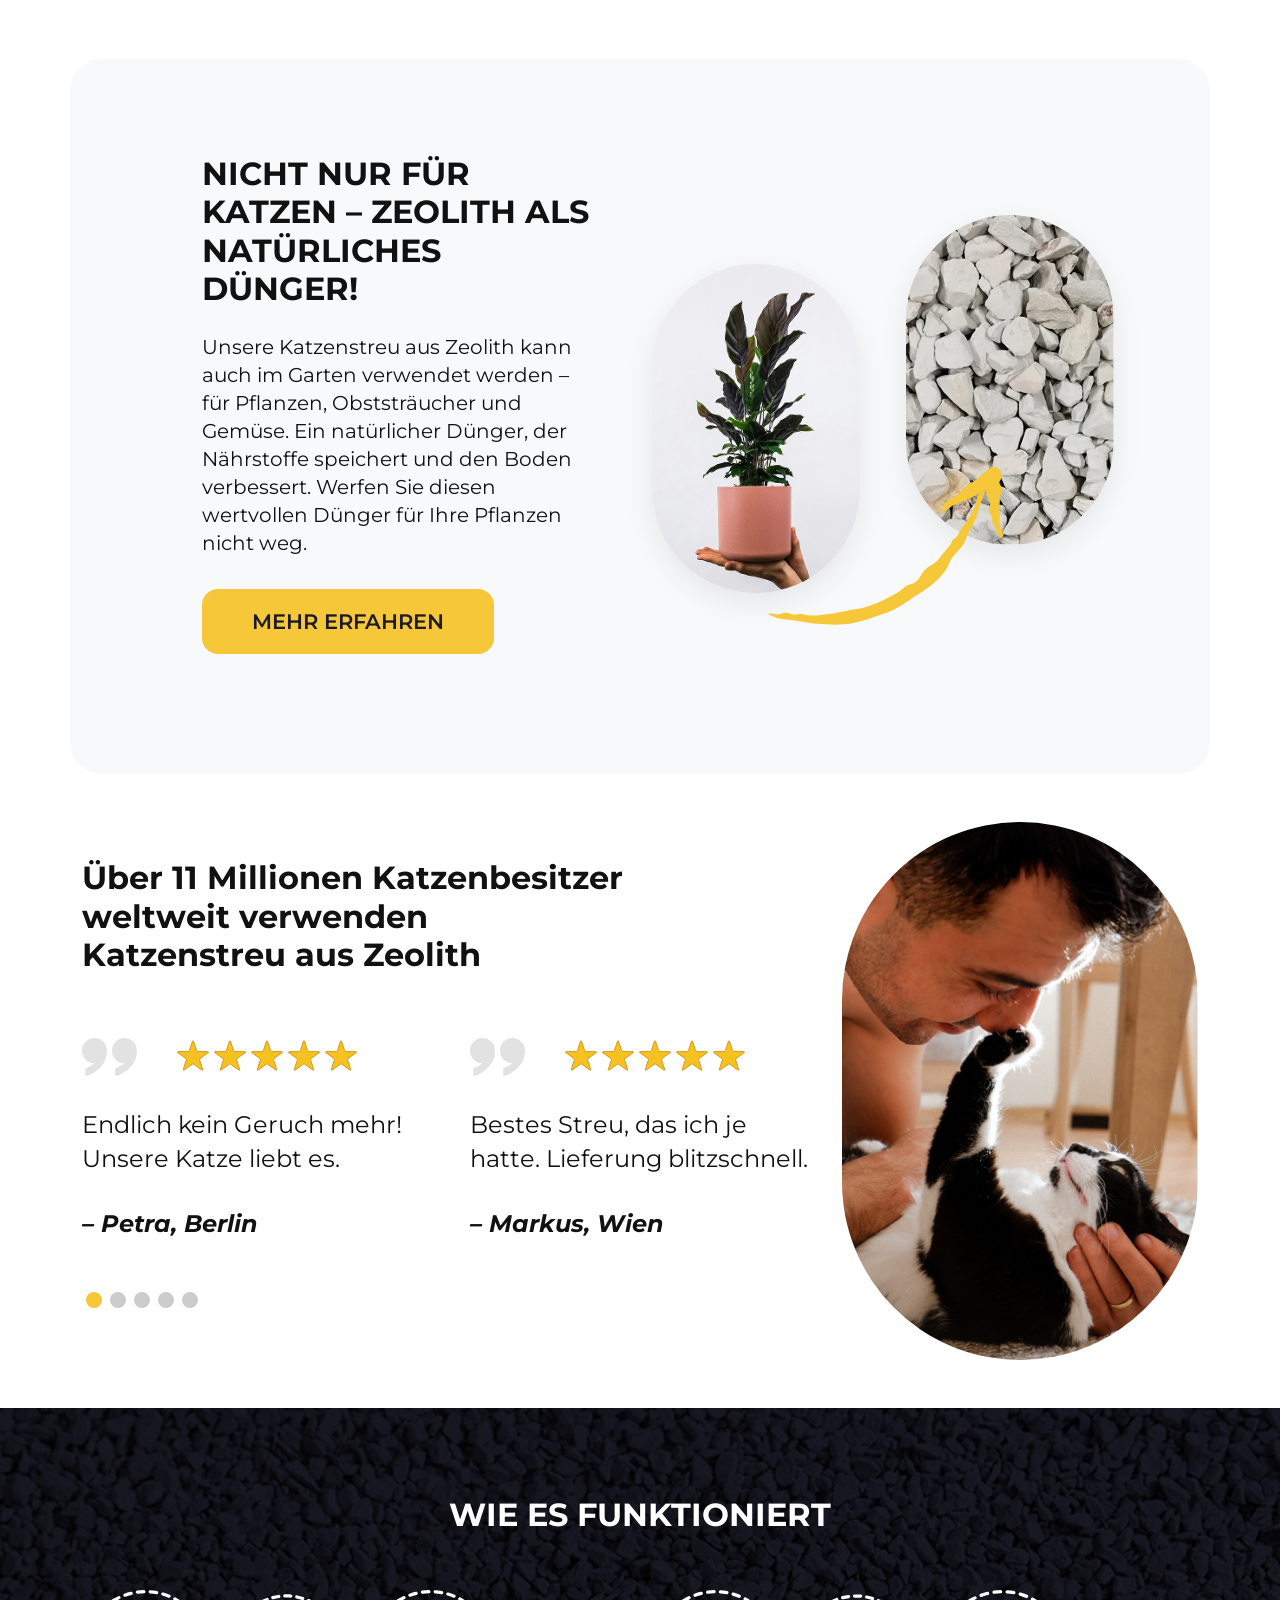
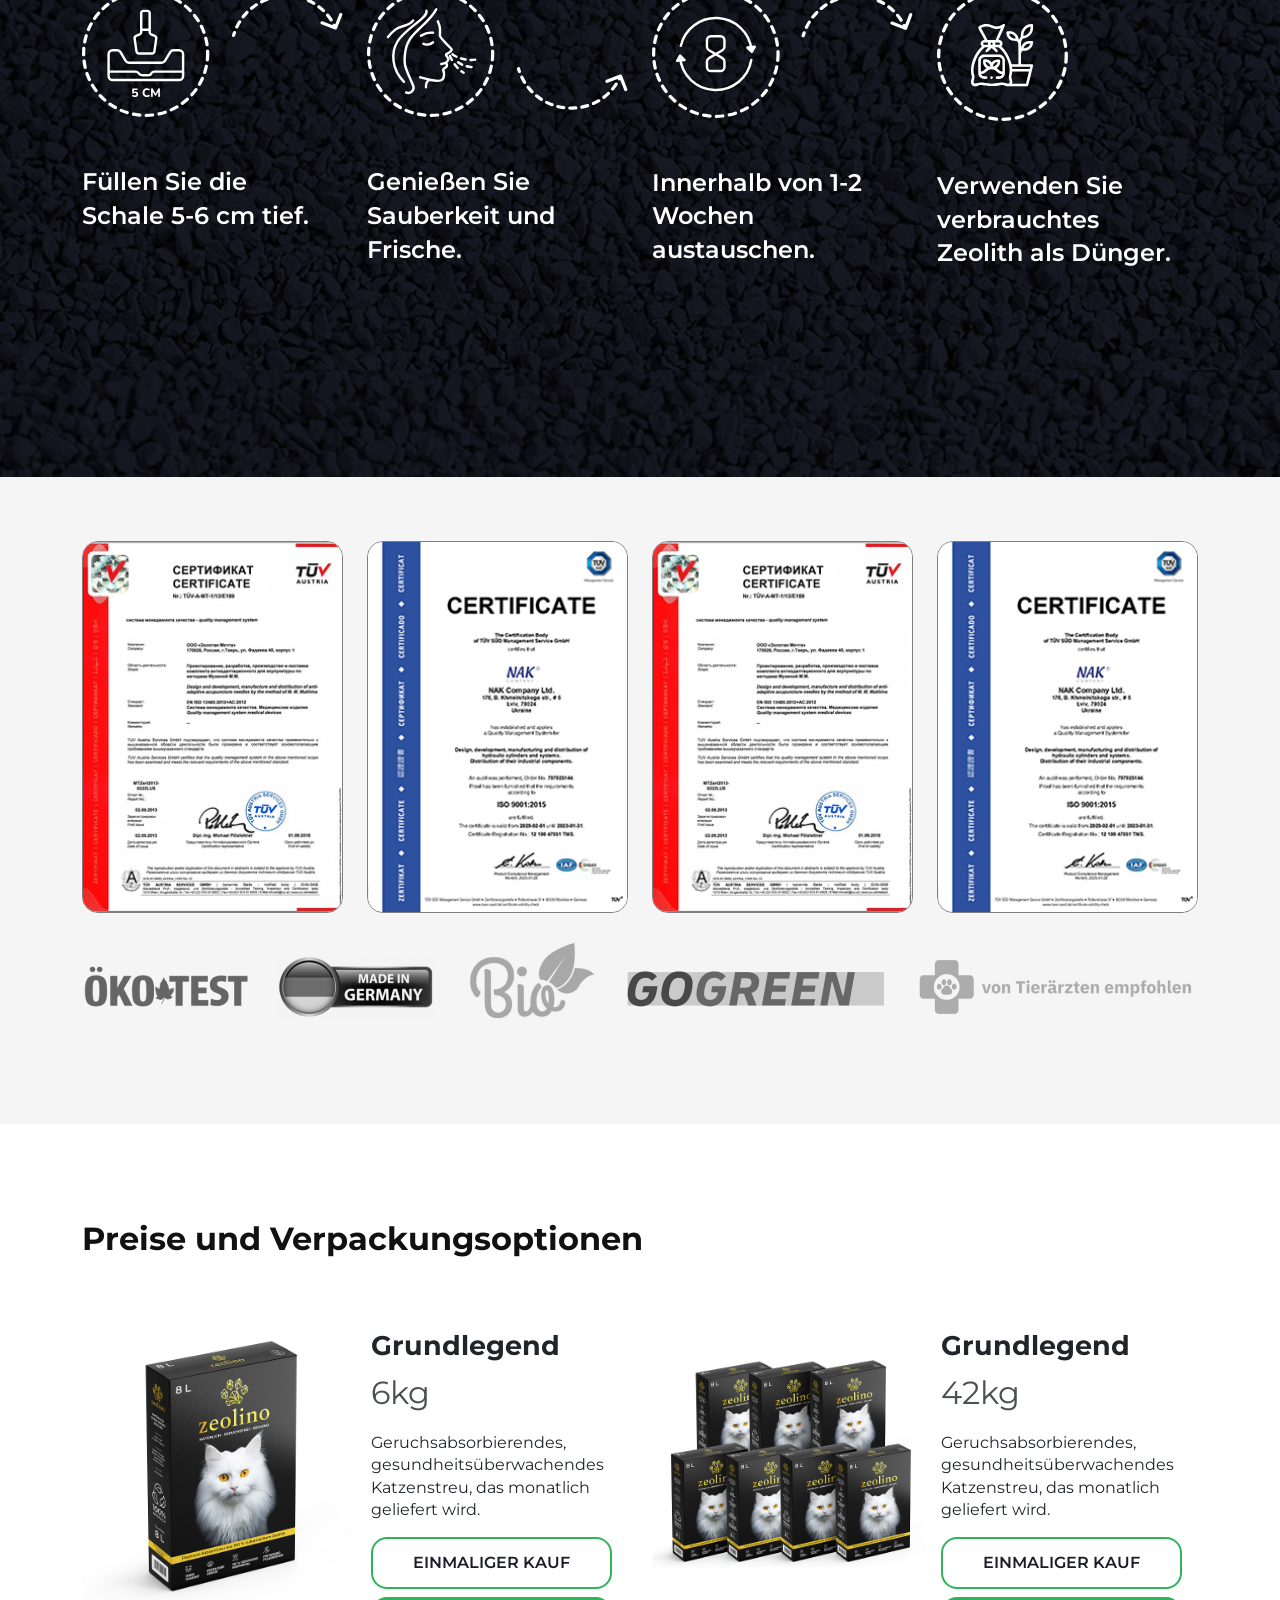
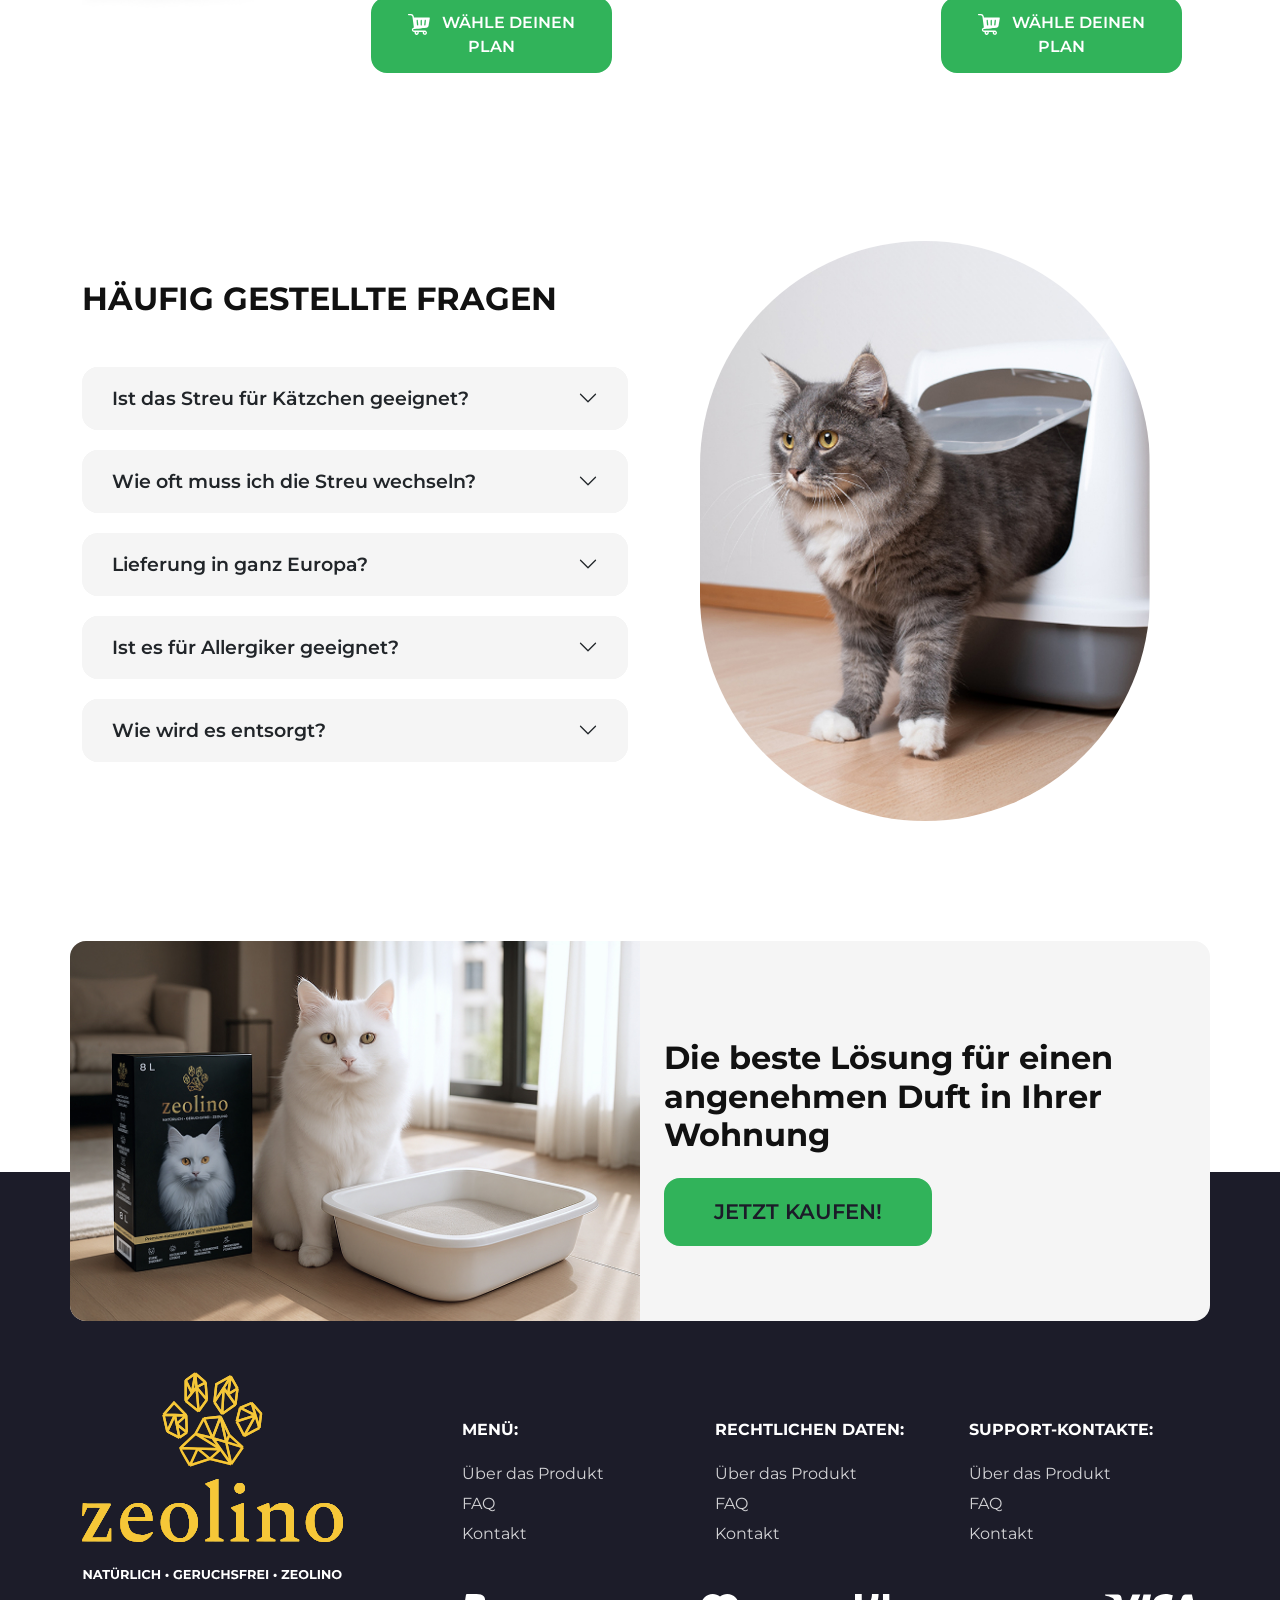
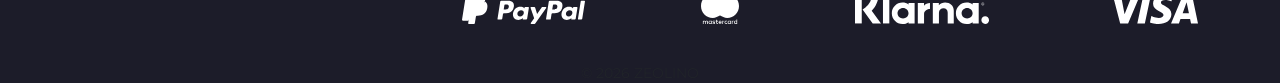
==== commit ae9bd561: "111" ====
--- a/index.html
+++ b/index.html
@@ -305,20 +305,69 @@
     <section class="bg-certificates py-3">
         <div class="container py-5 ">
             <div class="row">
-                <div class="col-md-12 ">
-                    <h2 class="text-uppercase fw-bold pt-5 pb-5">Bescheinigungen</h2>
-                </div>
                 <div class="col-md-3">
-                    <img src="./assets/img/Certitficate_01.jpg" class="certificate-img" alt="">
+                    <a href="./assets/img/Certitficate_01.jpg" target="_blank" class="certificate-wrapper">
+                        <img src="./assets/img/Certitficate_02.jpg" class="certificate-img" alt="Сертификат">
+
+                        <div class="certificate-overlay">
+                            <svg class="overlay-svg-icon" viewBox="0 0 24 24" fill="none"
+                                xmlns="http://www.w3.org/2000/svg">
+                                <path
+                                    d="M11 19C15.4183 19 19 15.4183 19 11C19 6.58172 15.4183 3 11 3C6.58172 3 3 6.58172 3 11C3 15.4183 6.58172 19 11 19Z"
+                                    stroke-width="2" stroke-linecap="round" stroke-linejoin="round" />
+                                <path d="M21 21L16.65 16.65" stroke-width="2" stroke-linecap="round"
+                                    stroke-linejoin="round" />
+                            </svg>
+                        </div>
+                    </a>
                 </div>
                 <div class="col-md-3">
-                    <img src="./assets/img/Certitficate_02.jpg" class="certificate-img" alt="">
+                    <a href="./assets/img/Certitficate_02.jpg" target="_blank" class="certificate-wrapper">
+                        <img src="./assets/img/Certitficate_01.jpg" class="certificate-img" alt="Сертификат">
+
+                        <div class="certificate-overlay">
+                            <svg class="overlay-svg-icon" viewBox="0 0 24 24" fill="none"
+                                xmlns="http://www.w3.org/2000/svg">
+                                <path
+                                    d="M11 19C15.4183 19 19 15.4183 19 11C19 6.58172 15.4183 3 11 3C6.58172 3 3 6.58172 3 11C3 15.4183 6.58172 19 11 19Z"
+                                    stroke-width="2" stroke-linecap="round" stroke-linejoin="round" />
+                                <path d="M21 21L16.65 16.65" stroke-width="2" stroke-linecap="round"
+                                    stroke-linejoin="round" />
+                            </svg>
+                        </div>
+                    </a>
                 </div>
                 <div class="col-md-3">
-                    <img src="./assets/img/Certitficate_01.jpg" class="certificate-img" alt="">
+                    <a href="./assets/img/Certitficate_01.jpg" target="_blank" class="certificate-wrapper">
+                        <img src="./assets/img/Certitficate_02.jpg" class="certificate-img" alt="Сертификат">
+
+                        <div class="certificate-overlay">
+                            <svg class="overlay-svg-icon" viewBox="0 0 24 24" fill="none"
+                                xmlns="http://www.w3.org/2000/svg">
+                                <path
+                                    d="M11 19C15.4183 19 19 15.4183 19 11C19 6.58172 15.4183 3 11 3C6.58172 3 3 6.58172 3 11C3 15.4183 6.58172 19 11 19Z"
+                                    stroke-width="2" stroke-linecap="round" stroke-linejoin="round" />
+                                <path d="M21 21L16.65 16.65" stroke-width="2" stroke-linecap="round"
+                                    stroke-linejoin="round" />
+                            </svg>
+                        </div>
+                    </a>
                 </div>
                 <div class="col-md-3">
-                    <img src="./assets/img/Certitficate_02.jpg" class="certificate-img" alt="">
+                    <a href="./assets/img/Certitficate_02.jpg" target="_blank" class="certificate-wrapper">
+                        <img src="./assets/img/Certitficate_01.jpg" class="certificate-img" alt="Сертификат">
+
+                        <div class="certificate-overlay">
+                            <svg class="overlay-svg-icon" viewBox="0 0 24 24" fill="none"
+                                xmlns="http://www.w3.org/2000/svg">
+                                <path
+                                    d="M11 19C15.4183 19 19 15.4183 19 11C19 6.58172 15.4183 3 11 3C6.58172 3 3 6.58172 3 11C3 15.4183 6.58172 19 11 19Z"
+                                    stroke-width="2" stroke-linecap="round" stroke-linejoin="round" />
+                                <path d="M21 21L16.65 16.65" stroke-width="2" stroke-linecap="round"
+                                    stroke-linejoin="round" />
+                            </svg>
+                        </div>
+                    </a>
                 </div>
             </div>
 
--- a/assets/css/zeolino.css
+++ b/assets/css/zeolino.css
@@ -58,8 +58,7 @@
 }
 
 .btn-cta {
-  transition: background-color 240ms cubic-bezier(.2, .9, .2, 1), color 240ms cubic-bezier(.2, .9, .2, 1), transform 180ms ease, box-shadow 240ms cubic-bezier(.2, .9, .2, 1);
-  will-change: transform, background-color;
+  transition: all 0.3s ease;
   font-weight: 600;
   border: 2px solid var(--accent);
 }
@@ -97,16 +96,6 @@
   background-color: var(--text);
   color: #fff;
   border: 2px solid var(--accent);
-  border-radius: 9px;
-}
-
-/* Respect user preference for reduced motion */
-@media (prefers-reduced-motion: reduce) {
-  .btn-cta {
-    transition: none;
-    transform: none;
-    box-shadow: none;
-  }
 }
 
 .btn-gold {
@@ -121,7 +110,6 @@
   background-size: cover;
   background-position: center;
 }
-
 
 .hero-title {
   font-size: 2.5rem;
@@ -503,6 +491,68 @@
   --bs-accordion-active-bg: var(--gold);
 }
 
+/* 1. Стили контейнера (родителя) */
+.certificate-wrapper {
+  position: relative;
+  /* Ключевое свойство для позиционирования наложения */
+  display: block;
+  overflow: hidden;
+  cursor: pointer;
+}
+
+/* 2. Стили изображения */
+.certificate-img {
+  display: block;
+  width: 100%;
+  height: auto;
+  transition: transform 0.3s ease;
+  /* Плавное увеличение */
+}
+
+/* 3. Стили зеленого наложения (оверлея) */
+.certificate-overlay {
+  position: absolute;
+  top: 0;
+  left: 0;
+  width: 100%;
+  height: 100%;
+  /* Зеленый цвет с прозрачностью (85%) */
+  background-color: rgba(49, 179, 90, 1);
+  opacity: 0;
+  display: flex;
+  /* Для центрирования иконки */
+  justify-content: center;
+  border-radius: 16px;
+  align-items: center;
+  transition: opacity 0.3s ease;
+  /* Плавное появление */
+}
+
+/* 4. Стили встроенной SVG-иконки */
+.overlay-svg-icon {
+  width: 60px;
+  height: 60px;
+  stroke: white;
+  fill: none;
+  opacity: 0;
+  transform: scale(0.5);
+  transition: transform 0.3s ease, opacity 0.3s ease;
+}
+
+.certificate-wrapper:hover .certificate-overlay {
+  opacity: 1;
+}
+
+.certificate-wrapper:hover .overlay-svg-icon {
+  opacity: 1;
+  transform: scale(1);
+}
+
+/* Опционально: Эффект небольшого увеличения изображения */
+.certificate-wrapper:hover .certificate-img {
+  transform: scale(1);
+}
+
 
 /* 1. Начальные (скрытые) стили */
 .animated-element {
@@ -510,18 +560,15 @@
   transition:
     opacity 0.6s ease-out,
     transform 0.6s ease-out;
-  /* Устанавливаем плавный переход */
 }
 
 /* 2. Определяем анимацию "Fade Up" (подъем) */
 .fade-up {
-  /* Сдвигаем элемент вниз на 20px */
   transform: translateY(20px);
 }
 
 /* 3. Определяем анимацию "Fade In" (простое появление) */
 .fade-in {
-  /* Без сдвига */
   transform: translateY(0);
 }
 
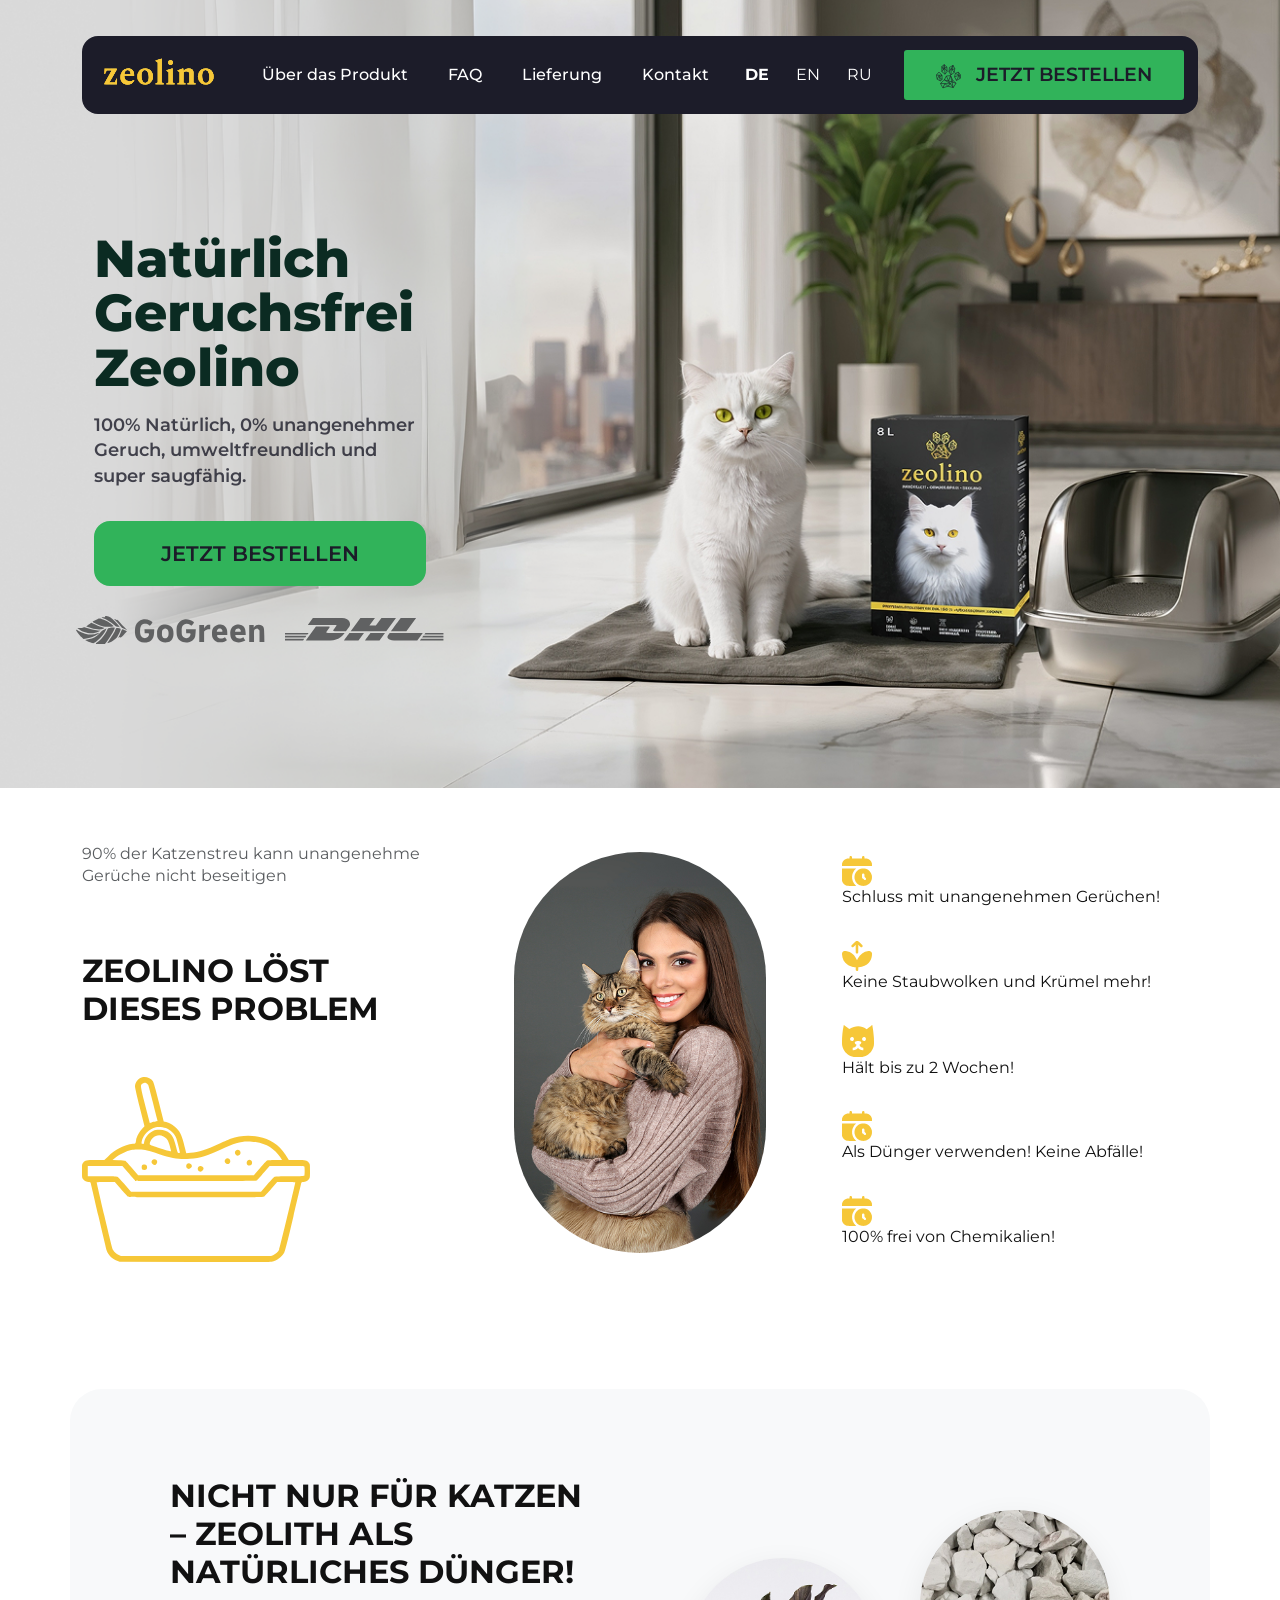
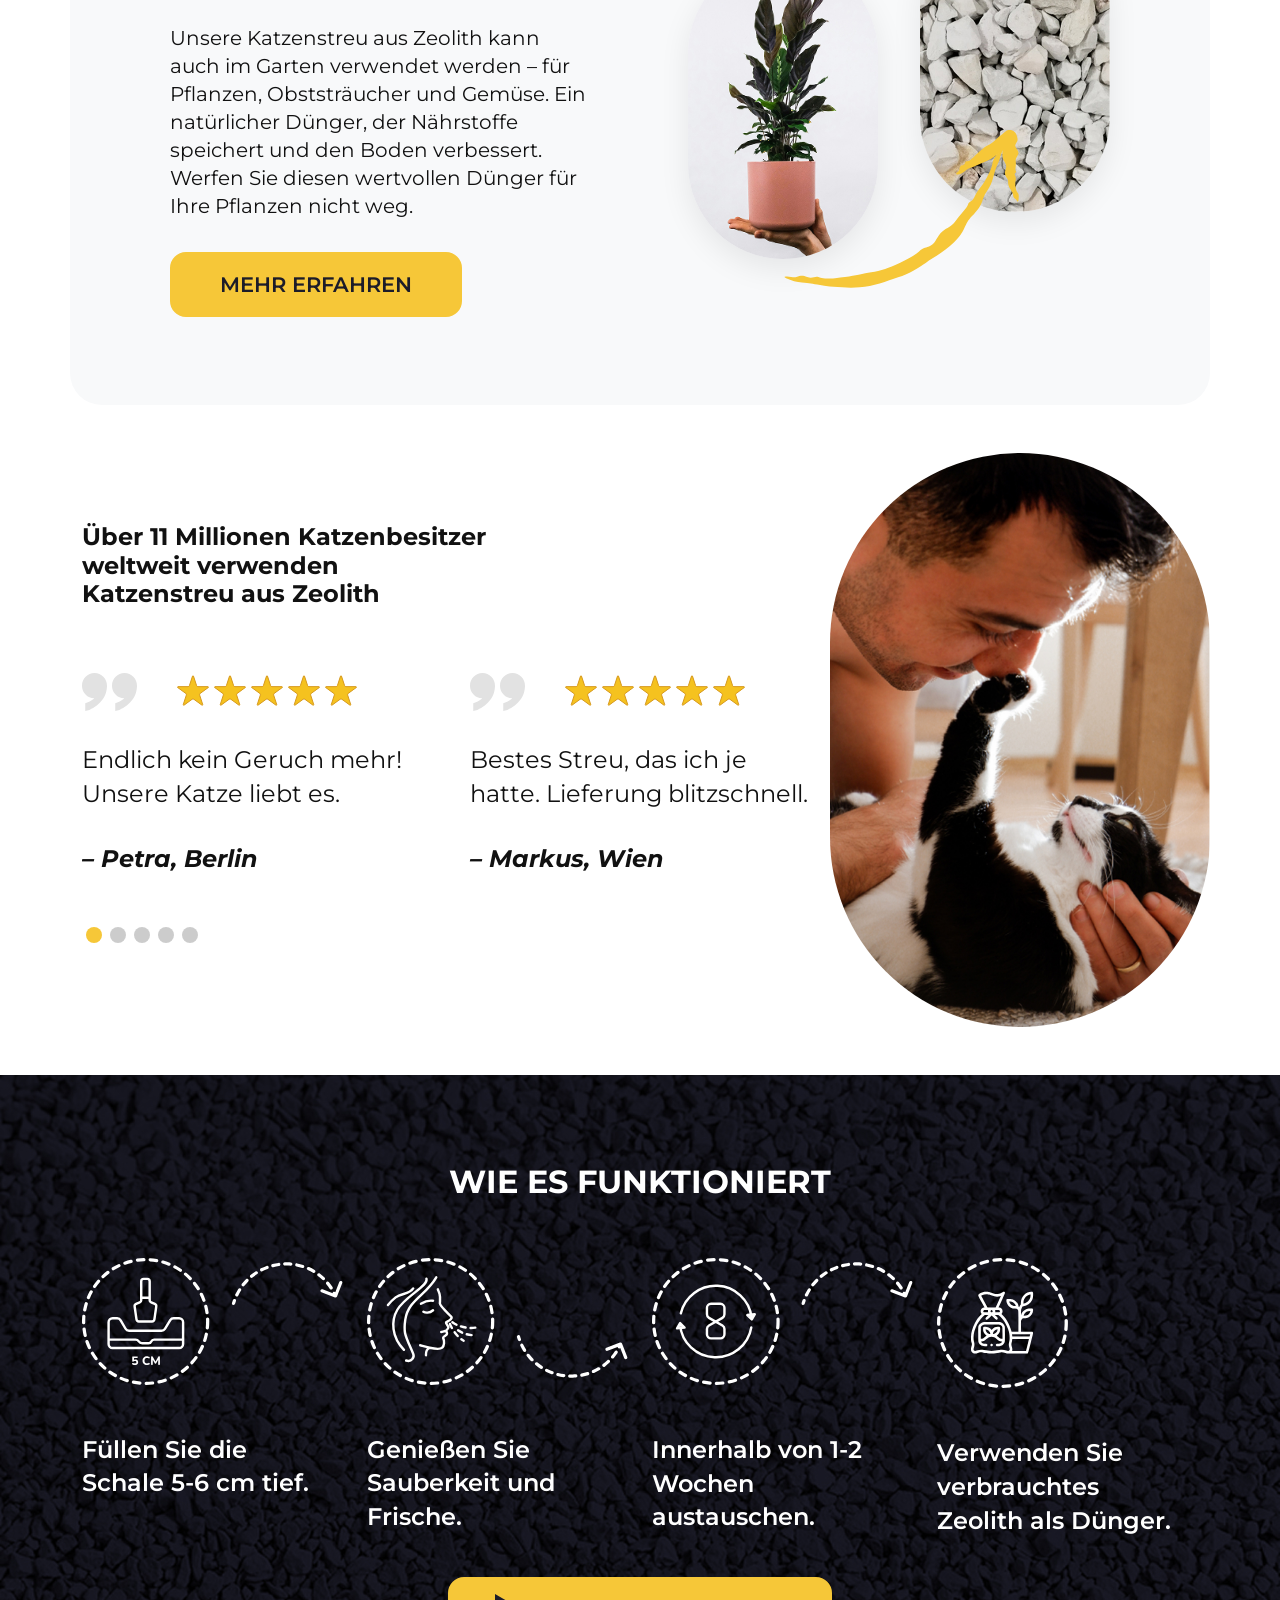
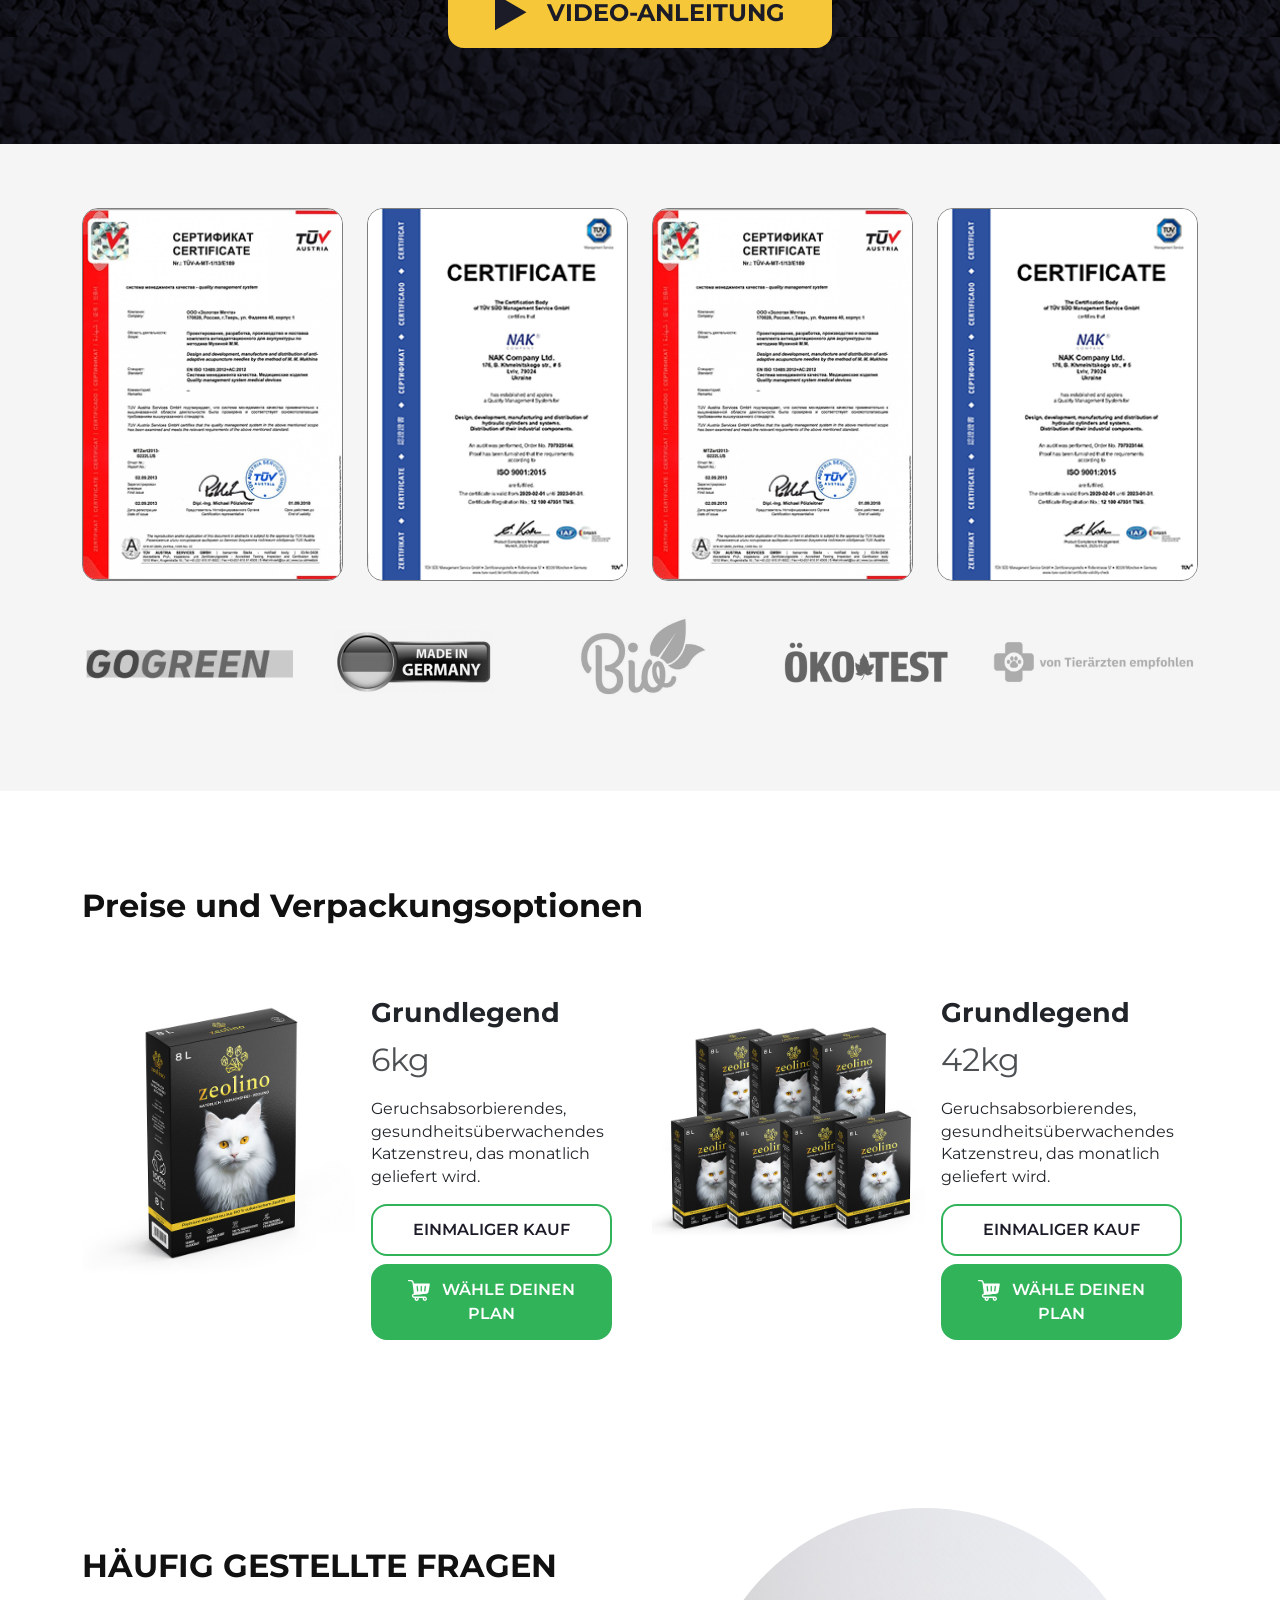
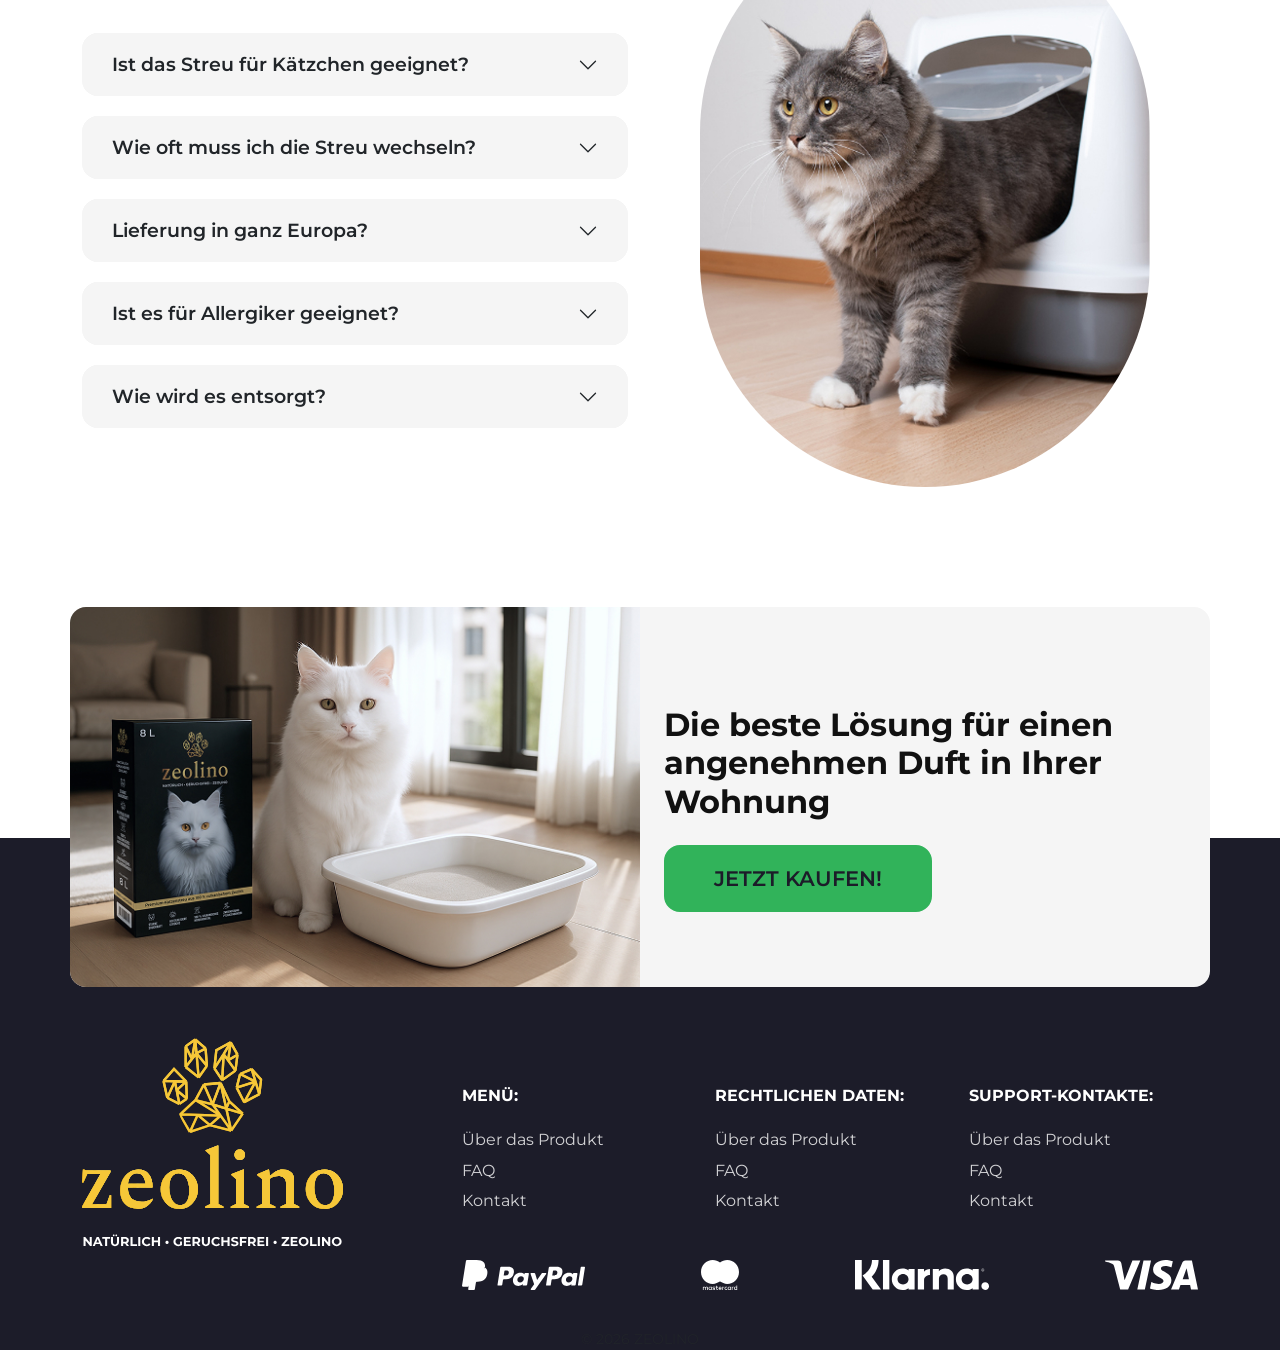
==== commit 3b4a53b4: "reneee" ====
--- a/index.html
+++ b/index.html
@@ -24,11 +24,6 @@
 </head>
 
 <body>
-
-
-
-
-
     <!-- Hero -->
     <section class="hero">
 
@@ -36,11 +31,12 @@
         <header class="site-header py-3">
             <div class="container">
                 <div class="d-flex align-items-center justify-content-between navbar_top_container">
+
                     <a class="brand d-flex align-items-center text-decoration-none" href="#">
-                        <img src="assets/img/logo.svg" alt="ZEOLINO logo" class="logo me-3" width="161" height="38">
-
+                        <img src="assets/img/logo.svg" alt="ZEOLINO logo" class="logo me-3" width="130" height="38">
                     </a>
 
+                    <!-- Desktop navigation -->
                     <nav class="main-nav d-none d-lg-flex align-items-center gap-4">
                         <a href="#Produkt" class="nav-link mx-2">Über das Produkt</a>
                         <a href="#FAQ" class="nav-link mx-2">FAQ</a>
@@ -48,19 +44,14 @@
                         <a href="#Kontakt" class="nav-link mx-2">Kontakt</a>
                     </nav>
 
-
-
                     <div class="d-flex align-items-center gap-3">
-                        <div class="btn-group" role="group" aria-label="Basic example">
-                            <button type="button" class="btn btn-primary btn-lang fw-bold">DE</button>
-                            <button type="button" class="btn btn-primary btn-lang">EN</button>
-                            <button type="button" class="btn btn-primary btn-lang">RU</button>
-                        </div>
-
-
-
-
-                        <a href="#get" class="btn-cta btn-cta-top" class="icon-button">
+                        <div class="btn-group" role="group">
+                            <button class="btn btn-primary btn-lang fw-bold">DE</button>
+                            <button class="btn btn-primary btn-lang">EN</button>
+                            <button class="btn btn-primary btn-lang">RU</button>
+                        </div>
+
+                        <a href="#get" class="btn-cta btn-cta-top d-none d-xl-block" class="icon-button">
                             <svg class="button-icon" xmlns="http://www.w3.org/2000/svg" width="41" height="40"
                                 fill="none" viewBox="0 0 41 40">
                                 <path stroke="currentColor"
@@ -69,26 +60,48 @@
                             JETZT BESTELLEN
                         </a>
 
-
-                        <button class="btn btn-link d-lg-none hamburger" aria-label="Open menu">☰</button>
+                        <!-- Mobile hamburger button -->
+                        <button class="hamburger-btn d-lg-none" type="button" data-bs-toggle="offcanvas"
+                            data-bs-target="#mobileOffcanvas" aria-controls="mobileOffcanvas">
+                            <span class="burger-line"></span>
+                            <span class="burger-line"></span>
+                            <span class="burger-line"></span>
+                        </button>
                     </div>
                 </div>
             </div>
         </header>
 
+        <!-- MOBILE OFFCANVAS MENU -->
+        <div class="offcanvas offcanvas-end mobile-menu bg-dark" tabindex="-1" id="mobileOffcanvas">
+            <div class="offcanvas-header">
+                <h5 class="offcanvas-title text-white"><b>Menü:</b></h5>
+                <button type="button" class="btn-close " data-bs-dismiss="offcanvas"></button>
+            </div>
+
+            <div class="offcanvas-body">
+                <nav class="nav flex-column gap-3">
+                    <a class="nav-link mobile-link" href="#Produkt">Über das Produkt</a>
+                    <a class="nav-link mobile-link" href="#FAQ">FAQ</a>
+                    <a class="nav-link mobile-link" href="#Lieferung">Lieferung</a>
+                    <a class="nav-link mobile-link" href="#Kontakt">Kontakt</a>
+                </nav>
+            </div>
+        </div>
 
 
         <div class="container">
             <div class="row align-items-center">
-                <div class="col-lg-4 m-2">
-                    <h1 class="hero-title pt-5">Natürlich Geruchsfrei Zeolino</h1>
+                <div class="col-md-6 col-xl-4 p-4 text-center text-md-start">
+                    <h1 class="hero-title pt-0 pt-md-5">Natürlich Geruchsfrei Zeolino</h1>
                     <p class="hero-sub py-2">100% Natürlich, 0% unangenehmer Geruch, umweltfreundlich
                         und super saugfähig.</p>
                     <div class="hero-ctas mt-4 d-grid text-center">
                         <a href="#" class="btn-cta animated-element fade-up delay-1">Jetzt bestellen</a>
                     </div>
-                    <div class="d-flex my-4 justify-content-between pt-4">
-                        <img src="./assets/img/adw_logo_01.svg" class="img-fluid" alt="">
+                    <div class="adw_logos_top">
+                        <img src="./assets/img/adw_logo_01.svg" class="img-fluid"
+                            alt="ADW logo featuring stylized gray geometric letterforms and abstract shapes in a minimalist design against a white background, representing a partner or certification mark for the ZEOLINO brand">
                         <img src="./assets/img/adw_logo_02.svg" class="img-fluid" alt="">
                     </div>
 
@@ -99,38 +112,42 @@
     </section>
 
     <!-- Features -->
-    <section id="features" class="features py-5 my-5">
+    <section id="features" class="features pt-5 pb-5 py-xl-0 ">
         <div class="container">
             <div class="row mb-4">
                 <div class="col-lg-4 d-flex flex-column justify-content-center align-items-start">
-                    <p class="text-muted fs-3">90% der Katzenstreu kann unangenehme Gerüche nicht beseitigen</p>
-                    <h2 class="fw-bold fs-1 text-uppercase my-5 ">Zeolino löst dieses Problem</h2>
+                    <p class="text-muted fs-6 fs-md-3 text-center text-md-start">90% der Katzenstreu kann unangenehme
+                        Gerüche nicht beseitigen</p>
+                    <h2 class="fw-bold fs-2 text-uppercase my-md-5 text-center text-md-start">Zeolino löst dieses
+                        Problem</h2>
                     <img src="./assets/img/about_img_box.svg"
-                        alt="Product box for Zeolino cat litter, displaying pristine white packaging with minimal design elements against a clean background. Box shows environmentally friendly cat litter made from natural zeolite minerals. Design conveys eco-conscious and premium quality messaging">
-                </div>
-
-                <div class="col-md-4">
-                    <img src="./assets/img/about_bg.jpg" class="about_img p-3  animated-element fade-up delay-1"
+                        alt="Product box for Zeolino cat litter, displaying pristine white packaging with minimal design elements against a clean background. Box shows environmentally friendly cat litter made from natural zeolite minerals. Design conveys eco-conscious and premium quality messaging"
+                        class="d-none d-md-block">
+                </div>
+
+                <div class="col-md-4 px-1 p-xl-5">
+                    <img src="./assets/img/about_bg.jpg" class="about_img  p-md-3 animated-element fade-up delay-1"
                         alt="Fluffy gray cat curiously inspecting a beige litter box filled with white zeolite litter, set against a minimalist home interior with soft natural lighting. The cat appears comfortable and interested, demonstrating natural interaction with the product">
                 </div>
-                <div class="col-md-4 d-flex flex-column justify-content-center">
-                    <div class="d-flex flex-column align-items-start my-3 fs-4">
+
+                <div class="col-md-4 d-flex flex-column justify-content-center text-center text-md-start">
+                    <div class="d-flex flex-column align-items-center align-items-md-start my-3 fs-6 fs-xl-4 ">
                         <img src="./assets/img/about_icon_01.svg" alt="">
                         Schluss mit unangenehmen Gerüchen!
                     </div>
-                    <div class="d-flex flex-column align-items-start my-3 fs-4">
+                    <div class="d-flex flex-column align-items-center align-items-md-start my-3 fs-6 fs-xl-4 ">
                         <img src="./assets/img/about_icon_02.svg" alt="">
                         Keine Staubwolken und Krümel mehr!
                     </div>
-                    <div class="d-flex flex-column align-items-start my-3 fs-4">
+                    <div class="d-flex flex-column align-items-center align-items-md-start my-3 fs-6 fs-xl-4 ">
                         <img src="./assets/img/about_icon_03.svg" alt="">
                         Hält bis zu 2 Wochen!
                     </div>
-                    <div class="d-flex flex-column align-items-start my-3 fs-4">
+                    <div class="d-flex flex-column align-items-center align-items-md-start my-3 fs-6 fs-xl-4 ">
                         <img src="./assets/img/about_icon_01.svg" alt="">
                         Als Dünger verwenden! Keine Abfälle!
                     </div>
-                    <div class="d-flex flex-column align-items-start my-3   fs-4">
+                    <div class="d-flex flex-column align-items-center align-items-md-start my-3 fs-6 fs-xl-4 ">
                         <img src="./assets/img/about_icon_01.svg" alt="">
                         100% frei von Chemikalien!
                     </div>
@@ -141,12 +158,15 @@
     </section>
 
     <!-- Features -->
-    <section id="adwantages" class="py-5">
-        <div class="container bg-light p-5 rounded-5">
-            <div class="row mb-4 p-5">
-                <div class="col-md-6 d-flex flex-column justify-content-center align-items-start text-start px-5">
-                    <h2 class="text-uppercase fw-bold">Nicht nur für Katzen – Zeolith als natürliches Dünger!</h2>
-                    <p class="py-3 fs-5">Unsere Katzenstreu aus Zeolith kann auch im Garten verwendet werden – für
+    <section id="adwantages" class="p-0 py-md-5 px-md-2">
+        <div class="container bg-light p-3 rounded-5">
+            <div class="row mb-4 p-xl-5 py-4 py-md-0">
+                <div
+                    class="col-md-6 d-flex flex-column justify-content-center align-items-start text-center text-md-start px-3 px-md-5">
+                    <h2 class="header_fertil pt-4">Nicht nur für Katzen – Zeolith als
+                        natürliches Dünger!</h2>
+                    <p class="py-3 fs-5">Unsere Katzenstreu aus Zeolith kann auch im Garten verwendet werden –
+                        für
                         Pflanzen,
                         Obststräucher und Gemüse. Ein natürlicher Dünger, der Nährstoffe speichert und den Boden
                         verbessert. Werfen
@@ -154,7 +174,7 @@
                     </p>
                     <a href="#" class="btn-cta btn-gold animated-element fade-up delay-1">Mehr erfahren</a>
                 </div>
-                <div class="col-md-6 adw_img_block">
+                <div class="col-md-6 adw_img_block p-2 p-xl-5">
                     <img src="./assets/img/adw_01.jpg" class="adw_img mt-5"
                         alt="Small potted plant with delicate green leaves emerging from rich soil, sitting on a minimalist white surface, suggesting growth and natural beauty">
                     <img src="./assets/img/adw_02.jpg" class="adw_img mb-5"
@@ -170,11 +190,11 @@
 
     <section id="testimonials" class="testimonials pb-5">
         <div class="container">
-            <div class="row d-flex align-items-center">
+            <div class="row d-flex align-items-center text-center text-md-start">
                 <div class="col-lg-8">
-                    <h2 class="fw-bold mb-5">Über 11 Millionen Katzenbesitzer<br /> weltweit verwenden<br /> Katzenstreu
-                        aus
-                        Zeolith
+                    <h2 class="fw-bold mb-5 fs-4 fs-md-2 mt-5 mt-md-0">Über 11 Millionen Katzenbesitzer<br /> weltweit
+                        verwenden<br /> Katzenstreu
+                        aus Zeolith
                     </h2>
 
                     <!-- Swiper -->
@@ -239,7 +259,7 @@
 
 
                 </div>
-                <div class="col-lg-4">
+                <div class="col-lg-4 px-5 px-md-0 pt-5 pt-md-0">
                     <img src="./assets/img/testimonials_img.jpg"
                         class="testimonial-img animated-element zoom-in delay-5"
                         alt="A man and a black-and-white cat touch noses as the man gently cradles the cat and the cat raises a paw to his face, indoor living space with a soft rug and wooden chair legs visible in warm natural light, no visible text, warm affectionate and tender mood">
@@ -255,35 +275,39 @@
                     <h2 class="text-uppercase fw-bold pt-3">Wie es funktioniert</h2>
                 </div>
 
-                <div class="col-md-3">
+                <div class="col-md-3 text-center text-md-start">
                     <div class="why_icon_frame">
-                        <img src="./assets/img/icons/why_icon_03.svg" class="img-fluid" alt="">
-                    </div>
-                    <p class="why_text text-white mt-5">Füllen Sie die<br /> Schale 5-6 cm tief.</p>
-                </div>
-
-
-                <div class="col-md-3">
+                        <img src="./assets/img/icons/why_icon_03.svg" class="img-fluid d-none d-md-block" alt="">
+                        <img src="./assets/img/icons/why_icon_01_mob.svg" class="img-fluid d-block d-md-none" alt="">
+                    </div>
+                    <p class="why_text text-white mt-1 mt-md-5">Füllen Sie die<br /> Schale 5-6 cm tief.</p>
+                </div>
+
+
+                <div class="col-md-3 text-center text-md-start">
                     <div class="why_icon_frame">
-                        <img src="./assets/img/icons/why_icon_05.svg" class="img-fluid" alt="">
-                    </div>
-                    <p class="why_text text-white mt-5">Genießen Sie Sauberkeit und Frische.</p>
-                </div>
-
-
-                <div class="col-md-3">
+                        <img src="./assets/img/icons/why_icon_05.svg" class="img-fluid d-none d-md-block" alt="">
+                        <img src="./assets/img/icons/why_icon_02_mob.svg" class="img-fluid d-block d-md-none" alt="">
+                    </div>
+                    <p class="why_text text-white mt-1 mt-md-5">Genießen Sie Sauberkeit und Frische.</p>
+                </div>
+
+
+                <div class="col-md-3 text-center text-md-start">
                     <div class="why_icon_frame">
-                        <img src="./assets/img/icons/why_icon_04.svg" class="img-fluid" alt="">
-                    </div>
-                    <p class="why_text text-white mt-5">Innerhalb von 1-2 Wochen austauschen.</p>
-                </div>
-
-
-                <div class="col-md-3">
+                        <img src="./assets/img/icons/why_icon_04.svg" class="img-fluid d-none d-md-block" alt="">
+                        <img src="./assets/img/icons/why_icon_03_mob.svg" class="img-fluid d-block d-md-none" alt="">
+                    </div>
+                    <p class="why_text text-white mt-1 mt-md-5">Innerhalb von 1-2 Wochen austauschen.</p>
+                </div>
+
+
+                <div class="col-md-3 text-center text-md-start">
                     <div class="why_icon_frame">
-                        <img src="./assets/img/icons/why_icon_01.svg" class="img-fluid" alt="">
-                    </div>
-                    <p class="why_text text-white mt-5">Verwenden Sie verbrauchtes Zeolith als Dünger.</p>
+                        <img src="./assets/img/icons/why_icon_01.svg" class="img-fluid d-none d-md-block" alt="">
+                        <img src="./assets/img/icons/why_icon_04_mob.svg" class="img-fluid d-block d-md-none" alt="">
+                    </div>
+                    <p class="why_text text-white mt-1 mt-md-5">Verwenden Sie verbrauchtes Zeolith als Dünger.</p>
                 </div>
 
 
@@ -305,7 +329,7 @@
     <section class="bg-certificates py-3">
         <div class="container py-5 ">
             <div class="row">
-                <div class="col-md-3">
+                <div class="col-6 pb-3 col-md-3">
                     <a href="./assets/img/Certitficate_01.jpg" target="_blank" class="certificate-wrapper">
                         <img src="./assets/img/Certitficate_02.jpg" class="certificate-img" alt="Сертификат">
 
@@ -321,7 +345,7 @@
                         </div>
                     </a>
                 </div>
-                <div class="col-md-3">
+                <div class="col-6 pb-3 col-md-3">
                     <a href="./assets/img/Certitficate_02.jpg" target="_blank" class="certificate-wrapper">
                         <img src="./assets/img/Certitficate_01.jpg" class="certificate-img" alt="Сертификат">
 
@@ -337,7 +361,7 @@
                         </div>
                     </a>
                 </div>
-                <div class="col-md-3">
+                <div class="col-6 pb-3 col-md-3">
                     <a href="./assets/img/Certitficate_01.jpg" target="_blank" class="certificate-wrapper">
                         <img src="./assets/img/Certitficate_02.jpg" class="certificate-img" alt="Сертификат">
 
@@ -353,7 +377,7 @@
                         </div>
                     </a>
                 </div>
-                <div class="col-md-3">
+                <div class="col-6 pb-3 col-md-3">
                     <a href="./assets/img/Certitficate_02.jpg" target="_blank" class="certificate-wrapper">
                         <img src="./assets/img/Certitficate_01.jpg" class="certificate-img" alt="Сертификат">
 
@@ -372,24 +396,17 @@
             </div>
 
 
-            <div class="d-flex justify-content-between py-4 align-items-center">
-                <img src="./assets/img/certif_logos_02.png" alt="logo OKOtest">
-                <img src="./assets/img/certif_logos_03.png" alt="logo Made in Germany">
-                <img src="./assets/img/certif_logos_01.png" alt="Logo bio">
-                <img src="./assets/img/certif_logos_04.png" alt="logo Gogreen">
-                <img src="./assets/img/certif_logos_05.png"
+            <div class="bio_logos pt-3">
+                <img src="./assets/img/certif_logos_04.png" class="img-fluid" alt="logo Gogreen">
+                <img src="./assets/img/certif_logos_03.png" class="img-fluid" alt="logo Made in Germany">
+                <img src="./assets/img/certif_logos_01.png" class="img-fluid" alt="Logo bio">
+
+                <img src="./assets/img/certif_logos_02.png" class="img-fluid" alt="logo OKOtest">
+                <img src="./assets/img/certif_logos_05.png" class="img-fluid"
                     alt="logo von Tierärzten empfohlen - Professional veterinarian recommended certification symbol">
             </div>
         </div>
     </section>
-
-
-
-
-
-
-
-
 
 
 
@@ -471,7 +488,7 @@
         <div class="container">
             <div class="row">
                 <div class="col-md-6 d-flex flex-column justify-content-center ">
-                    <h2 class="text-uppercase fw-bold mb-5">Häufig gestellte Fragen</h2>
+                    <h2 class="text-uppercase text-center text-md-start fw-bold mb-5">Häufig gestellte Fragen</h2>
                     <div class="accordion" id="accordionFlushExample">
                         <div class="accordion-item">
                             <h2 class="accordion-header">
@@ -621,10 +638,10 @@
                         </div>
 
                         <div class="col-md-12 mt-5 d-flex justify-content-between">
-                            <img src="./assets/img/payment_logo_04.svg" alt="">
-                            <img src="./assets/img/payment_logo_03.svg" alt="">
-                            <img src="./assets/img/payment_logo_02.svg" alt="">
-                            <img src="./assets/img/payment_logo_01.svg" alt="">
+                            <img src="./assets/img/payment_logo_04.svg" class="img_payment" alt="">
+                            <img src="./assets/img/payment_logo_03.svg" class="img_payment" alt="">
+                            <img src="./assets/img/payment_logo_02.svg" class="img_payment" alt="">
+                            <img src="./assets/img/payment_logo_01.svg" class="img_payment" alt="">
                         </div>
 
                     </div>
@@ -734,6 +751,33 @@
         });
     </script>
 
+    <script>
+        document.addEventListener("DOMContentLoaded", function () {
+
+            const hamburger = document.querySelector(".hamburger-btn");
+            const offcanvas = document.getElementById("mobileOffcanvas");
+            const bsOffcanvas = new bootstrap.Offcanvas(offcanvas);
+
+            /* Toggle hamburger animation */
+            offcanvas.addEventListener("show.bs.offcanvas", () => {
+                hamburger.classList.add("active");
+            });
+
+            offcanvas.addEventListener("hidden.bs.offcanvas", () => {
+                hamburger.classList.remove("active");
+            });
+
+            /* Auto-close on link click */
+            document.querySelectorAll(".mobile-link").forEach(link => {
+                link.addEventListener("click", () => {
+                    bsOffcanvas.hide();
+                });
+            });
+
+        });
+    </script>
+
+
 
 </body>
 
--- a/assets/css/zeolino.css
+++ b/assets/css/zeolino.css
@@ -7,6 +7,7 @@
   --text: #1C1C29;
   --gold: #F6C738;
   --hero-img: url('../img/hero-placeholder.jpg');
+  --hero-img-mob: url('../img/hero-placeholder_mob.jpg');
 }
 
 * {
@@ -45,6 +46,83 @@
 
 .main-nav .nav-link:hover {
   opacity: 0.7;
+}
+
+
+/* Hamburger button */
+.hamburger-btn {
+  width: 32px;
+  height: 24px;
+  border: none;
+  background: none;
+  padding: 0;
+  display: flex;
+  flex-direction: column;
+  justify-content: space-between;
+  cursor: pointer;
+  padding-right: 6px;
+}
+
+.offcanvas .btn-close {
+  --bs-btn-close-bg: url("data:image/svg+xml,%3csvg xmlns='http://www.w3.org/2000/svg' viewBox='0 0 16 16' fill='%23fff'%3e%3cpath d='M.293.293a1 1 0 0 1 1.414 0L8 6.586 14.293.293a1 1 0 1 1 1.414 1.414L9.414 8l6.293 6.293a1 1 0 0 1-1.414 1.414L8 9.414l-6.293 6.293a1 1 0 0 1-1.414-1.414L6.586 8 .293 1.707a1 1 0 0 1 0-1.414'/%3e%3c/svg%3e");
+}
+
+
+
+.burger-line {
+  height: 3px;
+  background: #F6C738;
+  border-radius: 2px;
+  transition: 0.3s ease;
+}
+
+/* Animate to X when offcanvas is open */
+.hamburger-btn.active .burger-line:nth-child(1) {
+  transform: translateY(9px) rotate(45deg);
+}
+
+.hamburger-btn.active .burger-line:nth-child(2) {
+  opacity: 0;
+}
+
+.hamburger-btn.active .burger-line:nth-child(3) {
+  transform: translateY(-9px) rotate(-45deg);
+}
+
+/* Offcanvas styling */
+.mobile-menu {
+  width: 260px;
+  background: #fff;
+  padding: 20px;
+}
+
+.mobile-menu .nav-link {
+  font-size: 1.1rem;
+  padding: 10px 0;
+}
+
+/* Dark overlay */
+.offcanvas-backdrop {
+  background-color: rgba(0, 0, 0, 0.5);
+}
+
+.adw_logos_top {
+  display: flex;
+  justify-content: center;
+  gap: 20px;
+  margin-top: 30px;
+  align-items: center;
+}
+
+@media(max-width:767.98px) {
+  .adw_logos_top {
+    display: grid;
+    grid-template-columns: 1fr 1fr;
+  }
+
+  .btn-cta {
+    width: 100%;
+  }
 }
 
 .btn-cta {
@@ -91,6 +169,27 @@
   border: 2px solid var(--gold);
 }
 
+.header_fertil {
+  font-size: 2rem;
+  font-weight: 700;
+  margin-bottom: 1rem;
+  text-transform: uppercase;
+}
+
+@media(max-width:1024px) {
+  .header_fertil {
+    font-size: 1.4rem;
+  }
+}
+
+
+@media(max-width:767.98px) {
+  .btn-lang {
+    padding: 0px 2px;
+  }
+}
+
+
 
 .btn-cta:hover {
   background-color: var(--text);
@@ -110,6 +209,15 @@
   background-size: cover;
   background-position: center;
 }
+
+@media(max-width:767.98px) {
+  .hero {
+    background-image: var(--hero-img-mob);
+    min-height: 850px;
+  }
+}
+
+
 
 .hero-title {
   font-size: 2.5rem;
@@ -127,6 +235,13 @@
   font-weight: 600;
 }
 
+@media (max-width:575.98px) {
+  .hero-sub {
+    font-size: 1rem;
+    font-weight: 400;
+  }
+}
+
 .hero-ctas .btn {
   min-width: 160px
 }
@@ -190,7 +305,7 @@
   }
 
   .hero {
-    padding: 60px 0
+    padding: 10px 0
   }
 
   .hero-title {
@@ -254,6 +369,15 @@
 
   .product-card img {
     height: 140px
+  }
+
+  .img_payment {
+    max-width: 80px;
+  }
+
+  .why_icon_frame {
+    display: flex;
+    justify-content: center;
   }
 }
 
@@ -289,6 +413,12 @@
   flex-wrap: nowrap;
 }
 
+@media (max-width: 768px) {
+  .swiper-slide {
+    font-size: 18px;
+  }
+}
+
 .swiper-slide img {
   display: block;
   width: 100%;
@@ -306,6 +436,16 @@
   font-size: 1.5rem;
   font-weight: 600;
   padding-right: 20px;
+}
+
+
+@media(max-width:600px) {
+  .why_text {
+    font-size: 1.2rem;
+    font-weight: 400;
+    padding-right: 0px;
+    padding-bottom: 30px;
+  }
 }
 
 .btn-video {
@@ -329,6 +469,48 @@
   color: #fff;
   border: 2px solid var(--accent);
 }
+
+.bio_logos {
+  display: grid;
+  grid-template-columns: repeat(auto-fit, minmax(120px, 1fr));
+  gap: 15px;
+  align-items: center;
+  justify-items: center;
+  padding: 15px 0;
+}
+
+.bio_logos img {
+  max-width: 100%;
+  height: auto;
+  object-fit: contain;
+}
+
+@media(max-width:767.98px) {
+  .btn-video {
+    text-transform: uppercase;
+    padding: 9px 24px;
+    font-size: 1.1rem;
+    border-radius: 16px;
+    text-decoration: none;
+    display: flex;
+    align-items: center;
+    justify-content: space-between;
+    gap: 20px;
+    max-width: max-content;
+  }
+
+  .bio_logos {
+    display: grid;
+    justify-items: stretch;
+    grid-template-columns: 1fr 1fr;
+    gap: 20px;
+  }
+}
+
+
+
+
+
 
 .certificate-img {
   width: 100%;
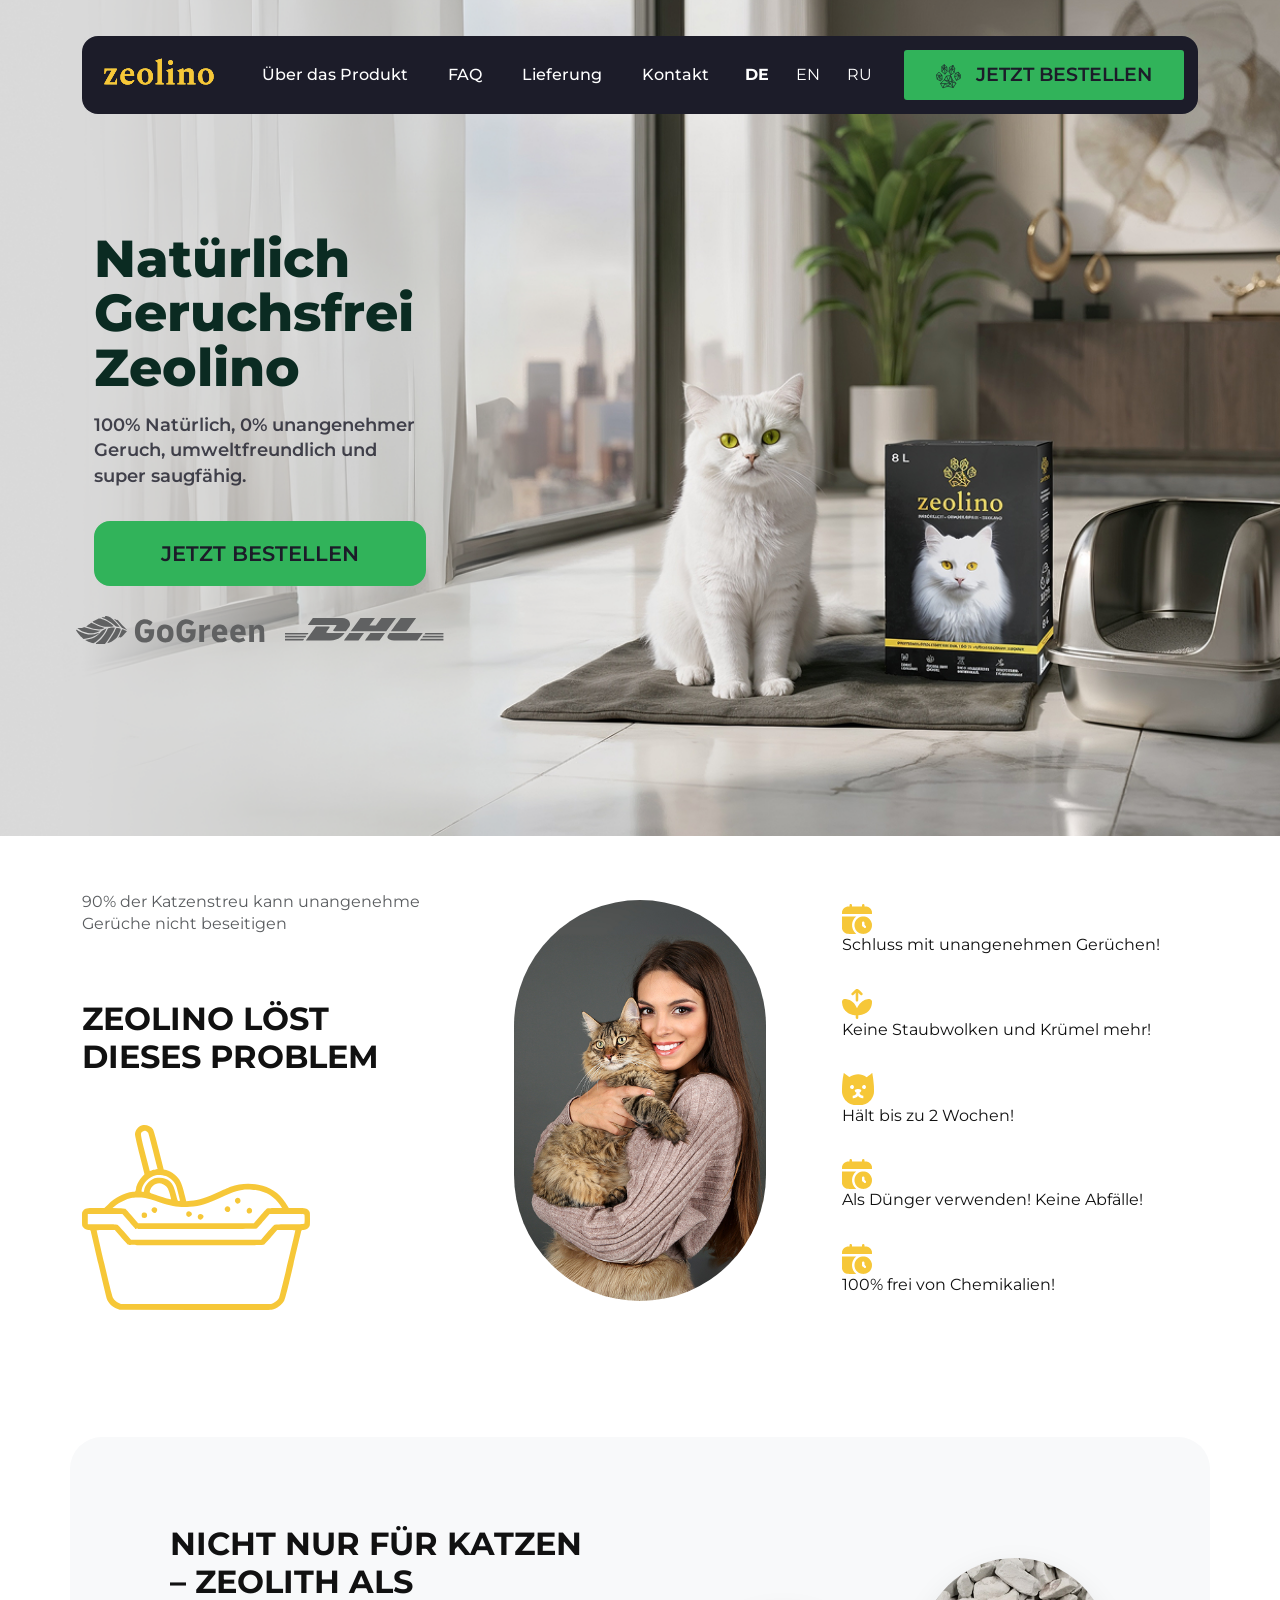
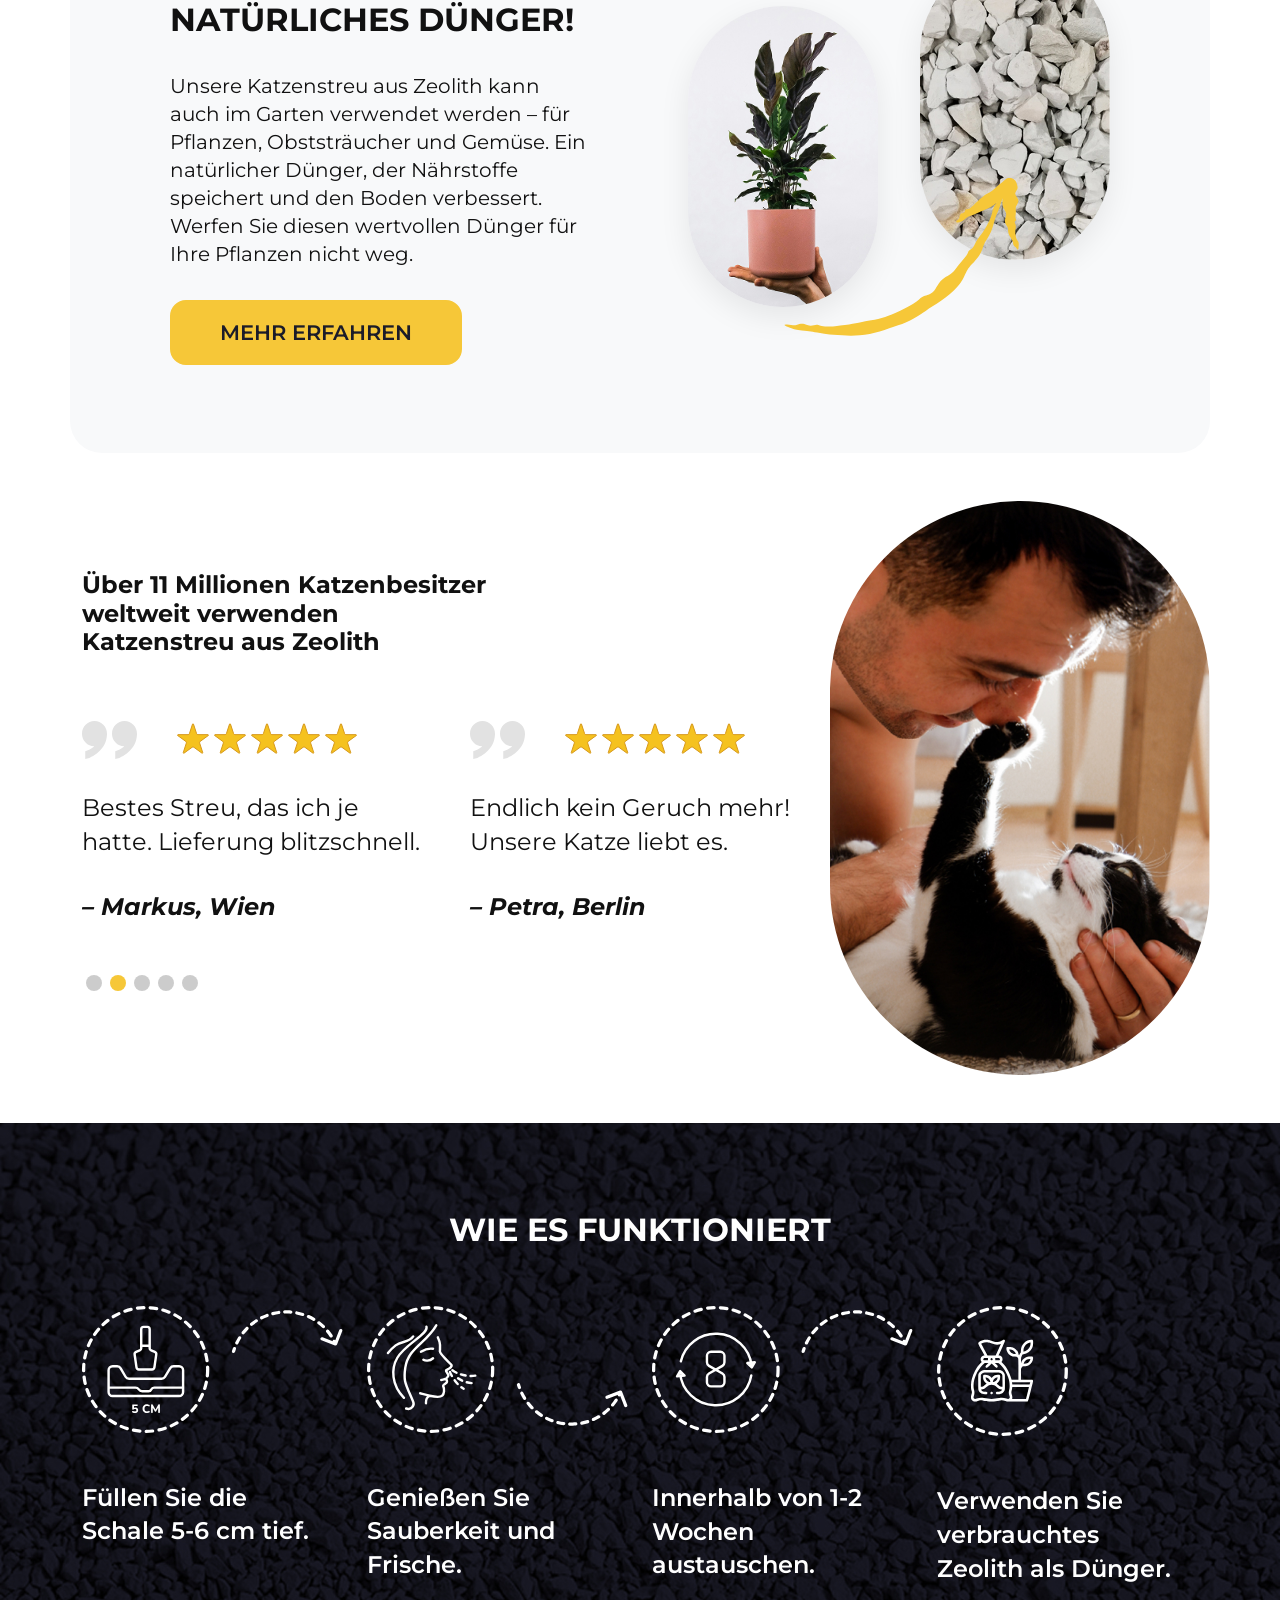
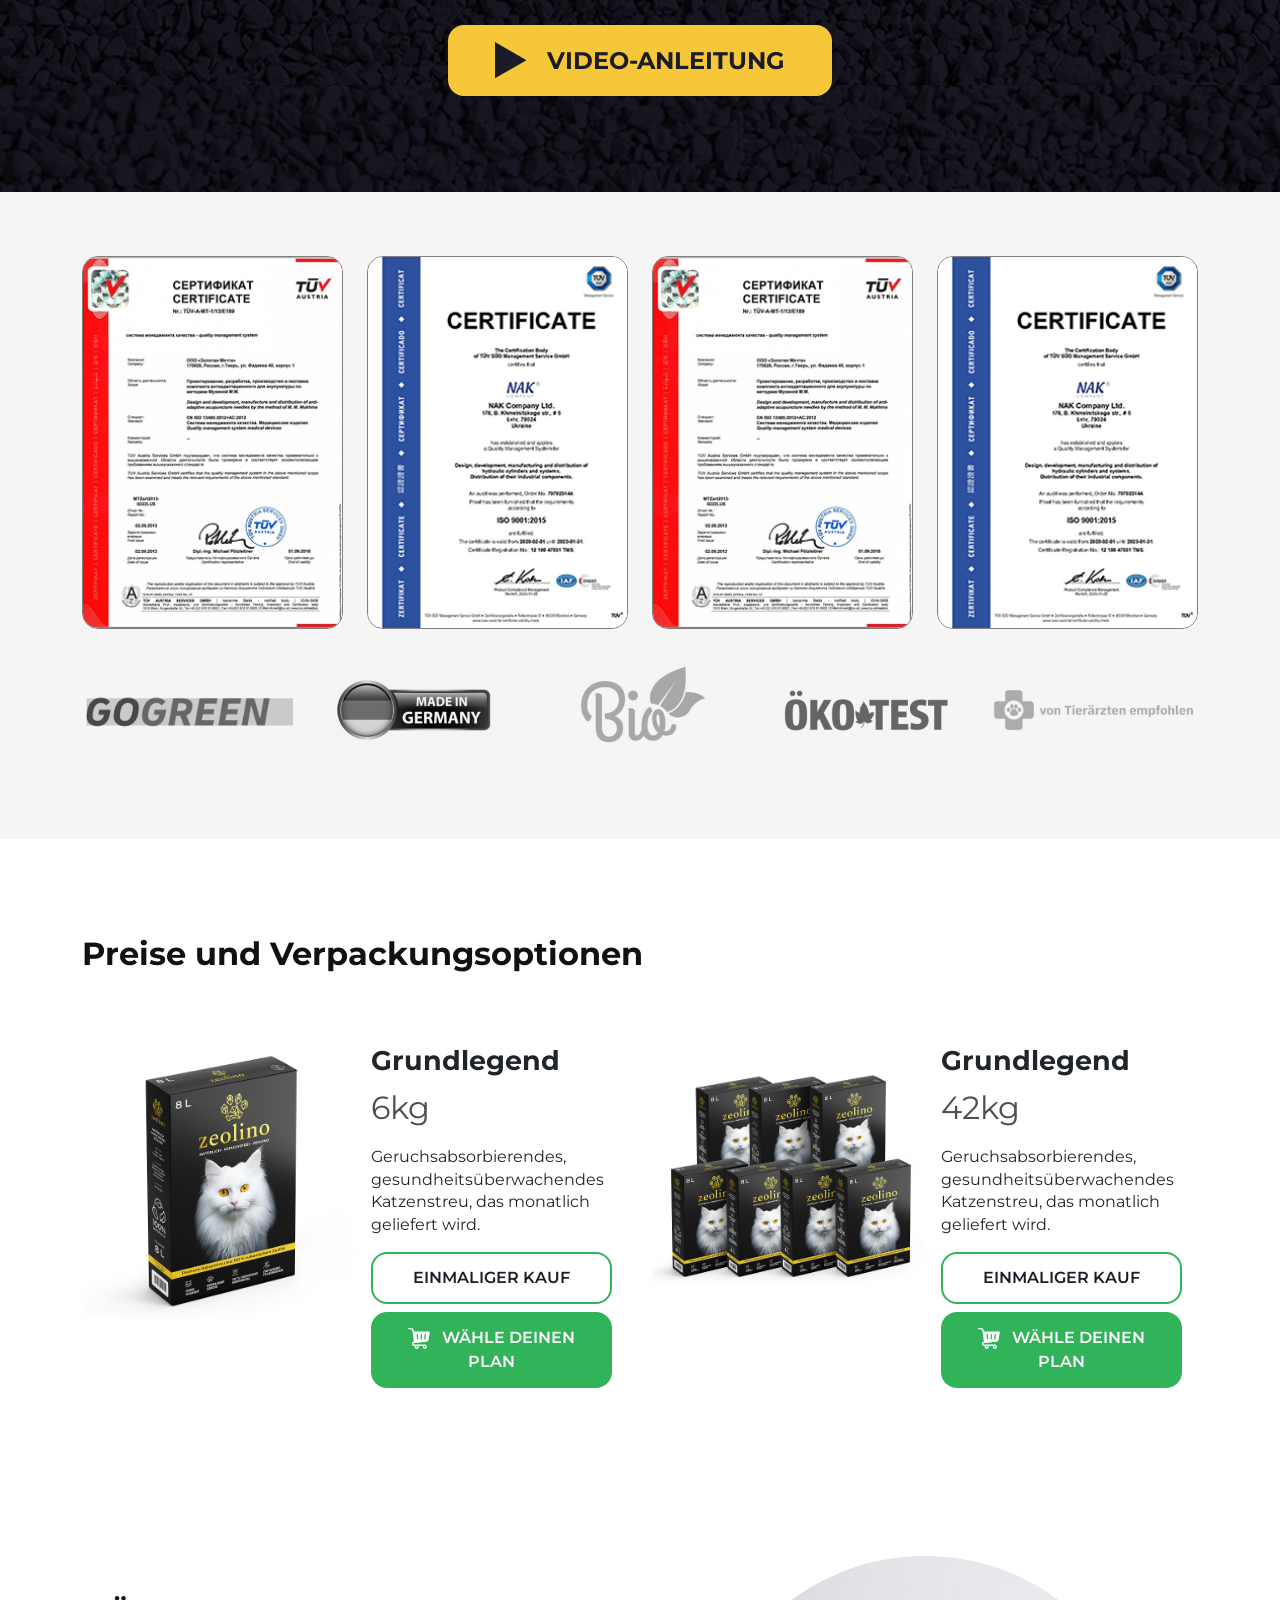
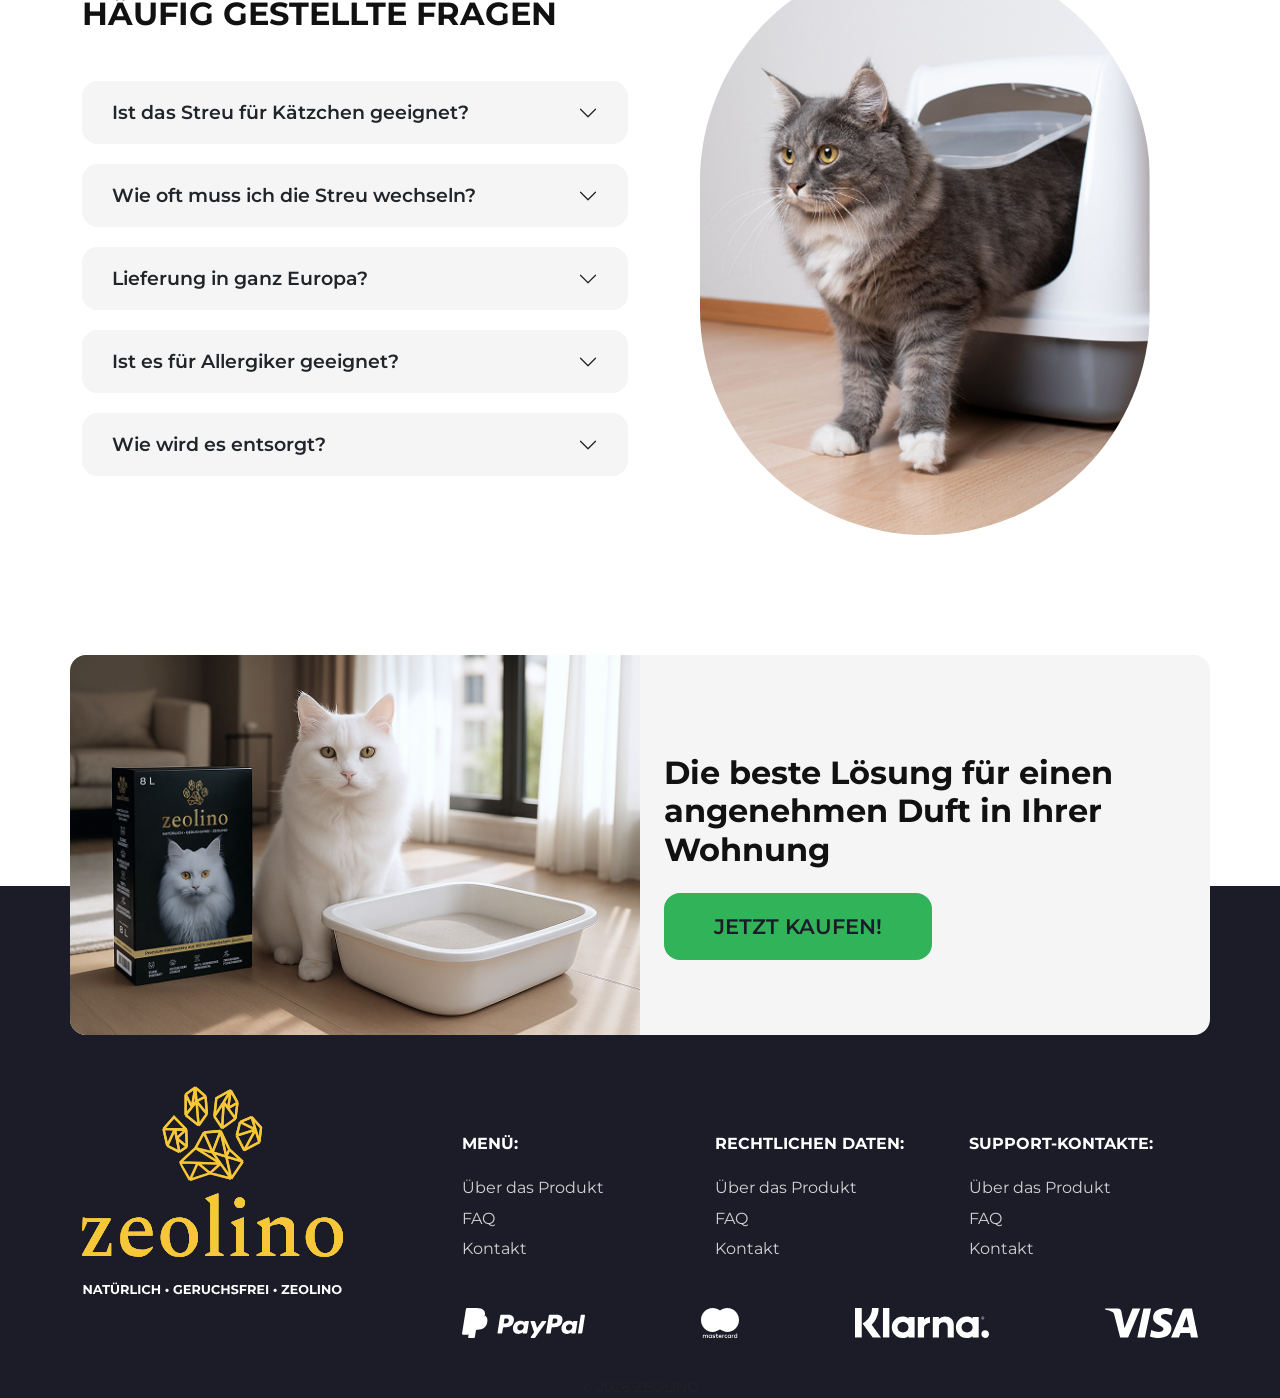
==== commit 16b85cbf: "asdfghj" ====
--- a/index.html
+++ b/index.html
@@ -99,13 +99,11 @@
                     <div class="hero-ctas mt-4 d-grid text-center">
                         <a href="#" class="btn-cta animated-element fade-up delay-1">Jetzt bestellen</a>
                     </div>
-                    <div class="adw_logos_top">
+                    <div class="adw_logos_top pb-5">
                         <img src="./assets/img/adw_logo_01.svg" class="img-fluid"
                             alt="ADW logo featuring stylized gray geometric letterforms and abstract shapes in a minimalist design against a white background, representing a partner or certification mark for the ZEOLINO brand">
                         <img src="./assets/img/adw_logo_02.svg" class="img-fluid" alt="">
                     </div>
-
-
                 </div>
             </div>
         </div>
@@ -122,15 +120,15 @@
                         Problem</h2>
                     <img src="./assets/img/about_img_box.svg"
                         alt="Product box for Zeolino cat litter, displaying pristine white packaging with minimal design elements against a clean background. Box shows environmentally friendly cat litter made from natural zeolite minerals. Design conveys eco-conscious and premium quality messaging"
-                        class="d-none d-md-block">
-                </div>
-
-                <div class="col-md-4 px-1 p-xl-5">
+                        class="d-none d-lg-block">
+                </div>
+
+                <div class="col-md-6 col-lg-4 px-1 p-xl-5">
                     <img src="./assets/img/about_bg.jpg" class="about_img  p-md-3 animated-element fade-up delay-1"
                         alt="Fluffy gray cat curiously inspecting a beige litter box filled with white zeolite litter, set against a minimalist home interior with soft natural lighting. The cat appears comfortable and interested, demonstrating natural interaction with the product">
                 </div>
 
-                <div class="col-md-4 d-flex flex-column justify-content-center text-center text-md-start">
+                <div class="col-md-6 col-lg-4 d-flex flex-column justify-content-center text-center text-md-start">
                     <div class="d-flex flex-column align-items-center align-items-md-start my-3 fs-6 fs-xl-4 ">
                         <img src="./assets/img/about_icon_01.svg" alt="">
                         Schluss mit unangenehmen Gerüchen!
@@ -162,7 +160,7 @@
         <div class="container bg-light p-3 rounded-5">
             <div class="row mb-4 p-xl-5 py-4 py-md-0">
                 <div
-                    class="col-md-6 d-flex flex-column justify-content-center align-items-start text-center text-md-start px-3 px-md-5">
+                    class="col-lg-6 d-flex flex-column justify-content-center align-items-start text-center text-md-start px-3 px-md-5">
                     <h2 class="header_fertil pt-4">Nicht nur für Katzen – Zeolith als
                         natürliches Dünger!</h2>
                     <p class="py-3 fs-5">Unsere Katzenstreu aus Zeolith kann auch im Garten verwendet werden –
@@ -174,7 +172,7 @@
                     </p>
                     <a href="#" class="btn-cta btn-gold animated-element fade-up delay-1">Mehr erfahren</a>
                 </div>
-                <div class="col-md-6 adw_img_block p-2 p-xl-5">
+                <div class="col-lg-6 adw_img_block p-2 p-xl-5">
                     <img src="./assets/img/adw_01.jpg" class="adw_img mt-5"
                         alt="Small potted plant with delicate green leaves emerging from rich soil, sitting on a minimalist white surface, suggesting growth and natural beauty">
                     <img src="./assets/img/adw_02.jpg" class="adw_img mb-5"
@@ -259,7 +257,7 @@
 
 
                 </div>
-                <div class="col-lg-4 px-5 px-md-0 pt-5 pt-md-0">
+                <div class="col-lg-4 px-5 px-lg-0 pt-5 pt-md-0">
                     <img src="./assets/img/testimonials_img.jpg"
                         class="testimonial-img animated-element zoom-in delay-5"
                         alt="A man and a black-and-white cat touch noses as the man gently cradles the cat and the cat raises a paw to his face, indoor living space with a soft rug and wooden chair legs visible in warm natural light, no visible text, warm affectionate and tender mood">
@@ -421,11 +419,11 @@
                 <div class="col-md-6">
                     <div class="card mb-3 card_product">
                         <div class="row g-0">
-                            <div class="col-md-6">
+                            <div class="col-lg-6">
                                 <img src="./assets/img/product_01.jpg" class="img-fluid rounded-start"
                                     alt="A bag of ZEOLINO cat litter displayed on a clean, bright kitchen countertop, emphasizing its eco-friendly packaging and natural ingredients. The product is designed to absorb odors effectively, promoting a fresh and healthy environment for pets and their owners.">
                             </div>
-                            <div class="col-md-6 d-flex align-items-center">
+                            <div class="col-lg-6 d-flex align-items-center">
                                 <div class="card-body">
                                     <h5 class="card_product_title">Grundlegend</h5>
                                     <p class="card_product_size">6kg</p>
@@ -452,11 +450,11 @@
                 <div class="col-md-6">
                     <div class="card mb-3 card_product">
                         <div class="row g-0">
-                            <div class="col-md-6">
+                            <div class="col-lg-6">
                                 <img src="./assets/img/product_02.jpg" class="img-fluid rounded-start"
                                     alt="A bag of ZEOLINO cat litter prominently displayed on a clean, bright kitchen countertop. The eco-friendly packaging highlights the natural ingredients of the product, which is designed to effectively absorb odors, creating a fresh and healthy environment for pets and their owners. The setting conveys a sense of cleanliness and care for the home.">
                             </div>
-                            <div class="col-md-6 d-flex align-items-center">
+                            <div class="col-lg-6 d-flex align-items-center">
                                 <div class="card-body">
                                     <h5 class="card_product_title">Grundlegend</h5>
                                     <p class="card_product_size">42kg</p>
@@ -487,7 +485,7 @@
     <section class="pb-5">
         <div class="container">
             <div class="row">
-                <div class="col-md-6 d-flex flex-column justify-content-center ">
+                <div class="col-lg-6 d-flex flex-column justify-content-center ">
                     <h2 class="text-uppercase text-center text-md-start fw-bold mb-5">Häufig gestellte Fragen</h2>
                     <div class="accordion" id="accordionFlushExample">
                         <div class="accordion-item">
@@ -575,7 +573,7 @@
 
 
                 </div>
-                <div class="col-md-6">
+                <div class="col-lg-6">
                     <img src="./assets/img/cat_in_toilet.jpg" class="faq_img p-4 p-5"
                         alt="Gray long-haired tabby cat stepping out of a covered white litter box, front paws on a light wood floor, head turned to the left and looking alert; indoor room with a neutral wall and minimal furnishings; no visible text; calm, curious mood.">
                 </div>
